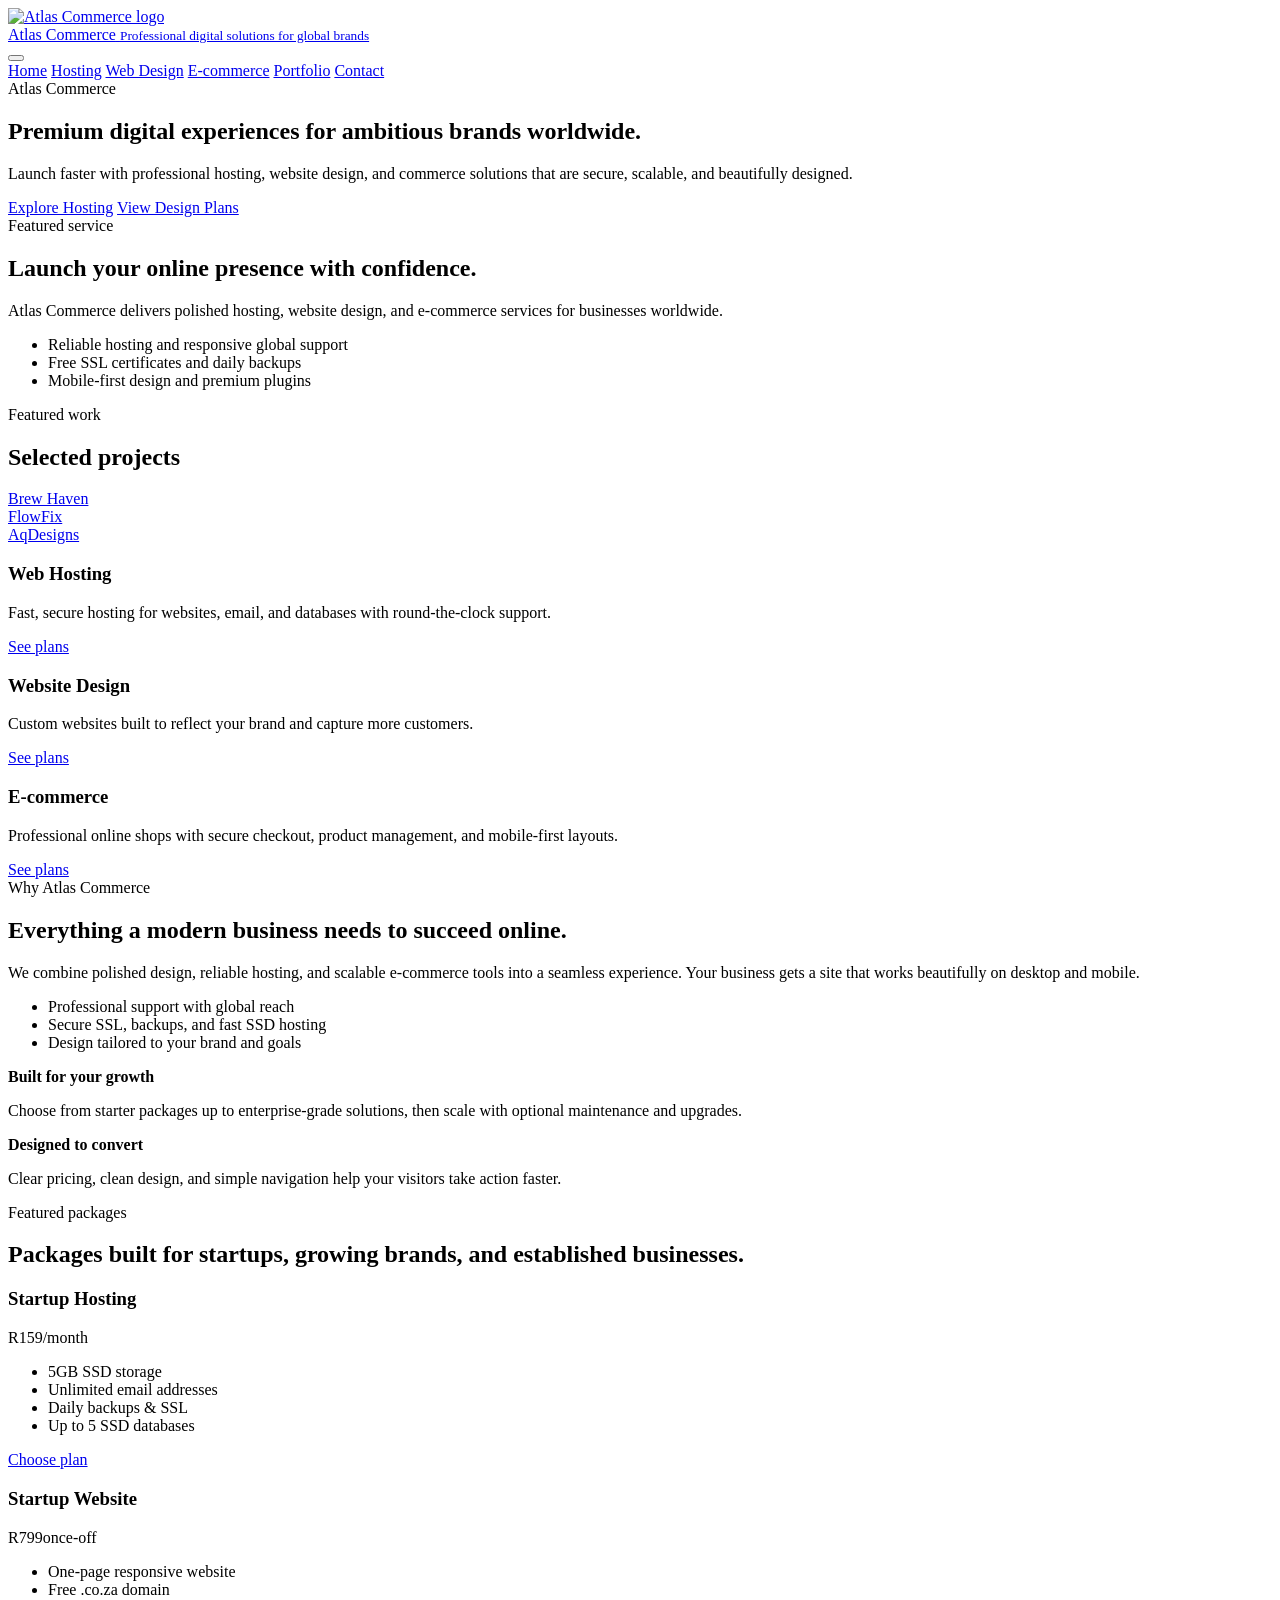
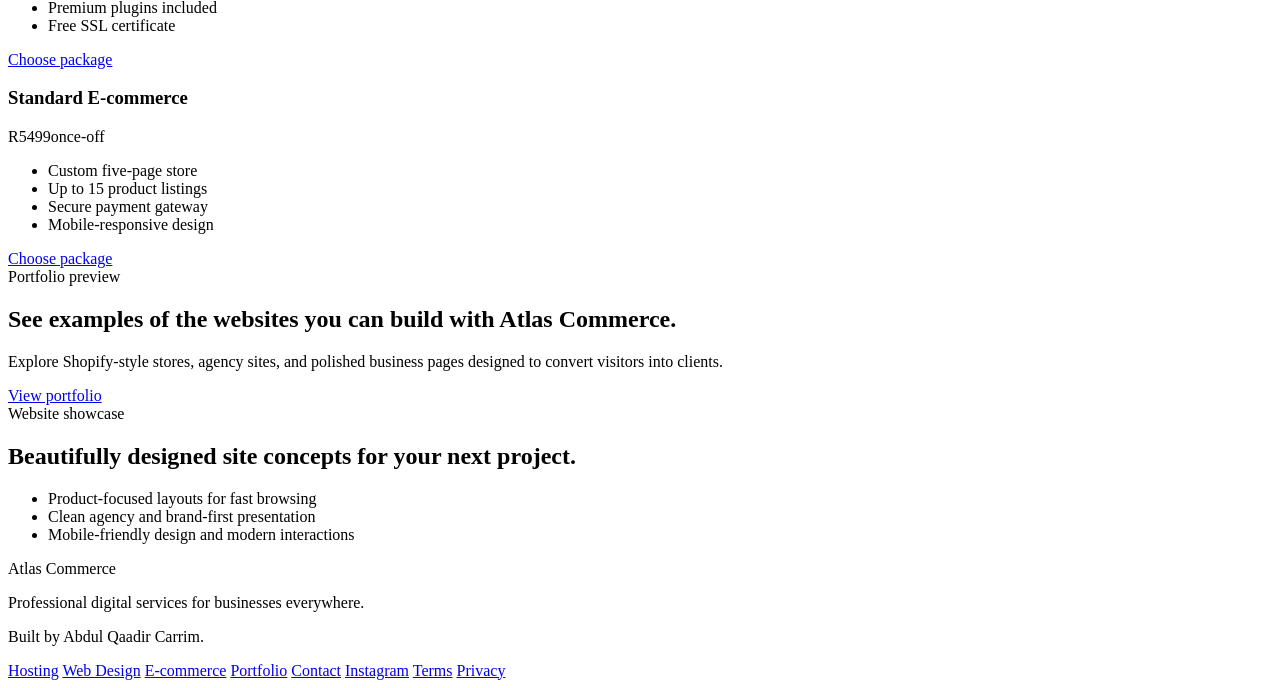
==== index.html @ 95702ae0 "Add files via upload" ====
<!DOCTYPE html>
<html lang="en">
<head>
  <meta charset="UTF-8" />
  <meta name="viewport" content="width=device-width, initial-scale=1.0" />
  <title>Atlas Commerce | Professional Hosting, Design & E-commerce</title>
  <link rel="stylesheet" href="assets/css/styles.css" />
  <meta name="description" content="Atlas Commerce — hosting, design and e-commerce solutions that launch premium online stores and sites quickly." />
  <meta property="og:title" content="Atlas Commerce — Hosting, Design & E-commerce" />
  <meta property="og:description" content="Professional hosting, website design, and e-commerce solutions that are secure, scalable, and beautifully designed." />
  <meta property="og:type" content="website" />
  <meta property="og:url" content="https://your-site.example/index.html" />
</head>
<body>
  <div class="background-layer"></div>
  <header class="site-header">
    <div class="container header-inner">
      <a class="brand" href="index.html">
        <img src="assets/images/logo.svg" alt="Atlas Commerce logo" class="brand-logo" />
        <div class="brand-text">
          <span>Atlas Commerce</span>
          <small>Professional digital solutions for global brands</small>
        </div>
      </a>
      <button class="nav-toggle" aria-label="Toggle navigation" aria-controls="site-navigation" aria-expanded="false">
        <span></span><span></span><span></span>
      </button>
      <nav id="site-navigation" class="site-nav">
        <a href="index.html">Home</a>
        <a href="hosting.html">Hosting</a>
        <a href="design.html">Web Design</a>
        <a href="ecommerce.html">E-commerce</a>
        <a href="portfolio.html">Portfolio</a>
        <a href="contact.html" class="nav-cta">Contact</a>
      </nav>
    </div>
  </header>

  <main>
    <section class="hero section-large">
      <div class="container hero-grid">
        <div>
          <span class="eyebrow">Atlas Commerce</span>
          <h1>Premium digital experiences for ambitious brands worldwide.</h1>
          <p>Launch faster with professional hosting, website design, and commerce solutions that are secure, scalable, and beautifully designed.</p>
          <div class="hero-actions">
            <a class="btn btn-primary" href="hosting.html">Explore Hosting</a>
            <a class="btn btn-secondary" href="design.html">View Design Plans</a>
          </div>
        </div>
        <div class="hero-panel">
          <div class="panel-tag">Featured service</div>
          <h2>Launch your online presence with confidence.</h2>
          <p>Atlas Commerce delivers polished hosting, website design, and e-commerce services for businesses worldwide.</p>
          <ul class="feature-list">
            <li>Reliable hosting and responsive global support</li>
            <li>Free SSL certificates and daily backups</li>
            <li>Mobile-first design and premium plugins</li>
          </ul>
        </div>
      </div>
    </section>

    <section class="section-large container">
      <div class="section-heading">
        <span class="eyebrow">Featured work</span>
        <h2>Selected projects</h2>
      </div>
      <div class="mini-portfolio-grid">
        <a class="mini-portfolio-item" href="portfolio.html">
          <div class="thumb brew-thumb"></div>
          <div class="caption">Brew Haven</div>
        </a>
        <a class="mini-portfolio-item" href="portfolio.html">
          <div class="thumb flowfix-thumb"></div>
          <div class="caption">FlowFix</div>
        </a>
        <a class="mini-portfolio-item" href="portfolio.html">
          <div class="thumb aq-thumb"></div>
          <div class="caption">AqDesigns</div>
        </a>
      </div>
    </section>

    <section class="section-card-grid container">
      <article class="service-card">
        <h3>Web Hosting</h3>
        <p>Fast, secure hosting for websites, email, and databases with round-the-clock support.</p>
        <a href="hosting.html" class="card-link">See plans</a>
      </article>
      <article class="service-card">
        <h3>Website Design</h3>
        <p>Custom websites built to reflect your brand and capture more customers.</p>
        <a href="design.html" class="card-link">See plans</a>
      </article>
      <article class="service-card">
        <h3>E-commerce</h3>
        <p>Professional online shops with secure checkout, product management, and mobile-first layouts.</p>
        <a href="ecommerce.html" class="card-link">See plans</a>
      </article>
    </section>

    <section class="section-large section-alt">
      <div class="container split-grid">
        <div>
          <span class="eyebrow">Why Atlas Commerce</span>
          <h2>Everything a modern business needs to succeed online.</h2>
          <p>We combine polished design, reliable hosting, and scalable e-commerce tools into a seamless experience. Your business gets a site that works beautifully on desktop and mobile.</p>
          <ul class="feature-list">
            <li>Professional support with global reach</li>
            <li>Secure SSL, backups, and fast SSD hosting</li>
            <li>Design tailored to your brand and goals</li>
          </ul>
        </div>
        <div class="info-panel">
          <div>
            <strong>Built for your growth</strong>
            <p>Choose from starter packages up to enterprise-grade solutions, then scale with optional maintenance and upgrades.</p>
          </div>
          <div>
            <strong>Designed to convert</strong>
            <p>Clear pricing, clean design, and simple navigation help your visitors take action faster.</p>
          </div>
        </div>
      </div>
    </section>

    <section class="section-large container">
      <div class="section-heading">
        <span class="eyebrow">Featured packages</span>
        <h2>Packages built for startups, growing brands, and established businesses.</h2>
      </div>
      <div class="pricing-grid">
        <article class="pricing-card">
          <h3>Startup Hosting</h3>
          <p class="price">R159<span>/month</span></p>
          <ul>
            <li>5GB SSD storage</li>
            <li>Unlimited email addresses</li>
            <li>Daily backups & SSL</li>
            <li>Up to 5 SSD databases</li>
          </ul>
          <a class="btn btn-secondary" href="hosting.html">Choose plan</a>
        </article>
        <article class="pricing-card recommended">
          <h3>Startup Website</h3>
          <p class="price">R799<span>once-off</span></p>
          <ul>
            <li>One-page responsive website</li>
            <li>Free .co.za domain</li>
            <li>Premium plugins included</li>
            <li>Free SSL certificate</li>
          </ul>
          <a class="btn btn-primary" href="design.html">Choose package</a>
        </article>
        <article class="pricing-card">
          <h3>Standard E-commerce</h3>
          <p class="price">R5499<span>once-off</span></p>
          <ul>
            <li>Custom five-page store</li>
            <li>Up to 15 product listings</li>
            <li>Secure payment gateway</li>
            <li>Mobile-responsive design</li>
          </ul>
          <a class="btn btn-secondary" href="ecommerce.html">Choose package</a>
        </article>
      </div>
    </section>

    <section class="section-large">
      <div class="container split-grid">
        <div>
          <span class="eyebrow">Portfolio preview</span>
          <h2>See examples of the websites you can build with Atlas Commerce.</h2>
          <p>Explore Shopify-style stores, agency sites, and polished business pages designed to convert visitors into clients.</p>
          <a class="btn btn-secondary" href="portfolio.html">View portfolio</a>
        </div>
        <div class="hero-panel">
          <div class="panel-tag">Website showcase</div>
          <h2>Beautifully designed site concepts for your next project.</h2>
          <ul class="feature-list">
            <li>Product-focused layouts for fast browsing</li>
            <li>Clean agency and brand-first presentation</li>
            <li>Mobile-friendly design and modern interactions</li>
          </ul>
        </div>
      </div>
    </section>
  </main>

  <footer class="site-footer">
    <div class="container footer-grid">
      <div>
        <span class="brand">Atlas Commerce</span>
        <p>Professional digital services for businesses everywhere.</p>
        <p class="footer-credit">Built by Abdul Qaadir Carrim.</p>
      </div>
      <div class="footer-links">
        <a href="hosting.html">Hosting</a>
        <a href="design.html">Web Design</a>
        <a href="ecommerce.html">E-commerce</a>
        <a href="portfolio.html">Portfolio</a>
        <a href="contact.html">Contact</a>
        <a href="https://instagram.com/atlas.commerce.ac" target="_blank" rel="noopener">Instagram</a>
        <a href="terms.html">Terms</a>
        <a href="privacy.html">Privacy</a>
      </div>
    </div>
  </footer>

  <script src="assets/js/main.js"></script>
</body>
</html>
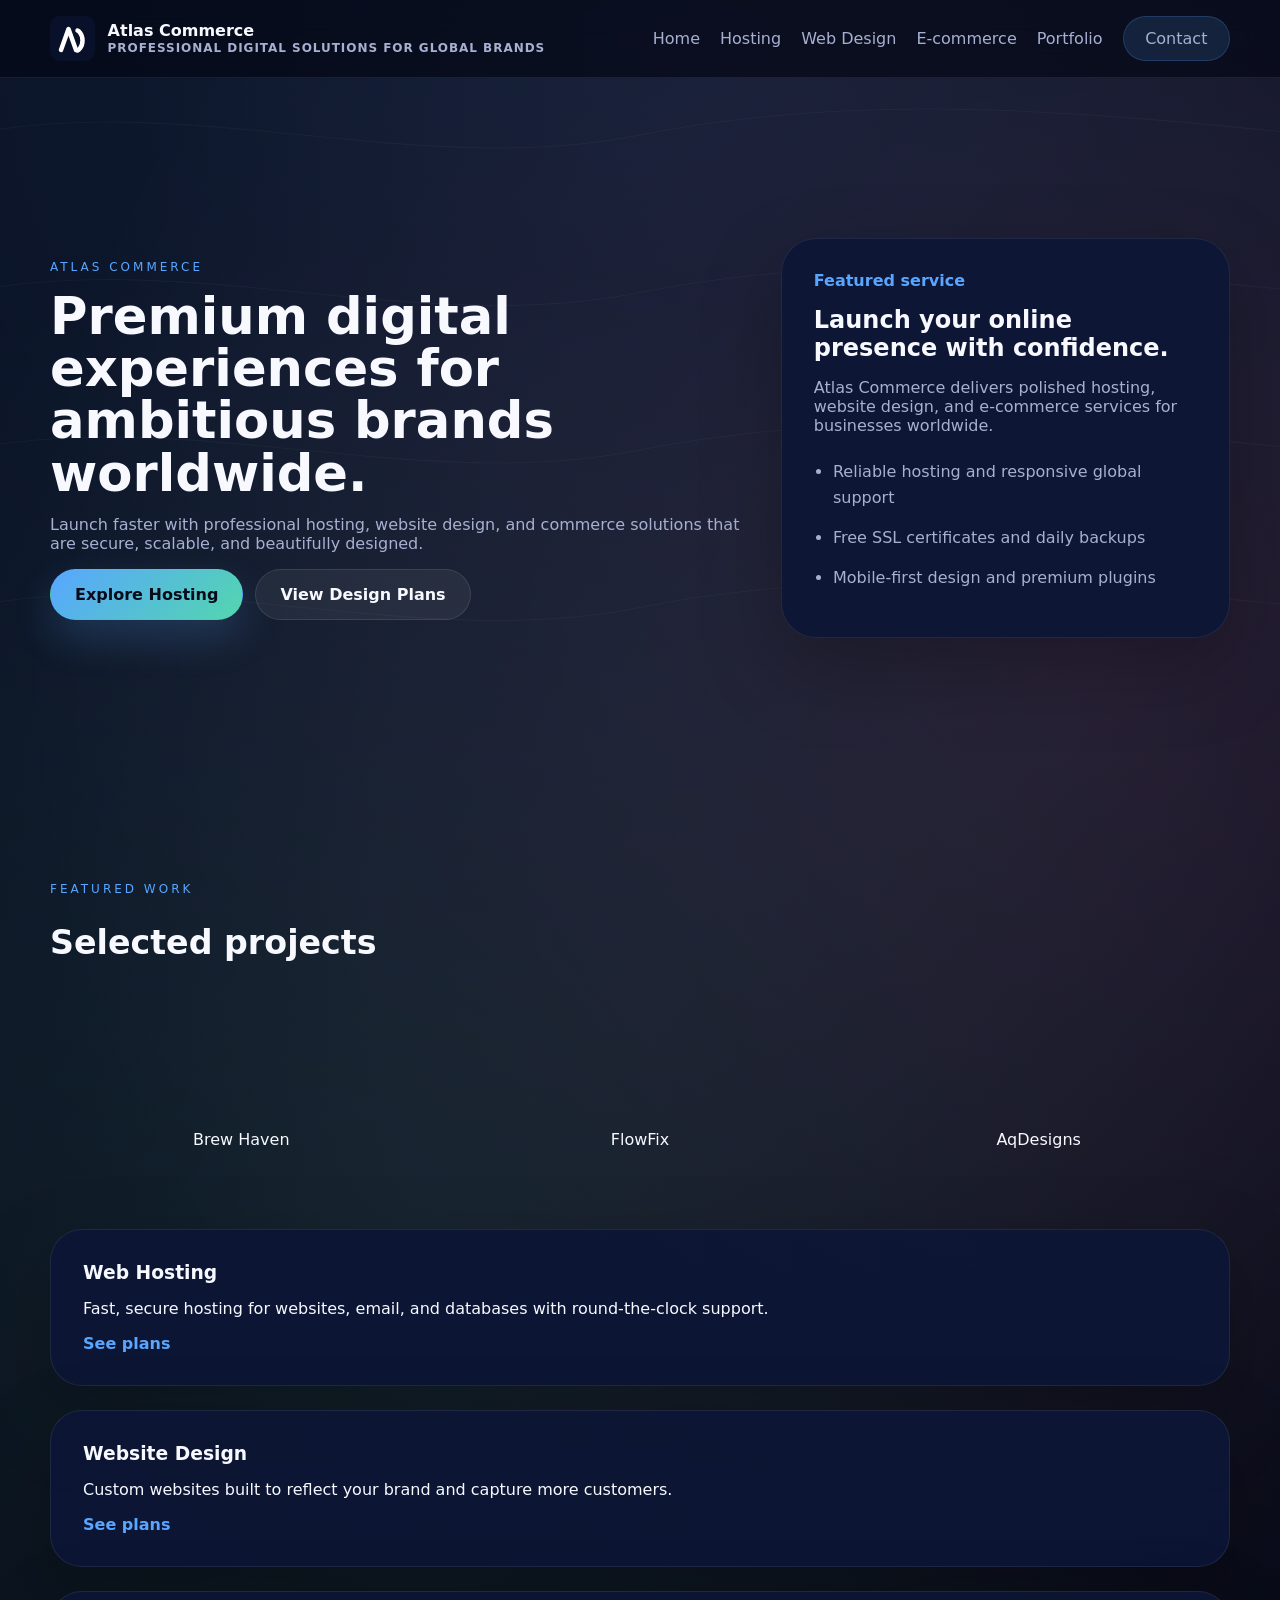
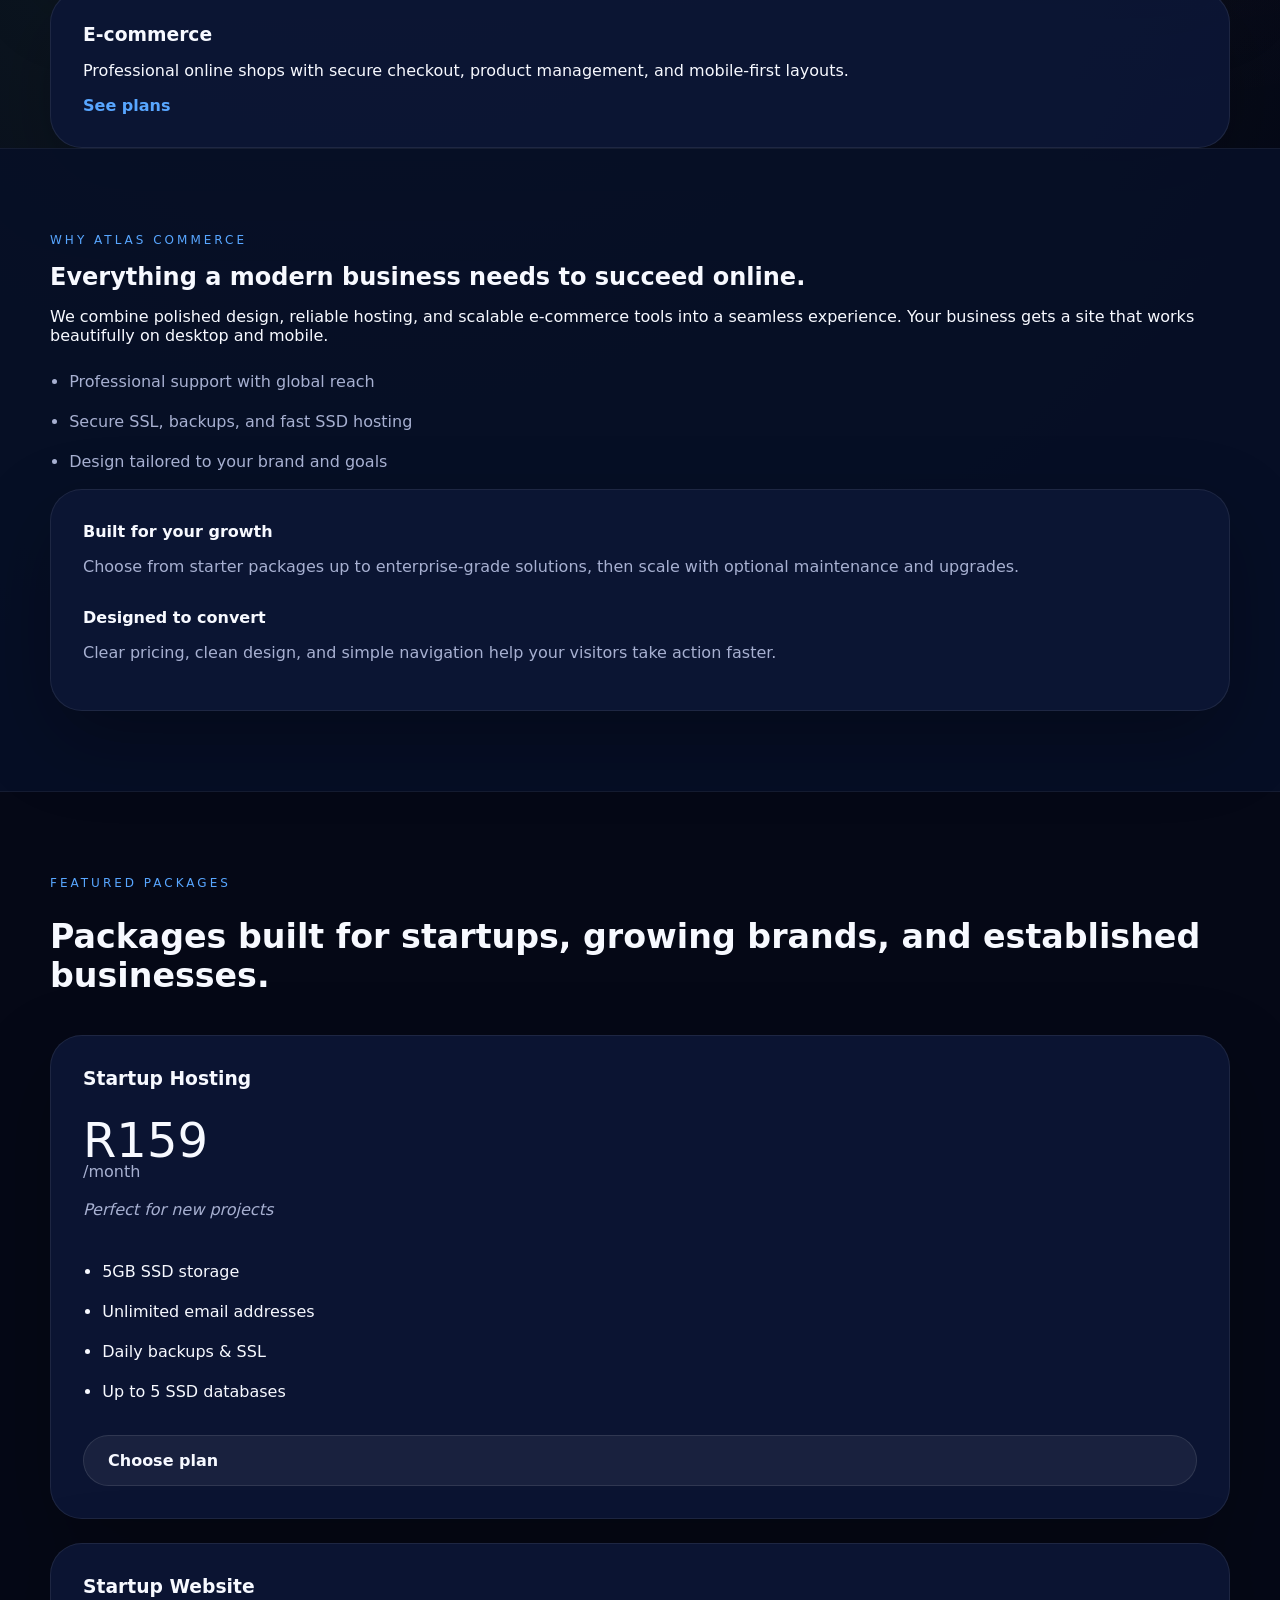
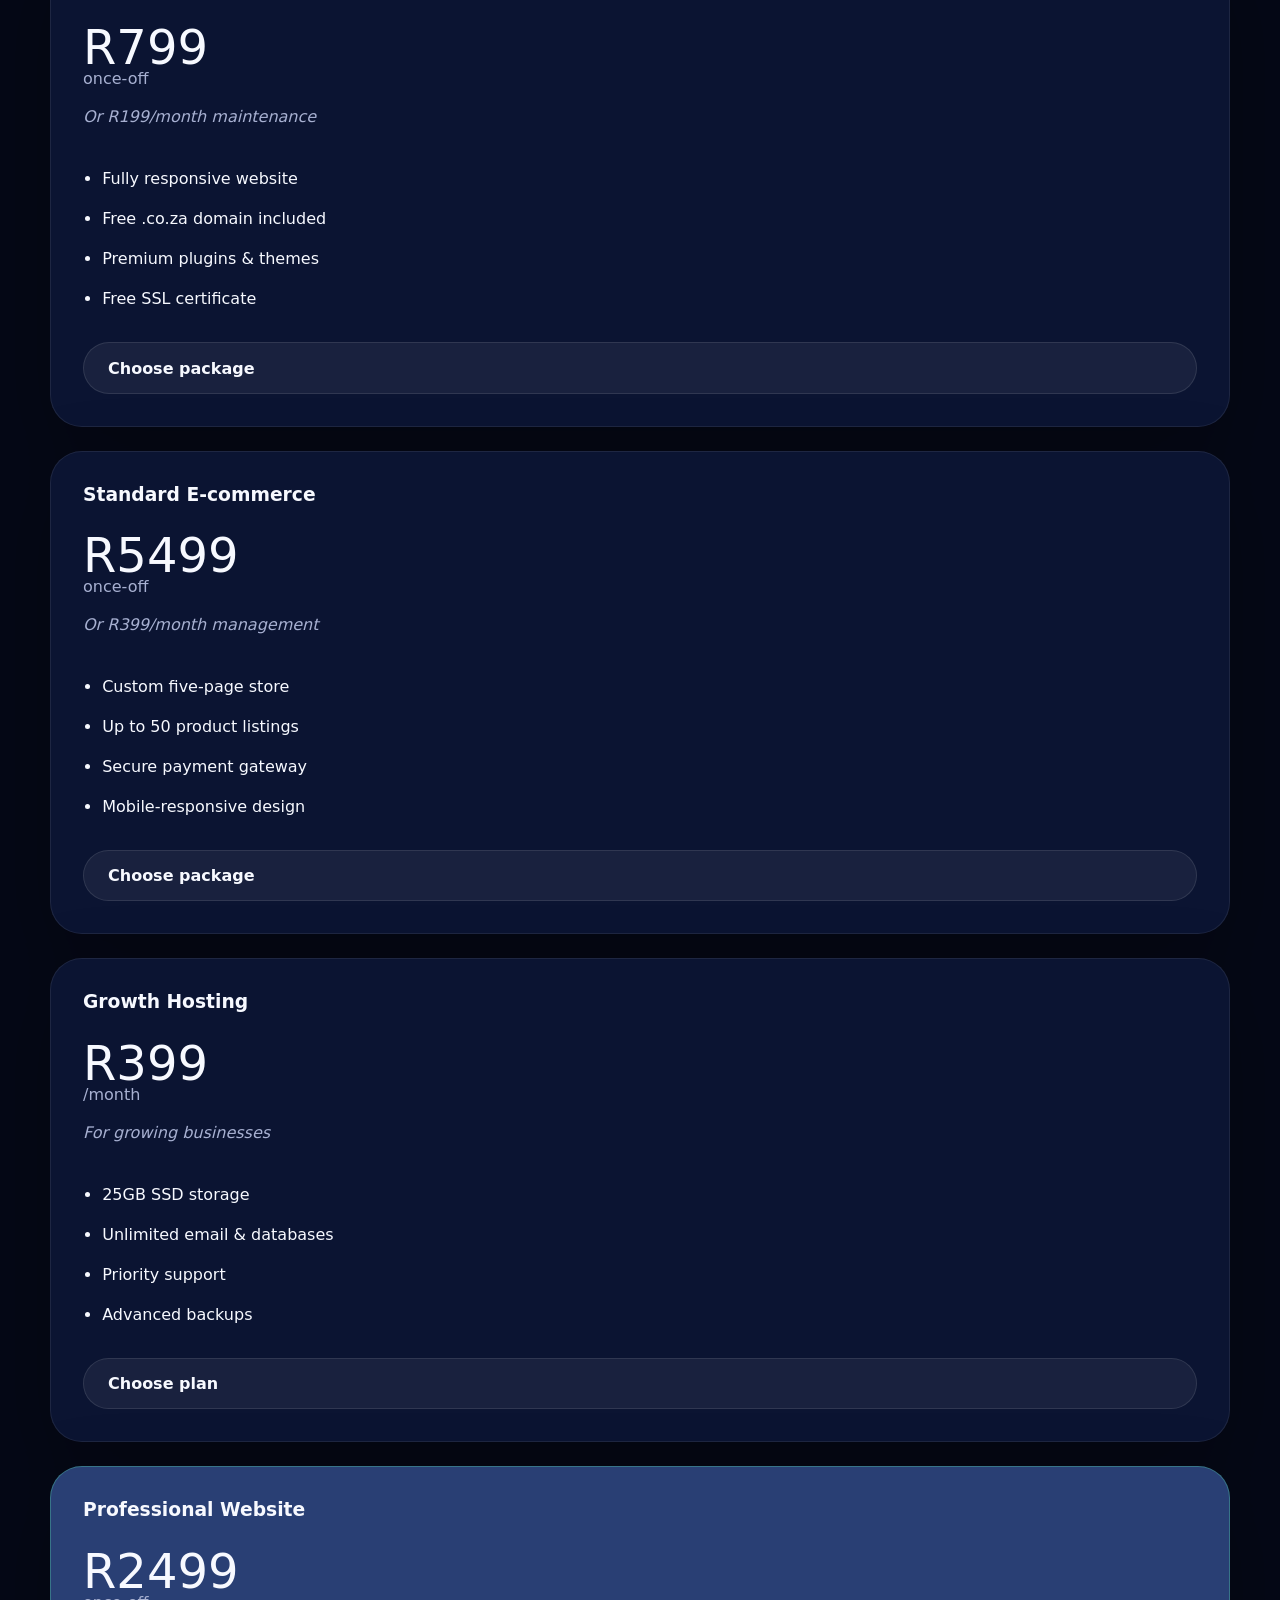
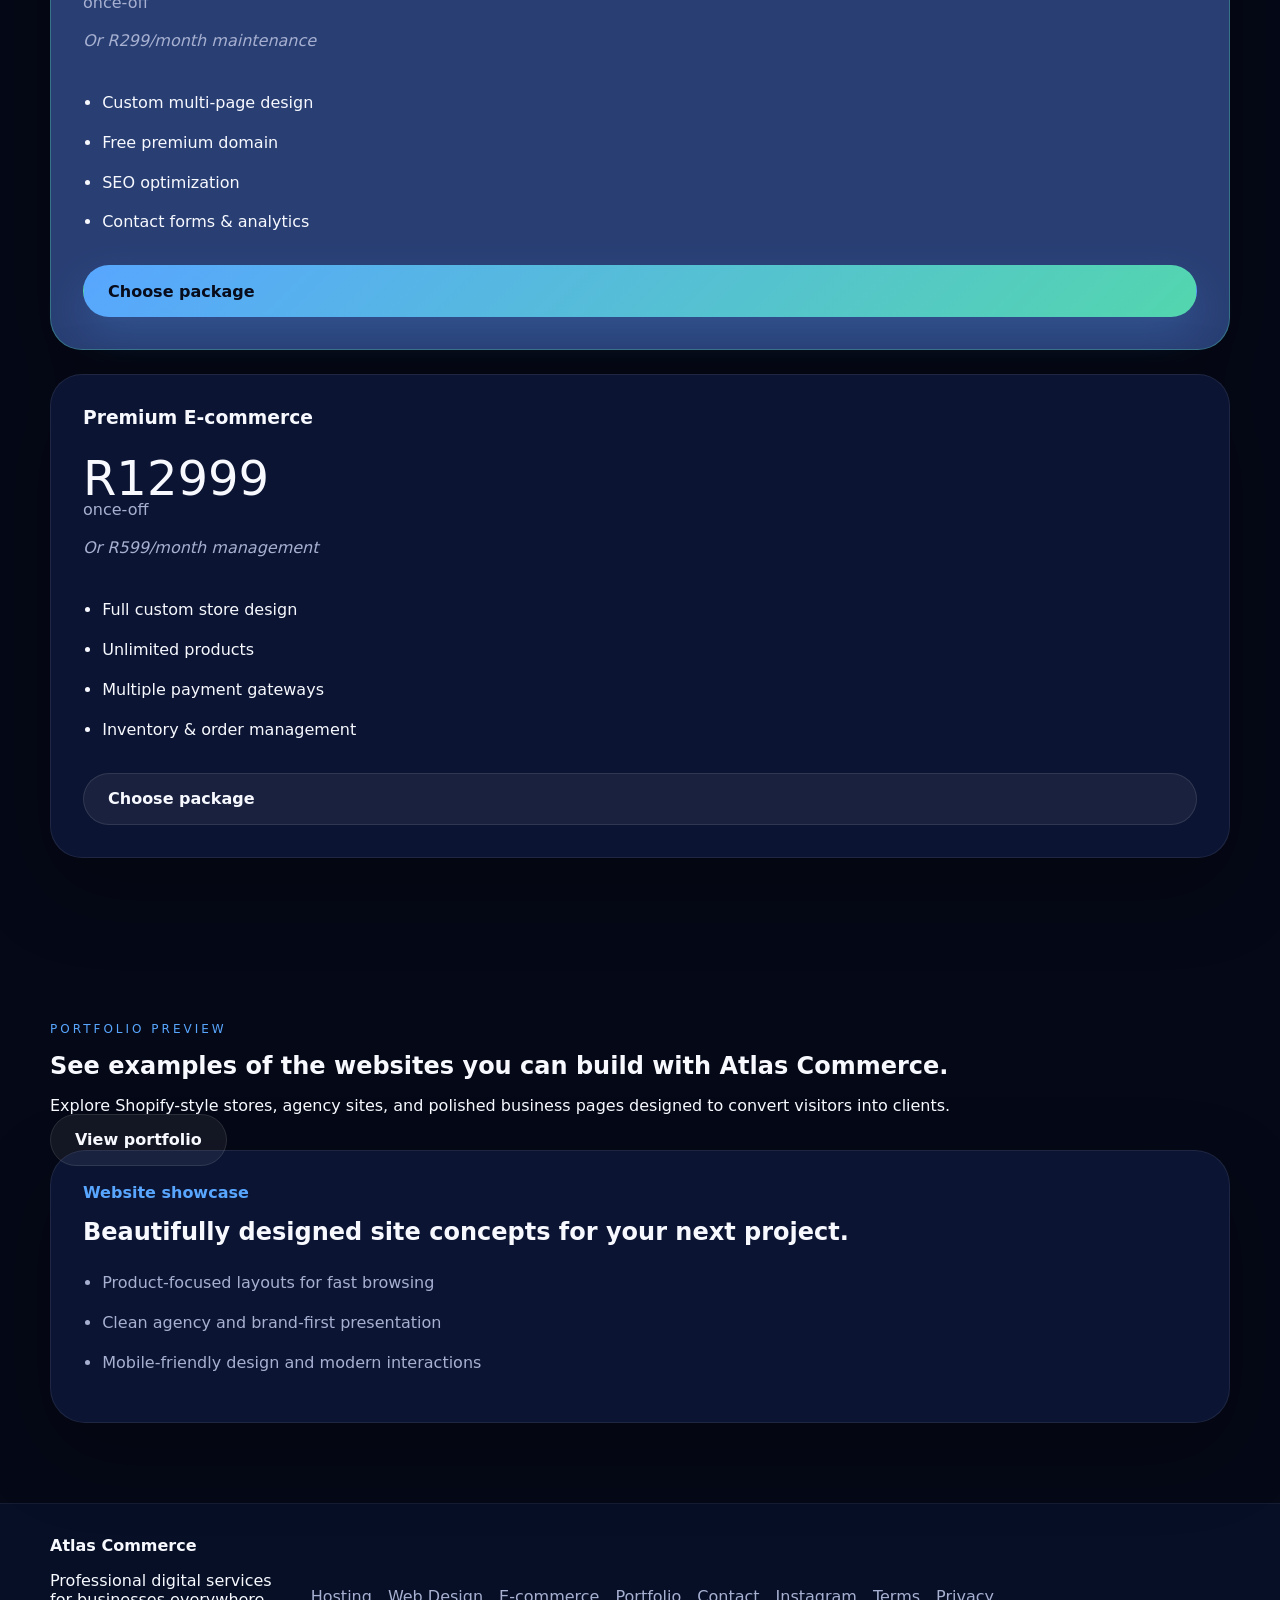
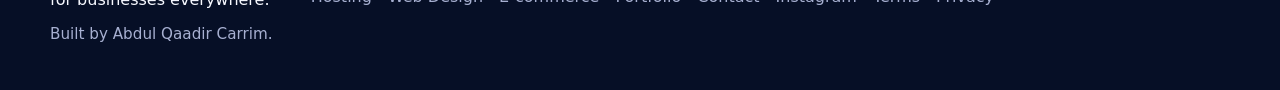
==== commit 164b9480: "Add files via upload" ====
--- a/index.html
+++ b/index.html
@@ -3,13 +3,75 @@
 <head>
   <meta charset="UTF-8" />
   <meta name="viewport" content="width=device-width, initial-scale=1.0" />
-  <title>Atlas Commerce | Professional Hosting, Design & E-commerce</title>
+  <title>Atlas Commerce | Professional Web Hosting, Design & E-commerce Services</title>
   <link rel="stylesheet" href="assets/css/styles.css" />
-  <meta name="description" content="Atlas Commerce — hosting, design and e-commerce solutions that launch premium online stores and sites quickly." />
-  <meta property="og:title" content="Atlas Commerce — Hosting, Design & E-commerce" />
-  <meta property="og:description" content="Professional hosting, website design, and e-commerce solutions that are secure, scalable, and beautifully designed." />
+  <link rel="icon" href="favicon.svg" type="image/svg+xml" />
+  <link rel="apple-touch-icon" href="favicon.svg" />
+  
+  <!-- Core SEO Meta Tags -->
+  <meta name="description" content="Premium web hosting, professional website design, and e-commerce solutions for ambitious brands. Launch faster with secure, scalable services built for growth." />
+  <meta name="keywords" content="web hosting, website design, e-commerce solutions, online store, professional web services, cloud hosting" />
+  <meta name="author" content="Atlas Commerce" />
+  <meta name="language" content="English" />
+  <meta name="revisit-after" content="7 days" />
+  <meta name="robots" content="index, follow" />
+  
+  <!-- Open Graph Tags (Social Media) -->
+  <meta property="og:title" content="Atlas Commerce - Premium Web Hosting, Design & E-commerce" />
+  <meta property="og:description" content="Launch your online presence with professional hosting, website design, and e-commerce solutions designed for ambitious brands worldwide." />
   <meta property="og:type" content="website" />
-  <meta property="og:url" content="https://your-site.example/index.html" />
+  <meta property="og:url" content="https://atlascommerce.co.za/" />
+  <meta property="og:site_name" content="Atlas Commerce" />
+  
+  <!-- Twitter Card Tags -->
+  <meta name="twitter:card" content="summary_large_image" />
+  <meta name="twitter:title" content="Atlas Commerce - Professional Digital Solutions" />
+  <meta name="twitter:description" content="Hosting, website design, and e-commerce solutions for ambitious brands." />
+  
+  <!-- Additional SEO -->
+  <meta name="theme-color" content="#050816" />
+  <meta name="color-scheme" content="dark" />
+  <link rel="canonical" href="https://atlascommerce.co.za/" />
+  
+  <!-- Schema.org Structured Data -->
+  <script type="application/ld+json">
+  {
+    "@context": "https://schema.org",
+    "@type": "Organization",
+    "name": "Atlas Commerce",
+    "url": "https://atlascommerce.co.za",
+    "logo": "https://atlascommerce.co.za/assets/images/logo.svg",
+    "description": "Premium web hosting, website design, and e-commerce solutions for ambitious brands",
+    "sameAs": [
+      "https://instagram.com/atlas.commerce.ac"
+    ],
+    "contactPoint": {
+      "@type": "ContactPoint",
+      "contactType": "Customer Support",
+      "email": "contact@atlascommerce.co.za"
+    },
+    "address": {
+      "@type": "PostalAddress",
+      "addressCountry": "ZA"
+    }
+  }
+  </script>
+  
+  <!-- Local Business Schema for Services -->
+  <script type="application/ld+json">
+  {
+    "@context": "https://schema.org",
+    "@type": "LocalBusiness",
+    "name": "Atlas Commerce",
+    "description": "Web hosting, website design, and e-commerce solutions provider",
+    "image": "https://atlascommerce.co.za/assets/images/logo.svg",
+    "url": "https://atlascommerce.co.za",
+    "telephone": "+27XXXXXXXXXX",
+    "priceRange": "R$$-R$$$",
+    "areaServed": "ZA",
+    "availableLanguage": "en"
+  }
+  </script>
 </head>
 <body>
   <div class="background-layer"></div>
@@ -134,6 +196,7 @@
         <article class="pricing-card">
           <h3>Startup Hosting</h3>
           <p class="price">R159<span>/month</span></p>
+          <p class="pricing-subtitle">Perfect for new projects</p>
           <ul>
             <li>5GB SSD storage</li>
             <li>Unlimited email addresses</li>
@@ -142,25 +205,63 @@
           </ul>
           <a class="btn btn-secondary" href="hosting.html">Choose plan</a>
         </article>
-        <article class="pricing-card recommended">
+        <article class="pricing-card">
           <h3>Startup Website</h3>
           <p class="price">R799<span>once-off</span></p>
-          <ul>
-            <li>One-page responsive website</li>
-            <li>Free .co.za domain</li>
-            <li>Premium plugins included</li>
+          <p class="pricing-subtitle">Or R199/month maintenance</p>
+          <ul>
+            <li>Fully responsive website</li>
+            <li>Free .co.za domain included</li>
+            <li>Premium plugins & themes</li>
             <li>Free SSL certificate</li>
           </ul>
-          <a class="btn btn-primary" href="design.html">Choose package</a>
+          <a class="btn btn-secondary" href="design.html">Choose package</a>
         </article>
         <article class="pricing-card">
           <h3>Standard E-commerce</h3>
           <p class="price">R5499<span>once-off</span></p>
+          <p class="pricing-subtitle">Or R399/month management</p>
           <ul>
             <li>Custom five-page store</li>
-            <li>Up to 15 product listings</li>
+            <li>Up to 50 product listings</li>
             <li>Secure payment gateway</li>
             <li>Mobile-responsive design</li>
+          </ul>
+          <a class="btn btn-secondary" href="ecommerce.html">Choose package</a>
+        </article>
+        <article class="pricing-card">
+          <h3>Growth Hosting</h3>
+          <p class="price">R399<span>/month</span></p>
+          <p class="pricing-subtitle">For growing businesses</p>
+          <ul>
+            <li>25GB SSD storage</li>
+            <li>Unlimited email & databases</li>
+            <li>Priority support</li>
+            <li>Advanced backups</li>
+          </ul>
+          <a class="btn btn-secondary" href="hosting.html">Choose plan</a>
+        </article>
+        <article class="pricing-card recommended">
+          <h3>Professional Website</h3>
+          <p class="price">R2499<span>once-off</span></p>
+          <p class="pricing-subtitle">Or R299/month maintenance</p>
+          <ul>
+            <li>Custom multi-page design</li>
+            <li>Free premium domain</li>
+            <li>SEO optimization</li>
+            <li>Contact forms & analytics</li>
+          </ul>
+          <a class="btn btn-primary" href="design.html">Choose package</a>
+        </article>
+        <article class="pricing-card">
+          <h3>Premium E-commerce</h3>
+          <p class="price">R12999<span>once-off</span></p>
+          <p class="pricing-subtitle">Or R599/month management</p>
+          <ul>
+            <li>Full custom store design</li>
+            <li>Unlimited products</li>
+            <li>Multiple payment gateways</li>
+            <li>Inventory & order management</li>
           </ul>
           <a class="btn btn-secondary" href="ecommerce.html">Choose package</a>
         </article>
--- a/assets/css/styles.css
+++ b/assets/css/styles.css
@@ -0,0 +1,975 @@
+:root {
+  color-scheme: dark;
+  --bg: #050816;
+  --surface: rgba(12, 22, 54, 0.92);
+  --surface-strong: rgba(8, 16, 44, 0.96);
+  --text: #f7f9ff;
+  --muted: #a7b0d1;
+  --accent: #58a6ff;
+  --accent-strong: #4f8bff;
+  --primary: #58a6ff;
+  --green: #7dd3a5;
+  --border: rgba(255, 255, 255, 0.08);
+  --shadow: 0 30px 80px rgba(0, 0, 0, 0.25);
+}
+
+* {
+  box-sizing: border-box;
+}
+
+html {
+  scroll-behavior: smooth;
+}
+
+body {
+  margin: 0;
+  font-family: Inter, system-ui, -apple-system, BlinkMacSystemFont, "Segoe UI", sans-serif;
+  background: radial-gradient(circle at top, rgba(89, 168, 255, 0.14), transparent 25%),
+    radial-gradient(circle at 30% 20%, rgba(106, 201, 167, 0.12), transparent 20%),
+    radial-gradient(circle at 85% 10%, rgba(255, 110, 141, 0.12), transparent 18%),
+    var(--bg);
+  color: var(--text);
+}
+
+.background-layer {
+  position: fixed;
+  inset: 0;
+  pointer-events: none;
+  background: url("data:image/svg+xml,%3Csvg xmlns='http://www.w3.org/2000/svg' width='1200' height='800' viewBox='0 0 1200 800'%3E%3Cg fill='none' stroke='%23ffffff' stroke-opacity='0.08' stroke-width='1'%3E%3Cpath d='M0 120 C200 80 400 160 600 120 S1000 100 1200 120'/%3E%3Cpath d='M0 260 C200 220 400 300 600 260 S1000 240 1200 260'/%3E%3Cpath d='M0 400 C200 360 400 440 600 400 S1000 380 1200 400'/%3E%3Cpath d='M0 540 C200 500 400 580 600 540 S1000 520 1200 540'/%3E%3C/g%3E%3C/svg%3E") center/cover fixed;
+  animation: moveBackground 22s linear infinite;
+  opacity: 0.48;
+}
+
+@keyframes moveBackground {
+  from { transform: translate3d(0, 0, 0); }
+  to { transform: translate3d(-120px, 0, 0); }
+}
+
+img {
+  max-width: 100%;
+  display: block;
+}
+
+.container {
+  width: min(1180px, calc(100% - 2rem));
+  margin: 0 auto;
+}
+
+.site-header {
+  position: sticky;
+  top: 0;
+  z-index: 20;
+  backdrop-filter: blur(16px);
+  background: rgba(5, 8, 22, 0.7);
+  border-bottom: 1px solid rgba(255, 255, 255, 0.08);
+}
+
+.header-inner {
+  display: flex;
+  align-items: center;
+  justify-content: space-between;
+  gap: 1rem;
+  padding: 1rem 0;
+}
+
+.brand {
+  display: inline-flex;
+  align-items: center;
+  gap: 0.8rem;
+  text-decoration: none;
+  color: var(--text);
+  font-weight: 700;
+}
+
+.brand-logo {
+  width: 2.8rem;
+  height: 2.8rem;
+}
+
+.brand-text {
+  display: grid;
+  line-height: 1;
+}
+
+.brand-text span {
+  display: block;
+  font-size: 1rem;
+}
+
+.brand-text small {
+  color: var(--muted);
+  font-size: 0.75rem;
+  letter-spacing: 0.08em;
+  text-transform: uppercase;
+  margin-top: 0.2rem;
+}
+
+.site-nav {
+  display: flex;
+  align-items: center;
+  gap: 1.25rem;
+  flex-wrap: wrap;
+}
+
+.site-nav a {
+  text-decoration: none;
+  color: var(--muted);
+  transition: color 0.2s ease;
+}
+
+.site-nav a:hover,
+.site-nav a:focus-visible {
+  color: var(--text);
+}
+
+.nav-cta {
+  padding: 0.75rem 1.35rem;
+  border-radius: 999px;
+  background: rgba(88, 166, 255, 0.14);
+  color: var(--text);
+  border: 1px solid rgba(88, 166, 255, 0.2);
+}
+
+.nav-toggle {
+  display: none;
+  border: none;
+  background: transparent;
+  cursor: pointer;
+}
+
+.nav-toggle span {
+  display: block;
+  width: 1.7rem;
+  height: 2px;
+  border-radius: 999px;
+  background: var(--text);
+  margin: 0.3rem 0;
+  transition: transform 0.25s ease, opacity 0.25s ease;
+}
+
+.nav-toggle[aria-expanded="true"] span:nth-child(1) {
+  transform: translateY(0.5rem) rotate(45deg);
+}
+
+.nav-toggle[aria-expanded="true"] span:nth-child(2) {
+  opacity: 0;
+}
+
+.nav-toggle[aria-expanded="true"] span:nth-child(3) {
+  transform: translateY(-0.5rem) rotate(-45deg);
+}
+
+.section-large {
+  padding: 5rem 0;
+  position: relative;
+}
+
+.section-alt {
+  background: rgba(7, 16, 39, 0.9);
+  border-top: 1px solid rgba(255, 255, 255, 0.06);
+  border-bottom: 1px solid rgba(255, 255, 255, 0.06);
+}
+
+.hero {
+  min-height: 80vh;
+  display: grid;
+  align-items: center;
+}
+
+.hero-grid {
+  display: grid;
+  gap: 2rem;
+  grid-template-columns: minmax(0, 1.4fr) minmax(320px, 0.9fr);
+  align-items: center;
+}
+
+.eyebrow {
+  display: inline-flex;
+  margin-bottom: 1rem;
+  text-transform: uppercase;
+  letter-spacing: 0.25em;
+  font-size: 0.75rem;
+  color: var(--accent);
+}
+
+h1,
+h2,
+h3 {
+  margin: 0;
+  color: var(--text);
+}
+
+h1 {
+  font-size: clamp(2.6rem, 4vw, 4.4rem);
+  line-height: 1.02;
+}
+
+.hero p,
+.info-panel p,
+.feature-list li,
+.pricing-subtitle,
+.footer-links a {
+  color: var(--muted);
+}
+
+.hero-actions,
+.pricing-card .btn,
+.contact-card button {
+  display: inline-flex;
+  gap: 0.75rem;
+  align-items: center;
+}
+
+.btn {
+  border-radius: 999px;
+  padding: 0.95rem 1.5rem;
+  font-weight: 600;
+  text-decoration: none;
+  border: 1px solid transparent;
+  transition: transform 0.2s ease, box-shadow 0.2s ease, background 0.2s ease;
+}
+
+.btn:hover {
+  transform: translateY(-1px);
+}
+
+.btn-primary {
+  background: linear-gradient(135deg, #58a6ff, #53d6ae);
+  color: #080b1a;
+  box-shadow: 0 18px 40px rgba(88, 166, 255, 0.2);
+}
+
+.btn-secondary {
+  background: rgba(255, 255, 255, 0.06);
+  color: var(--text);
+  border-color: rgba(255, 255, 255, 0.1);
+}
+
+.hero-panel,
+.service-card,
+.pricing-card,
+.info-panel,
+.contact-card {
+  background: var(--surface);
+  border: 1px solid var(--border);
+  border-radius: 2rem;
+  box-shadow: var(--shadow);
+  padding: 2rem;
+}
+
+.hero-panel {
+  border-radius: 2.2rem;
+}
+
+.panel-tag {
+  display: inline-flex;
+  margin-bottom: 1rem;
+  color: var(--accent);
+  font-weight: 700;
+}
+
+.feature-list,
+.pricing-card ul {
+  padding-left: 1.2rem;
+  margin: 1.5rem 0 0;
+  list-style: disc;
+}
+
+.feature-list li,
+.pricing-card ul li {
+  margin-bottom: 0.85rem;
+  line-height: 1.65;
+}
+
+.section-heading {
+  margin-bottom: 2.5rem;
+}
+
+.section-heading h2 {
+  font-size: clamp(2rem, 2.6vw, 3rem);
+  margin-top: 0.7rem;
+}
+
+.section-card-grid,
+.contact-grid {
+  display: grid;
+  gap: 1.5rem;
+}
+
+.section-card-grid {
+  grid-template-columns: repeat(3, minmax(0, 1fr));
+}
+
+.service-card {
+  padding: 2rem;
+}
+
+.service-card h3 {
+  margin-bottom: 1rem;
+}
+
+.card-link {
+  color: var(--accent);
+  font-weight: 700;
+  text-decoration: none;
+}
+
+.pricing-grid {
+  display: grid;
+  gap: 1.5rem;
+  grid-template-columns: repeat(auto-fit, minmax(300px, 1fr));
+  max-width: 100%;
+}
+
+.pricing-card {
+  display: flex;
+  flex-direction: column;
+  gap: 1rem;
+}
+
+.portfolio-preview-grid {
+  display: grid;
+  gap: 2rem;
+  grid-template-columns: repeat(3, minmax(0, 1fr));
+}
+
+.portfolio-meta-grid {
+  display: grid;
+  gap: 1.5rem;
+  grid-template-columns: minmax(0, 1.4fr) minmax(240px, 1fr);
+  margin-top: 2rem;
+}
+
+.metric-grid {
+  display: grid;
+  gap: 1rem;
+  grid-template-columns: repeat(3, minmax(0, 1fr));
+}
+
+.testimonial-grid {
+  display: grid;
+  gap: 1rem;
+  grid-template-columns: repeat(3, minmax(0, 1fr));
+  margin-top: 2rem;
+}
+
+.metric-card,
+.testimonial-card,
+.filter-nav,
+.case-study-card,
+.cta-panel {
+  transition: transform 0.25s ease, box-shadow 0.25s ease, opacity 0.25s ease;
+}
+
+.metric-card {
+  border-radius: 1.6rem;
+  background: rgba(255, 255, 255, 0.05);
+  border: 1px solid rgba(255, 255, 255, 0.08);
+  padding: 1.5rem;
+  display: grid;
+  gap: 0.5rem;
+}
+
+.metric-card strong {
+  font-size: 2rem;
+}
+
+.metric-card span,
+.testimonial-card p {
+  color: var(--muted);
+}
+
+.testimonial-card {
+  border-radius: 1.6rem;
+  background: rgba(255, 255, 255, 0.04);
+  border: 1px solid rgba(255, 255, 255, 0.08);
+  padding: 1.5rem;
+  display: grid;
+  gap: 1rem;
+}
+
+.filter-nav {
+  display: flex;
+  flex-wrap: wrap;
+  gap: 0.85rem;
+  margin-top: 2rem;
+}
+
+.filter-btn {
+  border: 1px solid rgba(255, 255, 255, 0.12);
+  background: rgba(255, 255, 255, 0.04);
+  color: var(--text);
+  border-radius: 999px;
+  padding: 0.8rem 1.2rem;
+  cursor: pointer;
+}
+
+.filter-btn.active {
+  background: rgba(88, 166, 255, 0.16);
+  border-color: rgba(88, 166, 255, 0.35);
+  color: var(--text);
+}
+
+.filter-btn:hover,
+.site-preview:hover,
+.case-study-card:hover,
+.metric-card:hover,
+.testimonial-card:hover {
+  transform: translateY(-3px);
+}
+
+.hidden {
+  display: none !important;
+}
+
+.case-study-grid {
+  display: grid;
+  gap: 1.5rem;
+  grid-template-columns: repeat(3, minmax(0, 1fr));
+  margin-top: 2.5rem;
+}
+
+.case-study-card {
+  border-radius: 1.8rem;
+  background: rgba(255, 255, 255, 0.04);
+  border: 1px solid rgba(255, 255, 255, 0.08);
+  padding: 1.75rem;
+  display: grid;
+  gap: 1rem;
+}
+
+.case-study-card ul {
+  margin: 0;
+  padding-left: 1.2rem;
+  color: var(--muted);
+}
+
+.case-study-card li {
+  margin-bottom: 0.75rem;
+}
+
+.cta-panel {
+  display: grid;
+  grid-template-columns: 1.3fr 1fr;
+  gap: 2rem;
+  align-items: center;
+  padding-top: 1rem;
+}
+
+.cta-actions {
+  display: flex;
+  flex-wrap: wrap;
+  gap: 1rem;
+}
+
+.social-line {
+  margin-top: 1rem;
+  color: var(--muted);
+  font-size: 0.95rem;
+}
+
+.social-line a {
+  color: var(--accent);
+  text-decoration: none;
+}
+
+.social-line a:hover,
+.social-line a:focus-visible {
+  text-decoration: underline;
+}
+
+.reveal {
+  opacity: 0;
+  transform: translateY(25px);
+  transition: opacity 0.65s ease, transform 0.65s ease;
+}
+
+.reveal.visible {
+  opacity: 1;
+  transform: translateY(0);
+}
+
+.site-preview {
+  border-radius: 2rem;
+  background: rgba(255, 255, 255, 0.04);
+  border: 1px solid rgba(255, 255, 255, 0.08);
+  overflow: hidden;
+  box-shadow: var(--shadow);
+  display: grid;
+  gap: 1.5rem;
+  min-height: 520px;
+}
+
+.site-preview .preview-header {
+  display: flex;
+  align-items: center;
+  justify-content: space-between;
+  gap: 1rem;
+  padding: 1.4rem 1.5rem;
+  background: rgba(255, 255, 255, 0.04);
+}
+
+.preview-logo {
+  font-weight: 800;
+  letter-spacing: 0.1em;
+  text-transform: uppercase;
+  font-size: 0.95rem;
+}
+
+.preview-nav {
+  display: flex;
+  flex-wrap: wrap;
+  gap: 1rem;
+  font-size: 0.92rem;
+  color: var(--muted);
+}
+
+.preview-nav a {
+  color: var(--muted);
+  text-decoration: none;
+}
+
+.preview-cta {
+  padding: 0.9rem 1.2rem;
+  font-size: 0.9rem;
+}
+
+.preview-hero-block {
+  display: grid;
+  grid-template-columns: 1.4fr 1fr;
+  gap: 1.5rem;
+  align-items: center;
+  padding: 0 1.5rem 1.5rem;
+}
+
+.preview-screen-frame {
+  position: relative;
+  border-radius: 2rem;
+  border: 1px solid rgba(255, 255, 255, 0.1);
+  background: rgba(255, 255, 255, 0.03);
+  box-shadow: 0 24px 70px rgba(0, 0, 0, 0.16);
+  padding: 1.25rem;
+}
+
+.preview-screen-frame::before {
+  content: '';
+  position: absolute;
+  inset: 0;
+  border-radius: inherit;
+  background: linear-gradient(180deg, rgba(255, 255, 255, 0.08), transparent 35%);
+  pointer-events: none;
+}
+
+.preview-badge {
+  position: absolute;
+  top: 1rem;
+  right: 1rem;
+  background: rgba(0, 0, 0, 0.65);
+  color: #fff;
+  padding: 0.55rem 0.9rem;
+  border-radius: 999px;
+  font-size: 0.76rem;
+  letter-spacing: 0.04em;
+  text-transform: uppercase;
+}
+
+.preview-hero-copy {
+  display: grid;
+  gap: 1rem;
+}
+
+.preview-eyebrow {
+  display: inline-flex;
+  align-items: center;
+  color: var(--primary);
+  font-weight: 700;
+  letter-spacing: 0.14em;
+  text-transform: uppercase;
+  font-size: 0.78rem;
+}
+
+.preview-hero-copy h3 {
+  margin: 0;
+  font-size: clamp(1.8rem, 2.1vw, 2.6rem);
+}
+
+.preview-hero-copy p {
+  margin: 0;
+  color: var(--muted);
+  line-height: 1.75;
+}
+
+.preview-actions {
+  display: flex;
+  flex-wrap: wrap;
+  gap: 1rem;
+}
+
+.preview-hero-image {
+  min-height: 260px;
+  border-radius: 2rem;
+  background-size: cover;
+  background-position: center;
+  min-width: 100%;
+}
+
+.plumbing-image {
+  background-image: linear-gradient(135deg, rgba(13, 30, 64, 0.75), rgba(97, 200, 160, 0.4)), url('https://images.unsplash.com/photo-1500530855697-b586d89ba3ee?auto=format&fit=crop&w=900&q=80');
+}
+
+.coffee-image {
+  background-image: linear-gradient(135deg, rgba(37, 26, 13, 0.76), rgba(255, 199, 127, 0.35)), url('https://images.unsplash.com/photo-1511920170033-f8396924c348?auto=format&fit=crop&w=900&q=80');
+}
+
+.agency-image {
+  background-image: linear-gradient(135deg, rgba(27, 23, 56, 0.78), rgba(149, 92, 255, 0.35)), url('https://images.unsplash.com/photo-1498050108023-c5249f4df085?auto=format&fit=crop&w=900&q=80');
+}
+
+.preview-feature-grid {
+  display: grid;
+  gap: 1rem;
+  grid-template-columns: repeat(3, minmax(0, 1fr));
+  padding: 0 1.5rem 1.5rem;
+}
+
+@media (max-width: 980px) {
+  .testimonial-grid {
+    grid-template-columns: 1fr;
+  }
+}
+
+/* Mini portfolio on homepage */
+.mini-portfolio-grid {
+  display: grid;
+  grid-template-columns: repeat(3, 1fr);
+  gap: 1rem;
+  margin-top: 1rem;
+}
+.mini-portfolio-item {
+  display: block;
+  text-decoration: none;
+  color: var(--text);
+  text-align: center;
+}
+.mini-portfolio-item .thumb {
+  height: 120px;
+  border-radius: 0.8rem;
+  background-size: cover;
+  background-position: center;
+  margin-bottom: 0.5rem;
+}
+.brew-thumb { background-image: url('https://images.unsplash.com/photo-1511920170033-f8396924c348?auto=format&fit=crop&w=800&q=60'); }
+.flowfix-thumb { background-image: url('https://images.unsplash.com/photo-1500530855697-b586d89ba3ee?auto=format&fit=crop&w=800&q=60'); }
+.aq-thumb { background-image: url('https://images.unsplash.com/photo-1498050108023-c5249f4df085?auto=format&fit=crop&w=800&q=60'); }
+
+/* How it works */
+.how-it-works { display: grid; grid-template-columns: repeat(3, 1fr); gap: 1rem; margin: 1.25rem 0; }
+.how-it-works .step { background: rgba(255,255,255,0.03); padding: 1rem; border-radius: 0.75rem; text-align: center; }
+.how-it-works .step strong { display:block; font-size:1.35rem; margin-bottom:0.5rem; }
+
+@media (max-width: 980px) {
+  .mini-portfolio-grid, .how-it-works { grid-template-columns: 1fr; }
+}
+
+/* Contact extras */
+.contact-testimonial { align-self: start; }
+.what-to-expect { margin-top: 1rem; color: var(--muted); font-size: 0.95rem; }
+
+/* Small responsive tweaks */
+@media (max-width: 640px) {
+  .mini-portfolio-item .thumb { height: 90px; }
+}
+
+/* stacked testimonial above CTA */
+.stacked-testimonial { max-width: 900px; margin: 0 auto 1.25rem; }
+.stacked-testimonial p { margin-bottom: 0.5rem; }
+
+/* contact top testimonial */
+.contact-top-testimonial { max-width: 900px; margin: 0 auto 1rem; }
+.contact-top-testimonial .testimonial-card { padding: 1.25rem; }
+
+.feature-card {
+  border-radius: 1.35rem;
+  background: rgba(255, 255, 255, 0.06);
+  padding: 1.2rem;
+  color: var(--text);
+  display: grid;
+  gap: 0.5rem;
+}
+
+.feature-card strong {
+  display: block;
+  font-size: 1rem;
+}
+
+.feature-card span {
+  color: var(--muted);
+  font-size: 0.92rem;
+}
+
+.plumbing-preview .preview-header,
+.coffee-preview .preview-header,
+.agency-preview-card .preview-header {
+  border-bottom: 1px solid rgba(255, 255, 255, 0.06);
+}
+
+.plumbing-preview {
+  background: linear-gradient(180deg, rgba(9, 13, 25, 0.98), rgba(15, 23, 48, 0.96));
+}
+
+.coffee-preview {
+  background: linear-gradient(180deg, rgba(20, 14, 8, 0.95), rgba(45, 30, 21, 0.92));
+}
+
+.agency-preview-card {
+  background: linear-gradient(180deg, rgba(16, 13, 29, 0.95), rgba(42, 28, 76, 0.92));
+}
+
+@media (max-width: 1040px) {
+  .portfolio-preview-grid {
+    grid-template-columns: repeat(2, minmax(0, 1fr));
+  }
+
+  .portfolio-meta-grid {
+    grid-template-columns: 1fr;
+  }
+
+  .case-study-grid {
+    grid-template-columns: repeat(2, minmax(0, 1fr));
+  }
+}
+
+@media (max-width: 768px) {
+  .hero-grid {
+    grid-template-columns: 1fr;
+    gap: 1.5rem;
+  }
+
+  .split-grid {
+    grid-template-columns: 1fr !important;
+  }
+}
+
+@media (max-width: 760px) {
+  .portfolio-preview-grid {
+    grid-template-columns: 1fr;
+  }
+
+  .portfolio-meta-grid {
+    grid-template-columns: 1fr;
+  }
+
+  .case-study-grid {
+    grid-template-columns: 1fr;
+  }
+
+  .cta-panel {
+    grid-template-columns: 1fr;
+  }
+
+  .filter-nav {
+    justify-content: center;
+  }
+
+  .preview-hero-block {
+    grid-template-columns: 1fr;
+  }
+
+  .preview-feature-grid {
+    grid-template-columns: 1fr;
+  }
+}
+
+.pricing-card.recommended {
+  border-color: rgba(83, 214, 174, 0.35);
+  background: rgba(44, 67, 122, 0.95);
+}
+
+.price {
+  margin: 0.65rem 0 0.25rem;
+  font-size: 3rem;
+  line-height: 1;
+}
+
+.price span {
+  display: block;
+  font-size: 1rem;
+  color: var(--muted);
+}
+
+.pricing-subtitle {
+  margin: 0;
+  font-style: italic;
+}
+
+.info-panel {
+  display: grid;
+  gap: 1rem;
+}
+
+.contact-grid {
+  grid-template-columns: minmax(0, 1.2fr) minmax(320px, 1fr);
+}
+
+.contact-card {
+  display: grid;
+  gap: 1rem;
+}
+
+.contact-card label {
+  font-size: 0.95rem;
+  color: var(--text);
+}
+
+.contact-card input,
+.contact-card select,
+.contact-card textarea {
+  width: 100%;
+  border-radius: 1rem;
+  border: 1px solid rgba(255, 255, 255, 0.12);
+  background: rgba(255, 255, 255, 0.08);
+  color: var(--text);
+  padding: 1rem;
+}
+
+.contact-card select {
+  appearance: none;
+  background: rgba(255, 255, 255, 0.08);
+}
+
+.contact-card option {
+  background: #08102a;
+  color: var(--text);
+}
+
+.contact-actions {
+  display: flex;
+  flex-wrap: wrap;
+  gap: 1rem;
+  margin-top: 0.5rem;
+}
+
+.contact-card input:focus,
+.contact-card select:focus,
+.contact-card textarea:focus {
+  outline: 2px solid rgba(88, 166, 255, 0.35);
+  border-color: rgba(88, 166, 255, 0.4);
+}
+
+.contact-info {
+  display: grid;
+  gap: 1.25rem;
+}
+
+.contact-info h3 {
+  margin: 0 0 0.75rem;
+}
+
+.site-footer {
+  padding: 2rem 0;
+  background: rgba(7, 16, 39, 0.95);
+  border-top: 1px solid rgba(255, 255, 255, 0.06);
+}
+
+.footer-grid {
+  display: grid;
+  grid-template-columns: 1.2fr auto minmax(220px, 1fr);
+  align-items: center;
+  gap: 1rem;
+}
+
+.footer-links {
+  display: flex;
+  flex-wrap: wrap;
+  gap: 1rem;
+}
+
+.footer-links a {
+  color: var(--muted);
+  text-decoration: none;
+}
+
+.footer-credit {
+  margin-top: 0.5rem;
+  color: var(--muted);
+  font-size: 0.95rem;
+}
+
+  .pricing-grid,
+  .section-card-grid {
+    grid-template-columns: 1fr;
+  }
+}
+
+@media (max-width: 720px) {
+  .header-inner {
+    flex-wrap: wrap;
+  }
+
+  .site-nav {
+    position: fixed;
+    top: 5.5rem;
+    right: 1rem;
+    width: calc(100% - 2rem);
+    max-width: 320px;
+    flex-direction: column;
+    background: rgba(5, 8, 22, 0.96);
+    padding: 1rem;
+    border-radius: 1.5rem;
+    border: 1px solid rgba(255, 255, 255, 0.08);
+    box-shadow: var(--shadow);
+    transform: translateY(-1rem);
+    opacity: 0;
+    pointer-events: none;
+    visibility: hidden;
+    display: none !important;
+    transition: transform 0.3s ease, opacity 0.3s ease, visibility 0.3s ease;
+  }
+
+  .site-nav.open {
+    transform: translateY(0);
+    opacity: 1;
+    pointer-events: auto;
+    visibility: visible;
+    display: flex !important;
+  }
+
+  .nav-toggle {
+    display: inline-flex;
+  }
+
+  .site-nav a {
+    padding: 0.75rem 0;
+  }
+
+  .hero-actions,
+  .contact-actions {
+    flex-direction: column;
+    width: 100%;
+  }
+}
+
+@media (max-width: 520px) {
+  .hero {
+    min-height: auto;
+  }
+
+  .section-large {
+    padding: 3rem 0;
+  }
+
+  .btn {
+    width: 100%;
+    justify-content: center;
+  }
+
+  .contact-card input,
+  .contact-card select,
+  .contact-card textarea {
+    padding: 0.95rem;
+  }
+
+  .contact-card textarea {
+    min-height: 180px;
+  }
+}
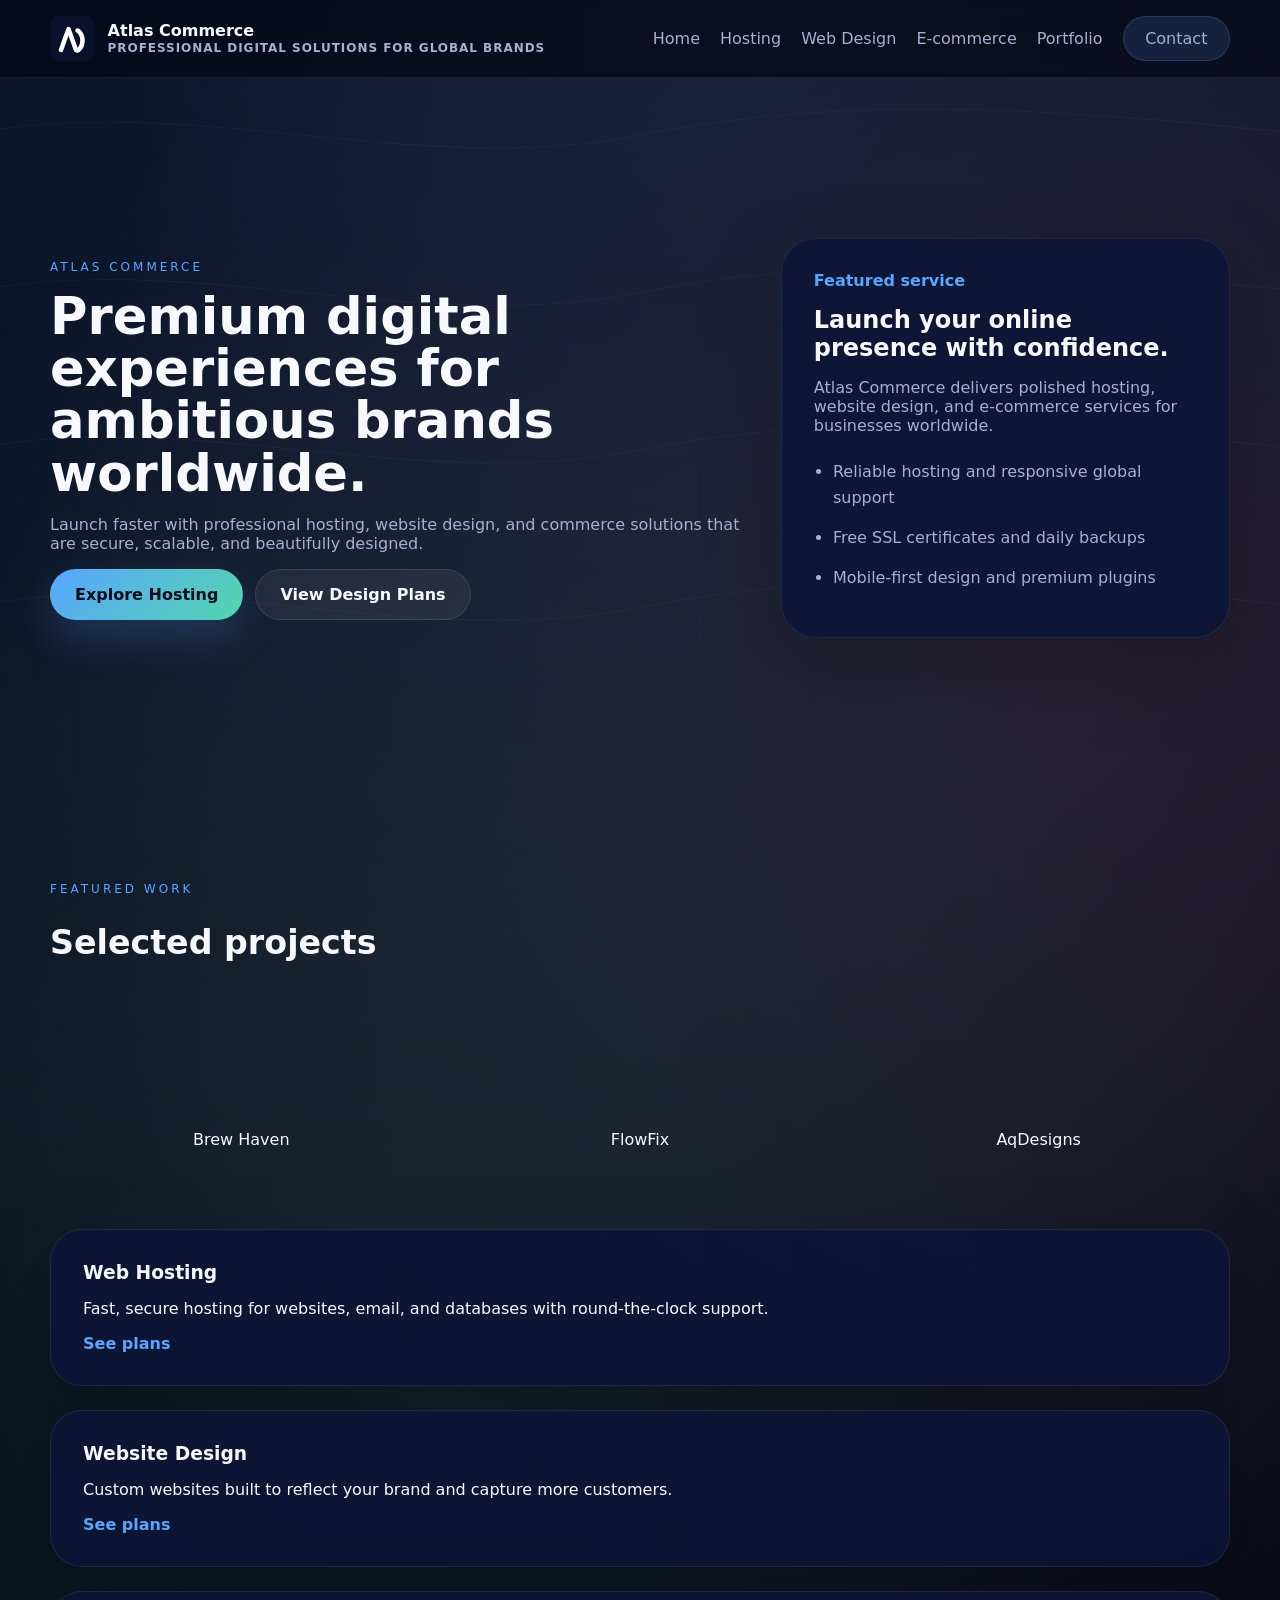
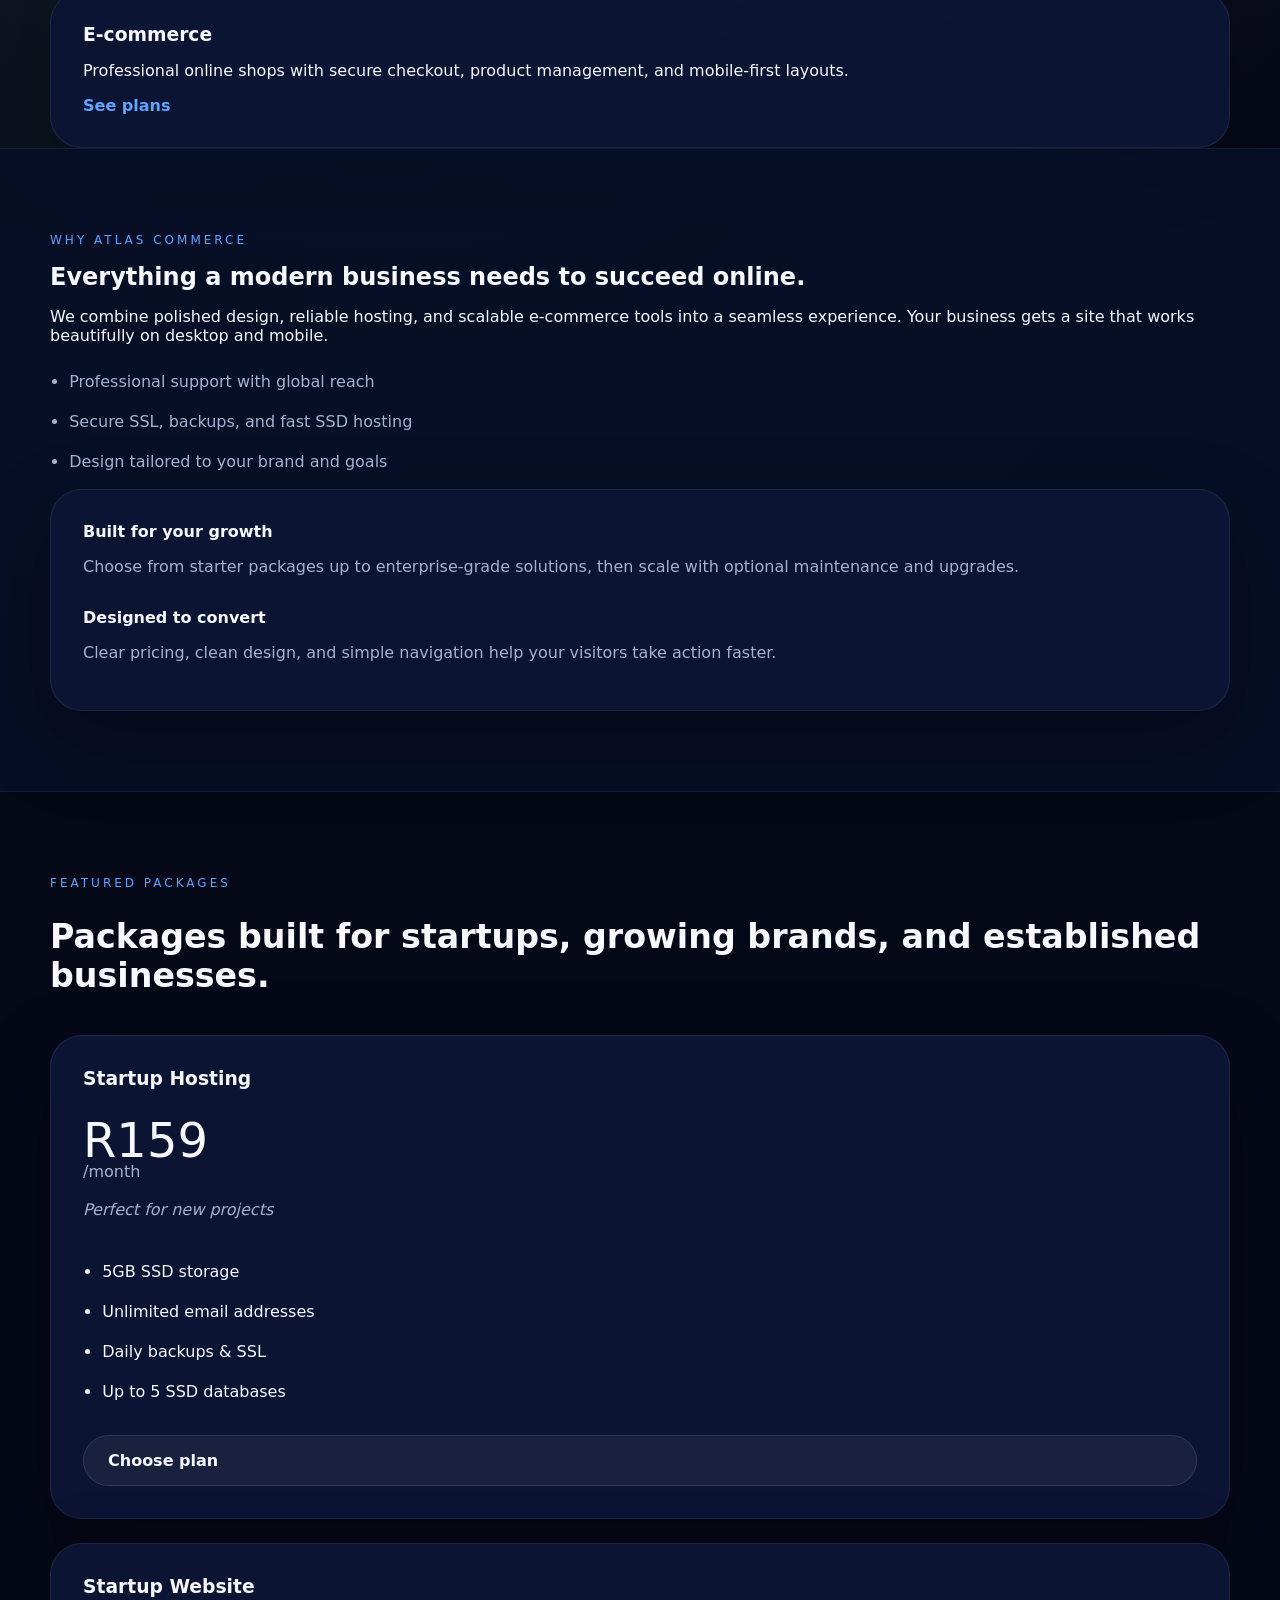
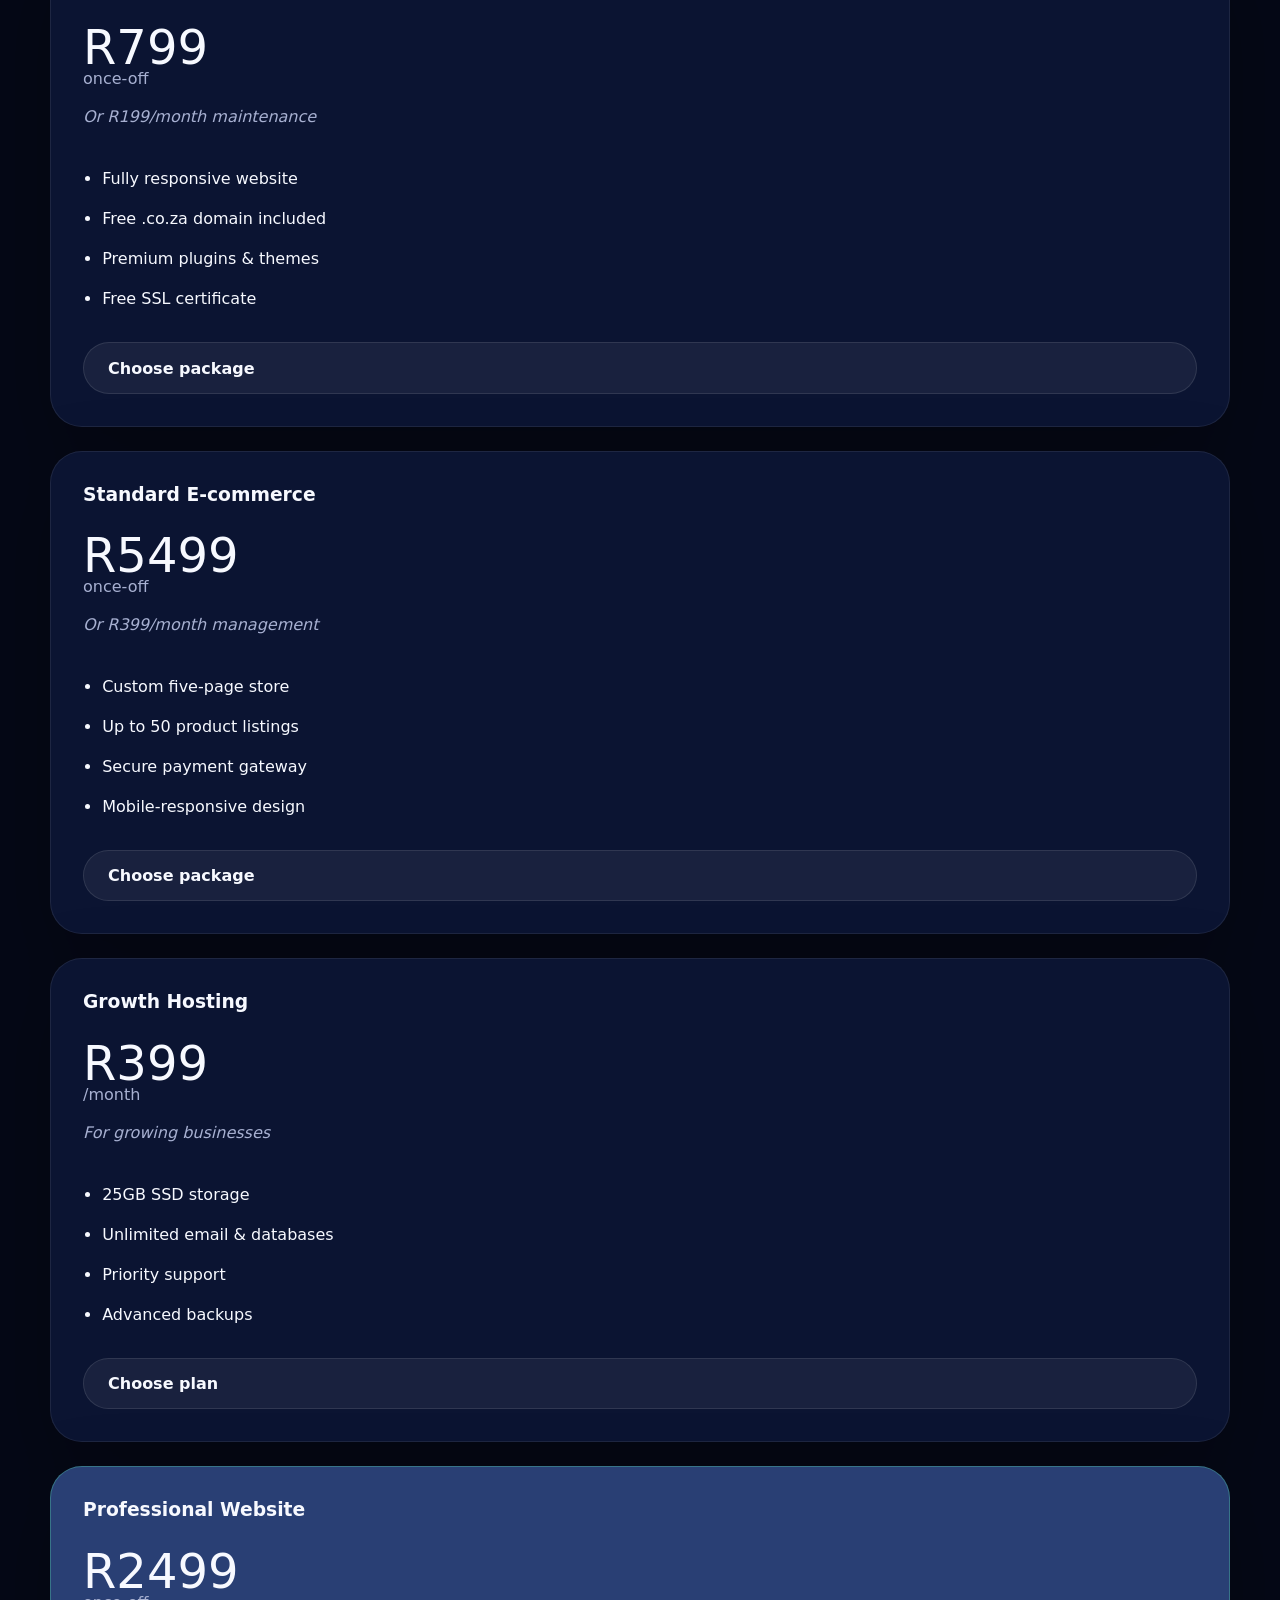
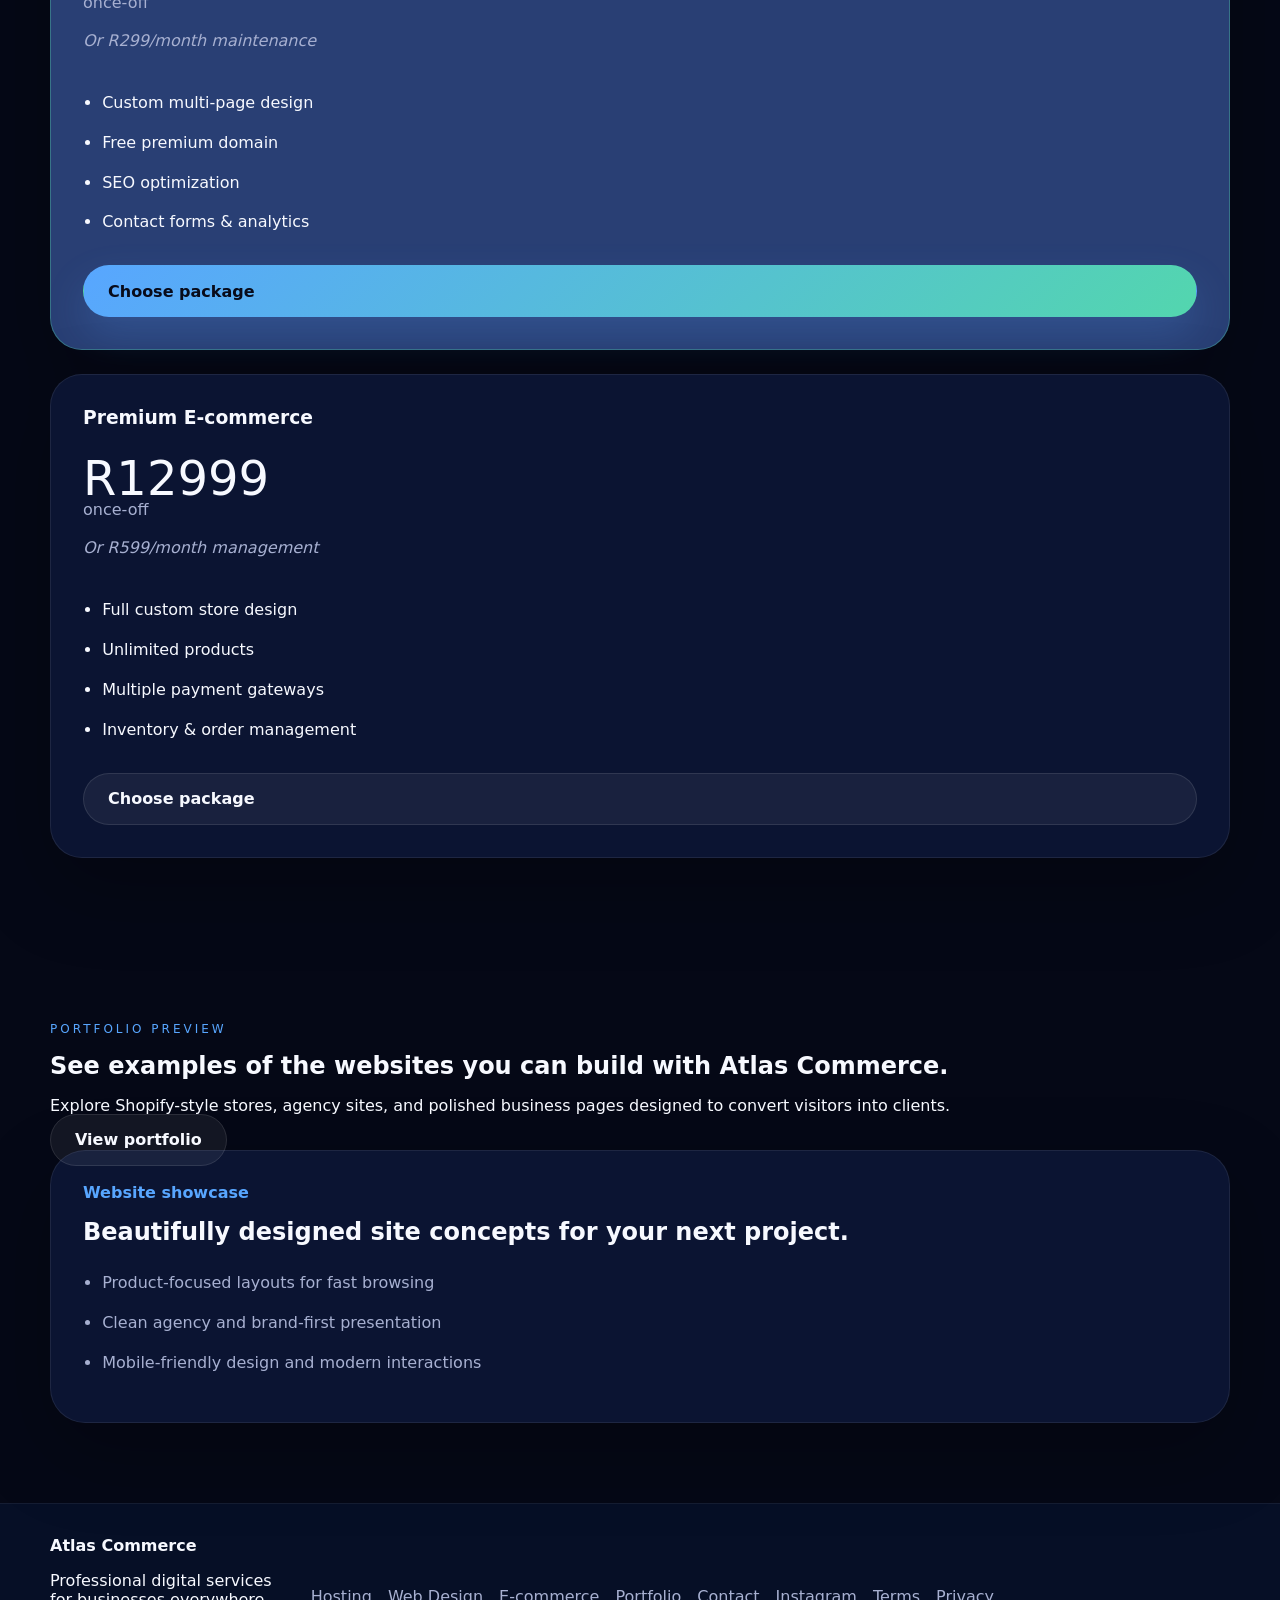
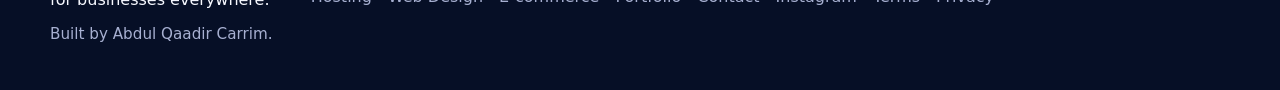
==== commit 494ec9c7: "Update index.html" ====
--- a/index.html
+++ b/index.html
@@ -1,6 +1,24 @@
 <!DOCTYPE html>
 <html lang="en">
 <head>
+  <head>
+  <meta charset="UTF-8" />
+  <meta name="viewport" content="width=device-width, initial-scale=1.0" />
+  <title>Atlas Commerce | Hosting Plans</title>
+
+  <link rel="stylesheet" href="assets/css/styles.css" />
+
+  <!-- Google tag (gtag.js) -->
+  <script async src="https://www.googletagmanager.com/gtag/js?id=G-LSKSSD6RR3"></script>
+  <script>
+    window.dataLayer = window.dataLayer || [];
+    function gtag(){dataLayer.push(arguments);}
+    gtag('js', new Date());
+
+    gtag('config', 'G-LSKSSD6RR3');
+  </script>
+
+</head>
   <meta charset="UTF-8" />
   <meta name="viewport" content="width=device-width, initial-scale=1.0" />
   <title>Atlas Commerce | Professional Web Hosting, Design & E-commerce Services</title>
--- a/assets/css/styles.css
+++ b/assets/css/styles.css
@@ -31,6 +31,11 @@
   color: var(--text);
 }
 
+main {
+  position: relative;
+  z-index: 1;
+}
+
 .background-layer {
   position: fixed;
   inset: 0;
@@ -58,7 +63,7 @@
 .site-header {
   position: sticky;
   top: 0;
-  z-index: 20;
+  z-index: 100;
   backdrop-filter: blur(16px);
   background: rgba(5, 8, 22, 0.7);
   border-bottom: 1px solid rgba(255, 255, 255, 0.08);
@@ -109,6 +114,7 @@
   align-items: center;
   gap: 1.25rem;
   flex-wrap: wrap;
+  z-index: 101;
 }
 
 .site-nav a {
@@ -135,6 +141,7 @@
   border: none;
   background: transparent;
   cursor: pointer;
+  z-index: 102;
 }
 
 .nav-toggle span {
@@ -673,7 +680,11 @@
 
 /* Contact extras */
 .contact-testimonial { align-self: start; }
-.what-to-expect { margin-top: 1rem; color: var(--muted); font-size: 0.95rem; }
+.what-to-expect {
+  margin-top: 1rem;
+  color: var(--muted);
+  font-size: 0.95rem;
+}
 
 /* Small responsive tweaks */
 @media (max-width: 640px) {
@@ -750,6 +761,21 @@
   }
 }
 
+@media (max-width: 800px) {
+  .contact-grid {
+    grid-template-columns: 1fr;
+  }
+
+  .contact-card {
+    padding: 2rem 1.5rem;
+    gap: 1.5rem;
+  }
+
+  .contact-info {
+    padding: 2rem 1.5rem;
+  }
+}
+
 @media (max-width: 760px) {
   .portfolio-preview-grid {
     grid-template-columns: 1fr;
@@ -813,12 +839,18 @@
 
 .contact-card {
   display: grid;
-  gap: 1rem;
+  gap: 1.5rem;
+  background: var(--surface);
+  border: 1px solid var(--border);
+  border-radius: 2rem;
+  padding: 2rem;
+  box-shadow: var(--shadow);
 }
 
 .contact-card label {
   font-size: 0.95rem;
   color: var(--text);
+  margin-top: 0.5rem;
 }
 
 .contact-card input,
@@ -830,6 +862,10 @@
   background: rgba(255, 255, 255, 0.08);
   color: var(--text);
   padding: 1rem;
+  font-family: inherit;
+  font-size: 1rem;
+  position: relative;
+  z-index: 1;
 }
 
 .contact-card select {
@@ -846,7 +882,16 @@
   display: flex;
   flex-wrap: wrap;
   gap: 1rem;
-  margin-top: 0.5rem;
+  margin-top: 1rem;
+  position: relative;
+  z-index: 5;
+}
+
+.contact-actions .btn {
+  cursor: pointer;
+  position: relative;
+  z-index: 5;
+  pointer-events: auto !important;
 }
 
 .contact-card input:focus,
@@ -859,10 +904,21 @@
 .contact-info {
   display: grid;
   gap: 1.25rem;
+  background: var(--surface);
+  border: 1px solid var(--border);
+  border-radius: 2rem;
+  padding: 2rem;
+  box-shadow: var(--shadow);
 }
 
 .contact-info h3 {
   margin: 0 0 0.75rem;
+}
+
+.contact-hint {
+  margin: 1rem 0;
+  color: var(--muted);
+  font-size: 0.9rem;
 }
 
 .site-footer {
@@ -908,22 +964,25 @@
 
   .site-nav {
     position: fixed;
-    top: 5.5rem;
-    right: 1rem;
-    width: calc(100% - 2rem);
-    max-width: 320px;
+    top: 4rem;
+    right: 0;
+    left: 0;
+    width: 100%;
+    max-width: 100%;
     flex-direction: column;
-    background: rgba(5, 8, 22, 0.96);
+    background: rgba(5, 8, 22, 0.98);
     padding: 1rem;
-    border-radius: 1.5rem;
+    border-radius: 0;
     border: 1px solid rgba(255, 255, 255, 0.08);
-    box-shadow: var(--shadow);
-    transform: translateY(-1rem);
+    border-top: 1px solid rgba(255, 255, 255, 0.08);
+    box-shadow: 0 10px 30px rgba(0, 0, 0, 0.5);
+    transform: translateY(-100%);
     opacity: 0;
     pointer-events: none;
     visibility: hidden;
-    display: none !important;
+    display: flex !important;
     transition: transform 0.3s ease, opacity 0.3s ease, visibility 0.3s ease;
+    z-index: 99;
   }
 
   .site-nav.open {
@@ -931,7 +990,6 @@
     opacity: 1;
     pointer-events: auto;
     visibility: visible;
-    display: flex !important;
   }
 
   .nav-toggle {
@@ -940,6 +998,12 @@
 
   .site-nav a {
     padding: 0.75rem 0;
+    width: 100%;
+  }
+
+  .nav-cta {
+    width: 100%;
+    text-align: center;
   }
 
   .hero-actions,
@@ -947,6 +1011,19 @@
     flex-direction: column;
     width: 100%;
   }
+
+  .contact-card {
+    width: 100%;
+  }
+
+  .contact-info {
+    width: 100%;
+    margin-top: 2rem;
+  }
+
+  main {
+    margin-top: 0;
+  }
 }
 
 @media (max-width: 520px) {
@@ -967,9 +1044,28 @@
   .contact-card select,
   .contact-card textarea {
     padding: 0.95rem;
+    font-size: 16px;
   }
 
   .contact-card textarea {
     min-height: 180px;
   }
-}
+
+  .contact-card .btn {
+    width: 100%;
+    z-index: 5;
+    position: relative;
+  }
+
+  .contact-actions .btn {
+    width: 100%;
+    z-index: 5;
+    position: relative;
+    pointer-events: auto !important;
+  }
+
+  main {
+    margin-top: 0;
+    padding-top: 0;
+  }
+}
--- a/assets/css/styles.css
+++ b/assets/css/styles.css
@@ -31,6 +31,11 @@
   color: var(--text);
 }
 
+main {
+  position: relative;
+  z-index: 1;
+}
+
 .background-layer {
   position: fixed;
   inset: 0;
@@ -58,7 +63,7 @@
 .site-header {
   position: sticky;
   top: 0;
-  z-index: 20;
+  z-index: 100;
   backdrop-filter: blur(16px);
   background: rgba(5, 8, 22, 0.7);
   border-bottom: 1px solid rgba(255, 255, 255, 0.08);
@@ -109,6 +114,7 @@
   align-items: center;
   gap: 1.25rem;
   flex-wrap: wrap;
+  z-index: 101;
 }
 
 .site-nav a {
@@ -135,6 +141,7 @@
   border: none;
   background: transparent;
   cursor: pointer;
+  z-index: 102;
 }
 
 .nav-toggle span {
@@ -673,7 +680,11 @@
 
 /* Contact extras */
 .contact-testimonial { align-self: start; }
-.what-to-expect { margin-top: 1rem; color: var(--muted); font-size: 0.95rem; }
+.what-to-expect {
+  margin-top: 1rem;
+  color: var(--muted);
+  font-size: 0.95rem;
+}
 
 /* Small responsive tweaks */
 @media (max-width: 640px) {
@@ -750,6 +761,21 @@
   }
 }
 
+@media (max-width: 800px) {
+  .contact-grid {
+    grid-template-columns: 1fr;
+  }
+
+  .contact-card {
+    padding: 2rem 1.5rem;
+    gap: 1.5rem;
+  }
+
+  .contact-info {
+    padding: 2rem 1.5rem;
+  }
+}
+
 @media (max-width: 760px) {
   .portfolio-preview-grid {
     grid-template-columns: 1fr;
@@ -813,12 +839,18 @@
 
 .contact-card {
   display: grid;
-  gap: 1rem;
+  gap: 1.5rem;
+  background: var(--surface);
+  border: 1px solid var(--border);
+  border-radius: 2rem;
+  padding: 2rem;
+  box-shadow: var(--shadow);
 }
 
 .contact-card label {
   font-size: 0.95rem;
   color: var(--text);
+  margin-top: 0.5rem;
 }
 
 .contact-card input,
@@ -830,6 +862,10 @@
   background: rgba(255, 255, 255, 0.08);
   color: var(--text);
   padding: 1rem;
+  font-family: inherit;
+  font-size: 1rem;
+  position: relative;
+  z-index: 1;
 }
 
 .contact-card select {
@@ -846,7 +882,16 @@
   display: flex;
   flex-wrap: wrap;
   gap: 1rem;
-  margin-top: 0.5rem;
+  margin-top: 1rem;
+  position: relative;
+  z-index: 5;
+}
+
+.contact-actions .btn {
+  cursor: pointer;
+  position: relative;
+  z-index: 5;
+  pointer-events: auto !important;
 }
 
 .contact-card input:focus,
@@ -859,10 +904,21 @@
 .contact-info {
   display: grid;
   gap: 1.25rem;
+  background: var(--surface);
+  border: 1px solid var(--border);
+  border-radius: 2rem;
+  padding: 2rem;
+  box-shadow: var(--shadow);
 }
 
 .contact-info h3 {
   margin: 0 0 0.75rem;
+}
+
+.contact-hint {
+  margin: 1rem 0;
+  color: var(--muted);
+  font-size: 0.9rem;
 }
 
 .site-footer {
@@ -908,22 +964,25 @@
 
   .site-nav {
     position: fixed;
-    top: 5.5rem;
-    right: 1rem;
-    width: calc(100% - 2rem);
-    max-width: 320px;
+    top: 4rem;
+    right: 0;
+    left: 0;
+    width: 100%;
+    max-width: 100%;
     flex-direction: column;
-    background: rgba(5, 8, 22, 0.96);
+    background: rgba(5, 8, 22, 0.98);
     padding: 1rem;
-    border-radius: 1.5rem;
+    border-radius: 0;
     border: 1px solid rgba(255, 255, 255, 0.08);
-    box-shadow: var(--shadow);
-    transform: translateY(-1rem);
+    border-top: 1px solid rgba(255, 255, 255, 0.08);
+    box-shadow: 0 10px 30px rgba(0, 0, 0, 0.5);
+    transform: translateY(-100%);
     opacity: 0;
     pointer-events: none;
     visibility: hidden;
-    display: none !important;
+    display: flex !important;
     transition: transform 0.3s ease, opacity 0.3s ease, visibility 0.3s ease;
+    z-index: 99;
   }
 
   .site-nav.open {
@@ -931,7 +990,6 @@
     opacity: 1;
     pointer-events: auto;
     visibility: visible;
-    display: flex !important;
   }
 
   .nav-toggle {
@@ -940,6 +998,12 @@
 
   .site-nav a {
     padding: 0.75rem 0;
+    width: 100%;
+  }
+
+  .nav-cta {
+    width: 100%;
+    text-align: center;
   }
 
   .hero-actions,
@@ -947,6 +1011,19 @@
     flex-direction: column;
     width: 100%;
   }
+
+  .contact-card {
+    width: 100%;
+  }
+
+  .contact-info {
+    width: 100%;
+    margin-top: 2rem;
+  }
+
+  main {
+    margin-top: 0;
+  }
 }
 
 @media (max-width: 520px) {
@@ -967,9 +1044,28 @@
   .contact-card select,
   .contact-card textarea {
     padding: 0.95rem;
+    font-size: 16px;
   }
 
   .contact-card textarea {
     min-height: 180px;
   }
-}
+
+  .contact-card .btn {
+    width: 100%;
+    z-index: 5;
+    position: relative;
+  }
+
+  .contact-actions .btn {
+    width: 100%;
+    z-index: 5;
+    position: relative;
+    pointer-events: auto !important;
+  }
+
+  main {
+    margin-top: 0;
+    padding-top: 0;
+  }
+}
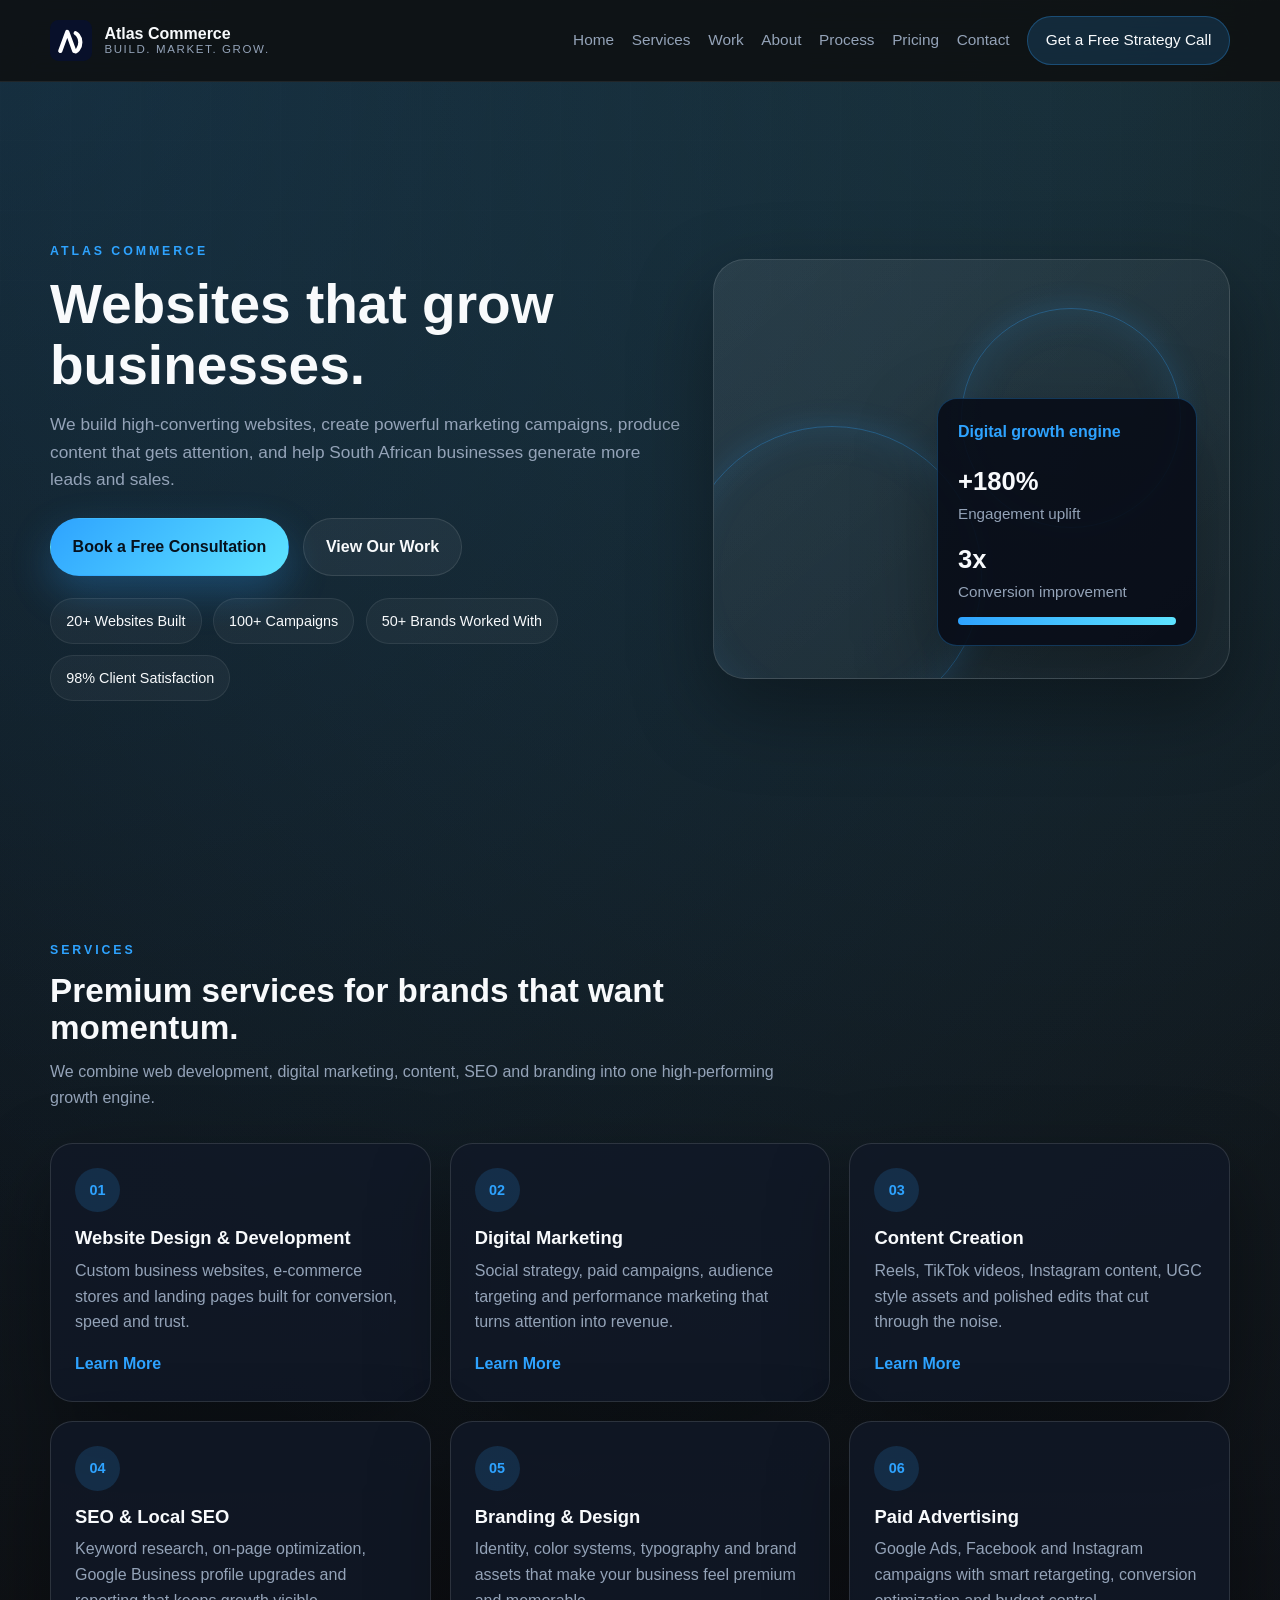
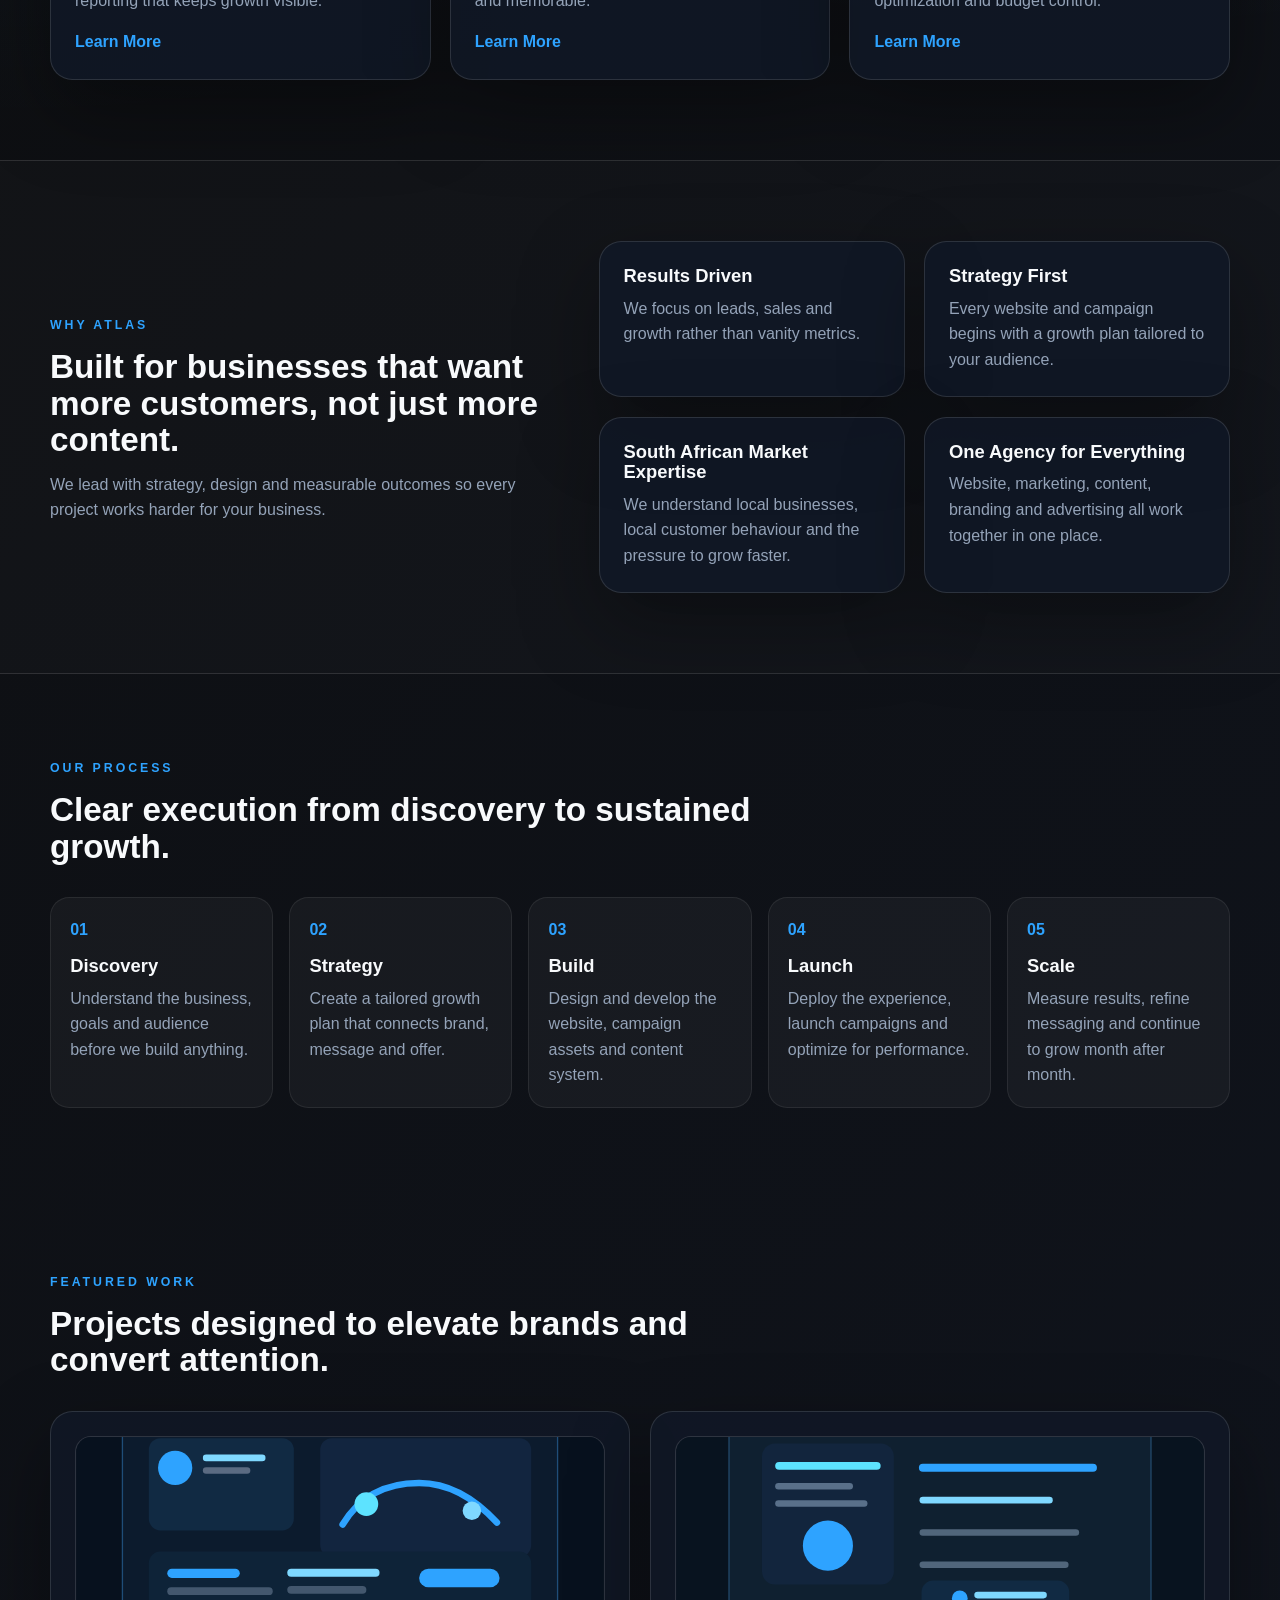
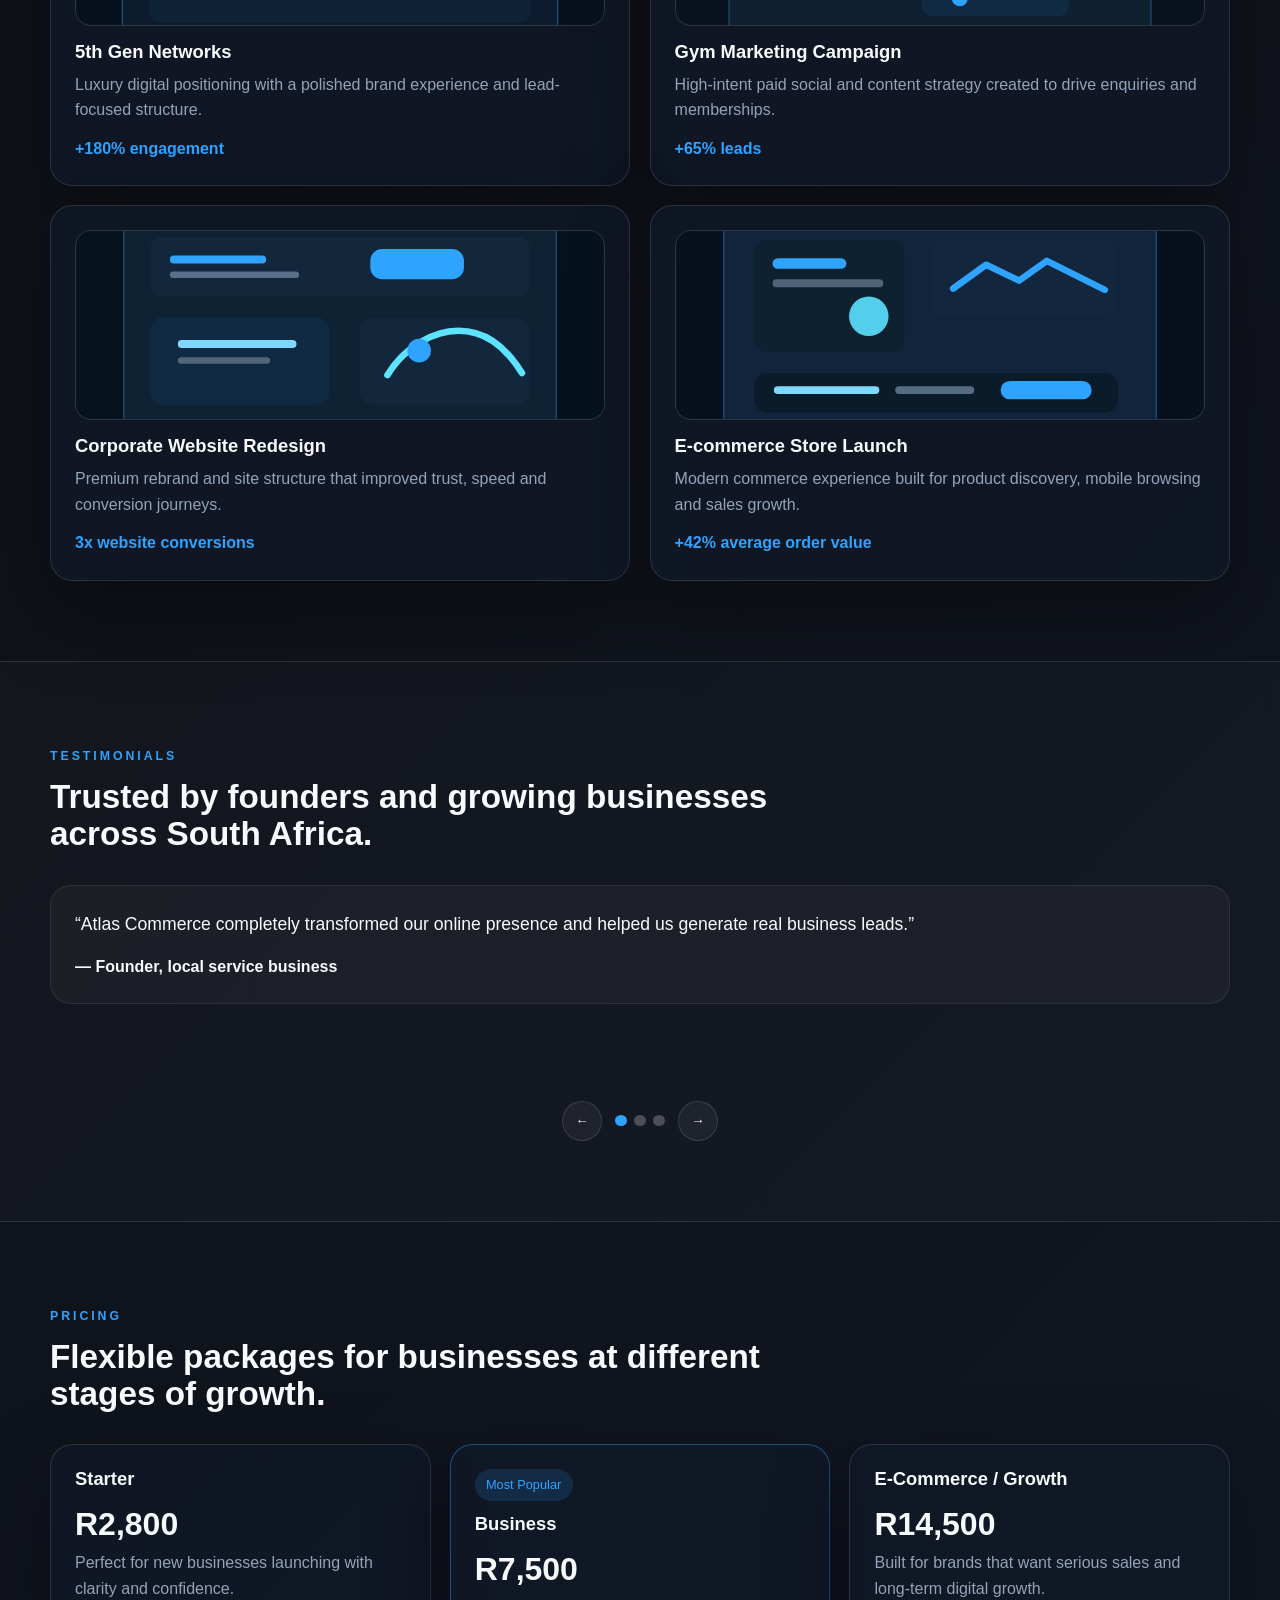
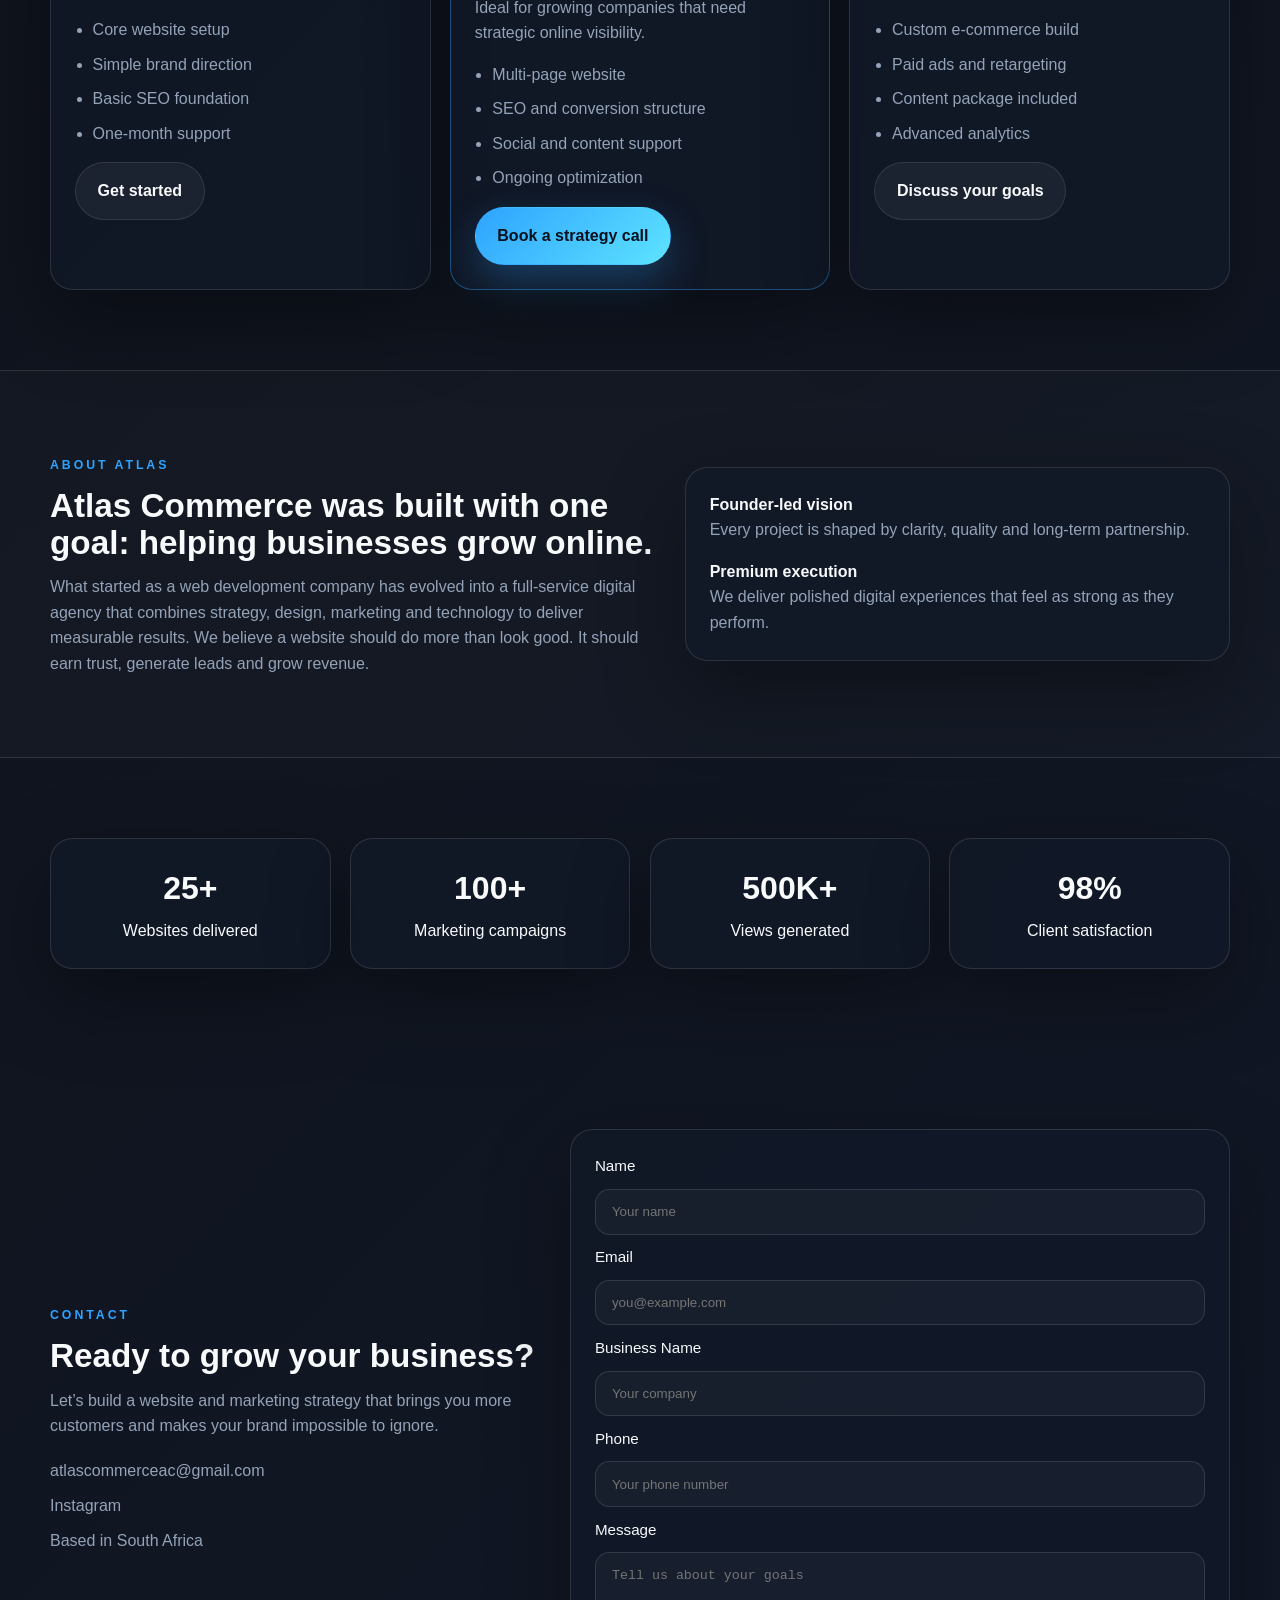
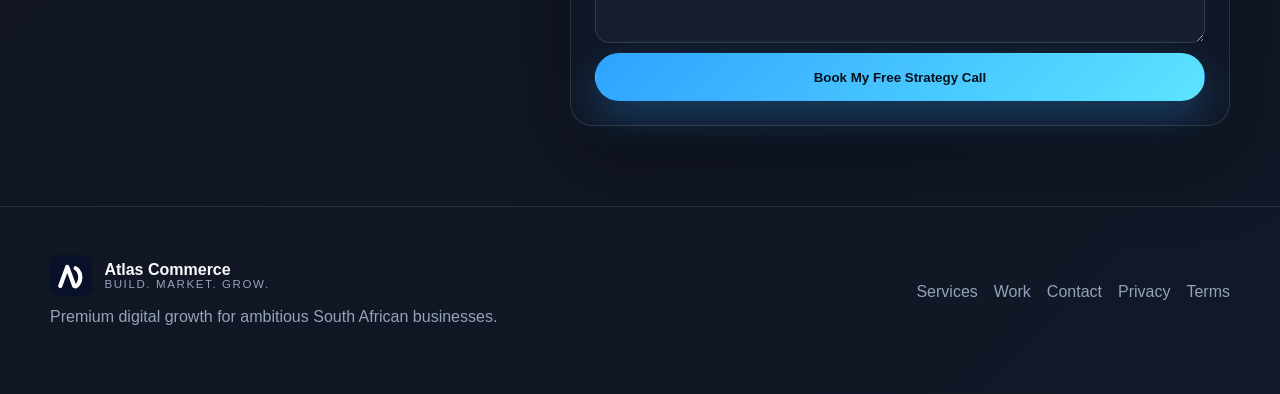
==== commit 27e236da: "Add files via upload" ====
--- a/index.html
+++ b/index.html
@@ -1,332 +1,431 @@
 <!DOCTYPE html>
 <html lang="en">
 <head>
-  <head>
   <meta charset="UTF-8" />
   <meta name="viewport" content="width=device-width, initial-scale=1.0" />
-  <title>Atlas Commerce | Hosting Plans</title>
-
-  <link rel="stylesheet" href="assets/css/styles.css" />
-
-  <!-- Google tag (gtag.js) -->
-  <script async src="https://www.googletagmanager.com/gtag/js?id=G-LSKSSD6RR3"></script>
-  <script>
-    window.dataLayer = window.dataLayer || [];
-    function gtag(){dataLayer.push(arguments);}
-    gtag('js', new Date());
-
-    gtag('config', 'G-LSKSSD6RR3');
-  </script>
-
-</head>
-  <meta charset="UTF-8" />
-  <meta name="viewport" content="width=device-width, initial-scale=1.0" />
-  <title>Atlas Commerce | Professional Web Hosting, Design & E-commerce Services</title>
+  <title>Atlas Commerce | Digital Growth Agency for South Africa</title>
+  <meta name="description" content="Atlas Commerce helps South African businesses get more customers through websites, digital marketing, content creation, SEO, branding and paid advertising." />
+  <meta name="keywords" content="web design South Africa, digital marketing South Africa, website development Pretoria, SEO services South Africa, social media marketing agency, content creation agency, Google Ads South Africa, Facebook advertising agency" />
+  <meta name="author" content="Atlas Commerce" />
+  <meta name="robots" content="index, follow" />
+  <meta name="theme-color" content="#0D0D0D" />
+  <meta name="color-scheme" content="dark" />
+  <link rel="canonical" href="https://atlascommerce.co.za/" />
   <link rel="stylesheet" href="assets/css/styles.css" />
   <link rel="icon" href="favicon.svg" type="image/svg+xml" />
   <link rel="apple-touch-icon" href="favicon.svg" />
-  
-  <!-- Core SEO Meta Tags -->
-  <meta name="description" content="Premium web hosting, professional website design, and e-commerce solutions for ambitious brands. Launch faster with secure, scalable services built for growth." />
-  <meta name="keywords" content="web hosting, website design, e-commerce solutions, online store, professional web services, cloud hosting" />
-  <meta name="author" content="Atlas Commerce" />
-  <meta name="language" content="English" />
-  <meta name="revisit-after" content="7 days" />
-  <meta name="robots" content="index, follow" />
-  
-  <!-- Open Graph Tags (Social Media) -->
-  <meta property="og:title" content="Atlas Commerce - Premium Web Hosting, Design & E-commerce" />
-  <meta property="og:description" content="Launch your online presence with professional hosting, website design, and e-commerce solutions designed for ambitious brands worldwide." />
-  <meta property="og:type" content="website" />
-  <meta property="og:url" content="https://atlascommerce.co.za/" />
-  <meta property="og:site_name" content="Atlas Commerce" />
-  
-  <!-- Twitter Card Tags -->
-  <meta name="twitter:card" content="summary_large_image" />
-  <meta name="twitter:title" content="Atlas Commerce - Professional Digital Solutions" />
-  <meta name="twitter:description" content="Hosting, website design, and e-commerce solutions for ambitious brands." />
-  
-  <!-- Additional SEO -->
-  <meta name="theme-color" content="#050816" />
-  <meta name="color-scheme" content="dark" />
-  <link rel="canonical" href="https://atlascommerce.co.za/" />
-  
-  <!-- Schema.org Structured Data -->
   <script type="application/ld+json">
   {
     "@context": "https://schema.org",
     "@type": "Organization",
     "name": "Atlas Commerce",
     "url": "https://atlascommerce.co.za",
-    "logo": "https://atlascommerce.co.za/assets/images/logo.svg",
-    "description": "Premium web hosting, website design, and e-commerce solutions for ambitious brands",
-    "sameAs": [
-      "https://instagram.com/atlas.commerce.ac"
-    ],
-    "contactPoint": {
-      "@type": "ContactPoint",
-      "contactType": "Customer Support",
-      "email": "contact@atlascommerce.co.za"
-    },
+    "description": "Atlas Commerce helps South African businesses get more customers through websites, digital marketing, content creation, SEO, branding and paid advertising.",
     "address": {
       "@type": "PostalAddress",
       "addressCountry": "ZA"
+    },
+    "contactPoint": {
+      "@type": "ContactPoint",
+      "contactType": "Sales",
+      "email": "atlascommerceac@gmail.com"
     }
-  }
-  </script>
-  
-  <!-- Local Business Schema for Services -->
-  <script type="application/ld+json">
-  {
-    "@context": "https://schema.org",
-    "@type": "LocalBusiness",
-    "name": "Atlas Commerce",
-    "description": "Web hosting, website design, and e-commerce solutions provider",
-    "image": "https://atlascommerce.co.za/assets/images/logo.svg",
-    "url": "https://atlascommerce.co.za",
-    "telephone": "+27XXXXXXXXXX",
-    "priceRange": "R$$-R$$$",
-    "areaServed": "ZA",
-    "availableLanguage": "en"
   }
   </script>
 </head>
 <body>
-  <div class="background-layer"></div>
-  <header class="site-header">
-    <div class="container header-inner">
-      <a class="brand" href="index.html">
-        <img src="assets/images/logo.svg" alt="Atlas Commerce logo" class="brand-logo" />
-        <div class="brand-text">
-          <span>Atlas Commerce</span>
-          <small>Professional digital solutions for global brands</small>
-        </div>
-      </a>
-      <button class="nav-toggle" aria-label="Toggle navigation" aria-controls="site-navigation" aria-expanded="false">
-        <span></span><span></span><span></span>
-      </button>
-      <nav id="site-navigation" class="site-nav">
-        <a href="index.html">Home</a>
-        <a href="hosting.html">Hosting</a>
-        <a href="design.html">Web Design</a>
-        <a href="ecommerce.html">E-commerce</a>
-        <a href="portfolio.html">Portfolio</a>
-        <a href="contact.html" class="nav-cta">Contact</a>
-      </nav>
-    </div>
-  </header>
-
-  <main>
-    <section class="hero section-large">
-      <div class="container hero-grid">
+  <div class="page-shell">
+    <header class="site-header">
+      <div class="container header-inner">
+        <a class="brand" href="index.html">
+          <img src="assets/images/logo.svg" alt="Atlas Commerce logo" class="brand-logo" />
+          <div class="brand-text">
+            <span>Atlas Commerce</span>
+            <small>Build. Market. Grow.</small>
+          </div>
+        </a>
+        <button class="nav-toggle" aria-label="Toggle navigation" aria-controls="site-navigation" aria-expanded="false">
+          <span></span><span></span><span></span>
+        </button>
+        <nav id="site-navigation" class="site-nav">
+          <a href="index.html#top">Home</a>
+          <a href="index.html#services">Services</a>
+          <a href="index.html#work">Work</a>
+          <a href="index.html#about">About</a>
+          <a href="index.html#process">Process</a>
+          <a href="index.html#pricing">Pricing</a>
+          <a href="contact.html">Contact</a>
+          <a class="nav-cta" href="contact.html">Get a Free Strategy Call</a>
+        </nav>
+      </div>
+    </header>
+
+    <main id="top">
+      <section class="hero section-large">
+        <div class="container hero-grid">
+          <div class="hero-copy reveal">
+            <span class="eyebrow">Atlas Commerce</span>
+            <h1>Websites that grow businesses.</h1>
+            <p>We build high-converting websites, create powerful marketing campaigns, produce content that gets attention, and help South African businesses generate more leads and sales.</p>
+            <div class="hero-actions">
+              <a class="btn btn-primary" href="contact.html">Book a Free Consultation</a>
+              <a class="btn btn-secondary" href="#work">View Our Work</a>
+            </div>
+            <div class="trust-row">
+              <span class="trust-pill">20+ Websites Built</span>
+              <span class="trust-pill">100+ Campaigns</span>
+              <span class="trust-pill">50+ Brands Worked With</span>
+              <span class="trust-pill">98% Client Satisfaction</span>
+            </div>
+          </div>
+          <div class="hero-visual reveal">
+            <div class="orbital-grid">
+              <div class="glow-ring ring-1"></div>
+              <div class="glow-ring ring-2"></div>
+              <div class="visual-card">
+                <div class="visual-card-header">Digital growth engine</div>
+                <div class="visual-metric">
+                  <strong>+180%</strong>
+                  <span>Engagement uplift</span>
+                </div>
+                <div class="visual-metric">
+                  <strong>3x</strong>
+                  <span>Conversion improvement</span>
+                </div>
+                <div class="visual-bar"></div>
+              </div>
+            </div>
+          </div>
+        </div>
+      </section>
+
+      <section class="section-large container" id="services">
+        <div class="section-heading reveal">
+          <span class="eyebrow">Services</span>
+          <h2>Premium services for brands that want momentum.</h2>
+          <p>We combine web development, digital marketing, content, SEO and branding into one high-performing growth engine.</p>
+        </div>
+        <div class="service-grid">
+          <article class="service-card reveal">
+            <div class="service-icon">01</div>
+            <h3>Website Design & Development</h3>
+            <p>Custom business websites, e-commerce stores and landing pages built for conversion, speed and trust.</p>
+            <a href="design.html" class="card-link">Learn More</a>
+          </article>
+          <article class="service-card reveal">
+            <div class="service-icon">02</div>
+            <h3>Digital Marketing</h3>
+            <p>Social strategy, paid campaigns, audience targeting and performance marketing that turns attention into revenue.</p>
+            <a href="contact.html" class="card-link">Learn More</a>
+          </article>
+          <article class="service-card reveal">
+            <div class="service-icon">03</div>
+            <h3>Content Creation</h3>
+            <p>Reels, TikTok videos, Instagram content, UGC style assets and polished edits that cut through the noise.</p>
+            <a href="contact.html" class="card-link">Learn More</a>
+          </article>
+          <article class="service-card reveal">
+            <div class="service-icon">04</div>
+            <h3>SEO & Local SEO</h3>
+            <p>Keyword research, on-page optimization, Google Business profile upgrades and reporting that keeps growth visible.</p>
+            <a href="contact.html" class="card-link">Learn More</a>
+          </article>
+          <article class="service-card reveal">
+            <div class="service-icon">05</div>
+            <h3>Branding & Design</h3>
+            <p>Identity, color systems, typography and brand assets that make your business feel premium and memorable.</p>
+            <a href="contact.html" class="card-link">Learn More</a>
+          </article>
+          <article class="service-card reveal">
+            <div class="service-icon">06</div>
+            <h3>Paid Advertising</h3>
+            <p>Google Ads, Facebook and Instagram campaigns with smart retargeting, conversion optimization and budget control.</p>
+            <a href="contact.html" class="card-link">Learn More</a>
+          </article>
+        </div>
+      </section>
+
+      <section class="section-large section-alt">
+        <div class="container why-grid">
+          <div class="reveal">
+            <span class="eyebrow">Why Atlas</span>
+            <h2>Built for businesses that want more customers, not just more content.</h2>
+            <p>We lead with strategy, design and measurable outcomes so every project works harder for your business.</p>
+          </div>
+          <div class="feature-grid">
+            <article class="feature-card reveal">
+              <h3>Results Driven</h3>
+              <p>We focus on leads, sales and growth rather than vanity metrics.</p>
+            </article>
+            <article class="feature-card reveal">
+              <h3>Strategy First</h3>
+              <p>Every website and campaign begins with a growth plan tailored to your audience.</p>
+            </article>
+            <article class="feature-card reveal">
+              <h3>South African Market Expertise</h3>
+              <p>We understand local businesses, local customer behaviour and the pressure to grow faster.</p>
+            </article>
+            <article class="feature-card reveal">
+              <h3>One Agency for Everything</h3>
+              <p>Website, marketing, content, branding and advertising all work together in one place.</p>
+            </article>
+          </div>
+        </div>
+      </section>
+
+      <section class="section-large container" id="process">
+        <div class="section-heading reveal">
+          <span class="eyebrow">Our Process</span>
+          <h2>Clear execution from discovery to sustained growth.</h2>
+        </div>
+        <div class="process-timeline">
+          <article class="process-step reveal">
+            <span>01</span>
+            <h3>Discovery</h3>
+            <p>Understand the business, goals and audience before we build anything.</p>
+          </article>
+          <article class="process-step reveal">
+            <span>02</span>
+            <h3>Strategy</h3>
+            <p>Create a tailored growth plan that connects brand, message and offer.</p>
+          </article>
+          <article class="process-step reveal">
+            <span>03</span>
+            <h3>Build</h3>
+            <p>Design and develop the website, campaign assets and content system.</p>
+          </article>
+          <article class="process-step reveal">
+            <span>04</span>
+            <h3>Launch</h3>
+            <p>Deploy the experience, launch campaigns and optimize for performance.</p>
+          </article>
+          <article class="process-step reveal">
+            <span>05</span>
+            <h3>Scale</h3>
+            <p>Measure results, refine messaging and continue to grow month after month.</p>
+          </article>
+        </div>
+      </section>
+
+      <section class="section-large container" id="work">
+        <div class="section-heading reveal">
+          <span class="eyebrow">Featured Work</span>
+          <h2>Projects designed to elevate brands and convert attention.</h2>
+        </div>
+        <div class="portfolio-grid">
+          <article class="portfolio-card reveal">
+            <div class="portfolio-visual">
+              <img src="assets/images/portfolio-1.svg" alt="Luxury digital growth showcase for 5th Gen Networks" />
+            </div>
+            <div class="portfolio-copy">
+              <h3>5th Gen Networks</h3>
+              <p>Luxury digital positioning with a polished brand experience and lead-focused structure.</p>
+              <span>+180% engagement</span>
+            </div>
+          </article>
+          <article class="portfolio-card reveal">
+            <div class="portfolio-visual">
+              <img src="assets/images/portfolio-2.svg" alt="Campaign dashboard concept for a gym marketing campaign" />
+            </div>
+            <div class="portfolio-copy">
+              <h3>Gym Marketing Campaign</h3>
+              <p>High-intent paid social and content strategy created to drive enquiries and memberships.</p>
+              <span>+65% leads</span>
+            </div>
+          </article>
+          <article class="portfolio-card reveal">
+            <div class="portfolio-visual">
+              <img src="assets/images/portfolio-3.svg" alt="Corporate website redesign concept with growth-focused visuals" />
+            </div>
+            <div class="portfolio-copy">
+              <h3>Corporate Website Redesign</h3>
+              <p>Premium rebrand and site structure that improved trust, speed and conversion journeys.</p>
+              <span>3x website conversions</span>
+            </div>
+          </article>
+          <article class="portfolio-card reveal">
+            <div class="portfolio-visual">
+              <img src="assets/images/portfolio-4.svg" alt="E-commerce store launch concept with conversion-focused product visuals" />
+            </div>
+            <div class="portfolio-copy">
+              <h3>E-commerce Store Launch</h3>
+              <p>Modern commerce experience built for product discovery, mobile browsing and sales growth.</p>
+              <span>+42% average order value</span>
+            </div>
+          </article>
+        </div>
+      </section>
+
+      <section class="section-large section-alt">
+        <div class="container">
+          <div class="section-heading reveal">
+            <span class="eyebrow">Testimonials</span>
+            <h2>Trusted by founders and growing businesses across South Africa.</h2>
+          </div>
+          <div class="testimonial-carousel reveal">
+            <div class="testimonial-track">
+              <article class="testimonial-card active">
+                <p>“Atlas Commerce completely transformed our online presence and helped us generate real business leads.”</p>
+                <strong>— Founder, local service business</strong>
+              </article>
+              <article class="testimonial-card">
+                <p>“Our new website and marketing campaign paid for itself within weeks.”</p>
+                <strong>— Director, retail brand</strong>
+              </article>
+              <article class="testimonial-card">
+                <p>“Professional, creative and results focused. They felt like a true growth partner.”</p>
+                <strong>— Owner, hospitality brand</strong>
+              </article>
+            </div>
+            <div class="testimonial-controls">
+              <button class="testimonial-nav" type="button" data-direction="prev" aria-label="Previous testimonial">←</button>
+              <div class="dot-group" aria-label="Testimonials"></div>
+              <button class="testimonial-nav" type="button" data-direction="next" aria-label="Next testimonial">→</button>
+            </div>
+          </div>
+        </div>
+      </section>
+
+      <section class="section-large container" id="pricing">
+        <div class="section-heading reveal">
+          <span class="eyebrow">Pricing</span>
+          <h2>Flexible packages for businesses at different stages of growth.</h2>
+        </div>
+        <div class="pricing-grid">
+          <article class="pricing-card reveal">
+            <h3>Starter</h3>
+            <div class="price">R2,800</div>
+            <p>Perfect for new businesses launching with clarity and confidence.</p>
+            <ul>
+              <li>Core website setup</li>
+              <li>Simple brand direction</li>
+              <li>Basic SEO foundation</li>
+              <li>One-month support</li>
+            </ul>
+            <a class="btn btn-secondary" href="contact.html">Get started</a>
+          </article>
+          <article class="pricing-card featured reveal">
+            <div class="badge">Most Popular</div>
+            <h3>Business</h3>
+            <div class="price">R7,500</div>
+            <p>Ideal for growing companies that need strategic online visibility.</p>
+            <ul>
+              <li>Multi-page website</li>
+              <li>SEO and conversion structure</li>
+              <li>Social and content support</li>
+              <li>Ongoing optimization</li>
+            </ul>
+            <a class="btn btn-primary" href="contact.html">Book a strategy call</a>
+          </article>
+          <article class="pricing-card reveal">
+            <h3>E-Commerce / Growth</h3>
+            <div class="price">R14,500</div>
+            <p>Built for brands that want serious sales and long-term digital growth.</p>
+            <ul>
+              <li>Custom e-commerce build</li>
+              <li>Paid ads and retargeting</li>
+              <li>Content package included</li>
+              <li>Advanced analytics</li>
+            </ul>
+            <a class="btn btn-secondary" href="contact.html">Discuss your goals</a>
+          </article>
+        </div>
+      </section>
+
+      <section class="section-large section-alt" id="about">
+        <div class="container about-grid">
+          <div class="reveal">
+            <span class="eyebrow">About Atlas</span>
+            <h2>Atlas Commerce was built with one goal: helping businesses grow online.</h2>
+            <p>What started as a web development company has evolved into a full-service digital agency that combines strategy, design, marketing and technology to deliver measurable results. We believe a website should do more than look good. It should earn trust, generate leads and grow revenue.</p>
+          </div>
+          <div class="about-panel reveal">
+            <div class="about-stack">
+              <div>
+                <strong>Founder-led vision</strong>
+                <p>Every project is shaped by clarity, quality and long-term partnership.</p>
+              </div>
+              <div>
+                <strong>Premium execution</strong>
+                <p>We deliver polished digital experiences that feel as strong as they perform.</p>
+              </div>
+            </div>
+          </div>
+        </div>
+      </section>
+
+      <section class="section-large container">
+        <div class="metrics-grid reveal">
+          <div class="metric-card">
+            <strong>25+</strong>
+            <span>Websites delivered</span>
+          </div>
+          <div class="metric-card">
+            <strong>100+</strong>
+            <span>Marketing campaigns</span>
+          </div>
+          <div class="metric-card">
+            <strong>500K+</strong>
+            <span>Views generated</span>
+          </div>
+          <div class="metric-card">
+            <strong>98%</strong>
+            <span>Client satisfaction</span>
+          </div>
+        </div>
+      </section>
+
+      <section class="section-large container" id="contact">
+        <div class="contact-wrap reveal">
+          <div class="contact-copy">
+            <span class="eyebrow">Contact</span>
+            <h2>Ready to grow your business?</h2>
+            <p>Let’s build a website and marketing strategy that brings you more customers and makes your brand impossible to ignore.</p>
+            <div class="contact-list">
+              <a href="mailto:atlascommerceac@gmail.com">atlascommerceac@gmail.com</a>
+              <a href="https://instagram.com/atlas.commerce.ac" target="_blank" rel="noopener">Instagram</a>
+              <span>Based in South Africa</span>
+            </div>
+          </div>
+          <form class="contact-card" action="https://formspree.io/f/xredelbd" method="POST">
+            <label for="name">Name</label>
+            <input id="name" name="name" type="text" placeholder="Your name" required />
+            <label for="email">Email</label>
+            <input id="email" name="email" type="email" placeholder="you@example.com" required />
+            <label for="business">Business Name</label>
+            <input id="business" name="business" type="text" placeholder="Your company" />
+            <label for="phone">Phone</label>
+            <input id="phone" name="phone" type="tel" placeholder="Your phone number" />
+            <label for="message">Message</label>
+            <textarea id="message" name="message" rows="4" placeholder="Tell us about your goals" required></textarea>
+            <button class="btn btn-primary" type="submit">Book My Free Strategy Call</button>
+          </form>
+        </div>
+      </section>
+    </main>
+
+    <footer class="site-footer">
+      <div class="container footer-grid">
         <div>
-          <span class="eyebrow">Atlas Commerce</span>
-          <h1>Premium digital experiences for ambitious brands worldwide.</h1>
-          <p>Launch faster with professional hosting, website design, and commerce solutions that are secure, scalable, and beautifully designed.</p>
-          <div class="hero-actions">
-            <a class="btn btn-primary" href="hosting.html">Explore Hosting</a>
-            <a class="btn btn-secondary" href="design.html">View Design Plans</a>
-          </div>
-        </div>
-        <div class="hero-panel">
-          <div class="panel-tag">Featured service</div>
-          <h2>Launch your online presence with confidence.</h2>
-          <p>Atlas Commerce delivers polished hosting, website design, and e-commerce services for businesses worldwide.</p>
-          <ul class="feature-list">
-            <li>Reliable hosting and responsive global support</li>
-            <li>Free SSL certificates and daily backups</li>
-            <li>Mobile-first design and premium plugins</li>
-          </ul>
+          <a class="brand" href="index.html">
+            <img src="assets/images/logo.svg" alt="Atlas Commerce logo" class="brand-logo" />
+            <div class="brand-text">
+              <span>Atlas Commerce</span>
+              <small>Build. Market. Grow.</small>
+            </div>
+          </a>
+          <p>Premium digital growth for ambitious South African businesses.</p>
+        </div>
+        <div class="footer-links">
+          <a href="design.html">Services</a>
+          <a href="portfolio.html">Work</a>
+          <a href="contact.html">Contact</a>
+          <a href="privacy.html">Privacy</a>
+          <a href="terms.html">Terms</a>
         </div>
       </div>
-    </section>
-
-    <section class="section-large container">
-      <div class="section-heading">
-        <span class="eyebrow">Featured work</span>
-        <h2>Selected projects</h2>
-      </div>
-      <div class="mini-portfolio-grid">
-        <a class="mini-portfolio-item" href="portfolio.html">
-          <div class="thumb brew-thumb"></div>
-          <div class="caption">Brew Haven</div>
-        </a>
-        <a class="mini-portfolio-item" href="portfolio.html">
-          <div class="thumb flowfix-thumb"></div>
-          <div class="caption">FlowFix</div>
-        </a>
-        <a class="mini-portfolio-item" href="portfolio.html">
-          <div class="thumb aq-thumb"></div>
-          <div class="caption">AqDesigns</div>
-        </a>
-      </div>
-    </section>
-
-    <section class="section-card-grid container">
-      <article class="service-card">
-        <h3>Web Hosting</h3>
-        <p>Fast, secure hosting for websites, email, and databases with round-the-clock support.</p>
-        <a href="hosting.html" class="card-link">See plans</a>
-      </article>
-      <article class="service-card">
-        <h3>Website Design</h3>
-        <p>Custom websites built to reflect your brand and capture more customers.</p>
-        <a href="design.html" class="card-link">See plans</a>
-      </article>
-      <article class="service-card">
-        <h3>E-commerce</h3>
-        <p>Professional online shops with secure checkout, product management, and mobile-first layouts.</p>
-        <a href="ecommerce.html" class="card-link">See plans</a>
-      </article>
-    </section>
-
-    <section class="section-large section-alt">
-      <div class="container split-grid">
-        <div>
-          <span class="eyebrow">Why Atlas Commerce</span>
-          <h2>Everything a modern business needs to succeed online.</h2>
-          <p>We combine polished design, reliable hosting, and scalable e-commerce tools into a seamless experience. Your business gets a site that works beautifully on desktop and mobile.</p>
-          <ul class="feature-list">
-            <li>Professional support with global reach</li>
-            <li>Secure SSL, backups, and fast SSD hosting</li>
-            <li>Design tailored to your brand and goals</li>
-          </ul>
-        </div>
-        <div class="info-panel">
-          <div>
-            <strong>Built for your growth</strong>
-            <p>Choose from starter packages up to enterprise-grade solutions, then scale with optional maintenance and upgrades.</p>
-          </div>
-          <div>
-            <strong>Designed to convert</strong>
-            <p>Clear pricing, clean design, and simple navigation help your visitors take action faster.</p>
-          </div>
-        </div>
-      </div>
-    </section>
-
-    <section class="section-large container">
-      <div class="section-heading">
-        <span class="eyebrow">Featured packages</span>
-        <h2>Packages built for startups, growing brands, and established businesses.</h2>
-      </div>
-      <div class="pricing-grid">
-        <article class="pricing-card">
-          <h3>Startup Hosting</h3>
-          <p class="price">R159<span>/month</span></p>
-          <p class="pricing-subtitle">Perfect for new projects</p>
-          <ul>
-            <li>5GB SSD storage</li>
-            <li>Unlimited email addresses</li>
-            <li>Daily backups & SSL</li>
-            <li>Up to 5 SSD databases</li>
-          </ul>
-          <a class="btn btn-secondary" href="hosting.html">Choose plan</a>
-        </article>
-        <article class="pricing-card">
-          <h3>Startup Website</h3>
-          <p class="price">R799<span>once-off</span></p>
-          <p class="pricing-subtitle">Or R199/month maintenance</p>
-          <ul>
-            <li>Fully responsive website</li>
-            <li>Free .co.za domain included</li>
-            <li>Premium plugins & themes</li>
-            <li>Free SSL certificate</li>
-          </ul>
-          <a class="btn btn-secondary" href="design.html">Choose package</a>
-        </article>
-        <article class="pricing-card">
-          <h3>Standard E-commerce</h3>
-          <p class="price">R5499<span>once-off</span></p>
-          <p class="pricing-subtitle">Or R399/month management</p>
-          <ul>
-            <li>Custom five-page store</li>
-            <li>Up to 50 product listings</li>
-            <li>Secure payment gateway</li>
-            <li>Mobile-responsive design</li>
-          </ul>
-          <a class="btn btn-secondary" href="ecommerce.html">Choose package</a>
-        </article>
-        <article class="pricing-card">
-          <h3>Growth Hosting</h3>
-          <p class="price">R399<span>/month</span></p>
-          <p class="pricing-subtitle">For growing businesses</p>
-          <ul>
-            <li>25GB SSD storage</li>
-            <li>Unlimited email & databases</li>
-            <li>Priority support</li>
-            <li>Advanced backups</li>
-          </ul>
-          <a class="btn btn-secondary" href="hosting.html">Choose plan</a>
-        </article>
-        <article class="pricing-card recommended">
-          <h3>Professional Website</h3>
-          <p class="price">R2499<span>once-off</span></p>
-          <p class="pricing-subtitle">Or R299/month maintenance</p>
-          <ul>
-            <li>Custom multi-page design</li>
-            <li>Free premium domain</li>
-            <li>SEO optimization</li>
-            <li>Contact forms & analytics</li>
-          </ul>
-          <a class="btn btn-primary" href="design.html">Choose package</a>
-        </article>
-        <article class="pricing-card">
-          <h3>Premium E-commerce</h3>
-          <p class="price">R12999<span>once-off</span></p>
-          <p class="pricing-subtitle">Or R599/month management</p>
-          <ul>
-            <li>Full custom store design</li>
-            <li>Unlimited products</li>
-            <li>Multiple payment gateways</li>
-            <li>Inventory & order management</li>
-          </ul>
-          <a class="btn btn-secondary" href="ecommerce.html">Choose package</a>
-        </article>
-      </div>
-    </section>
-
-    <section class="section-large">
-      <div class="container split-grid">
-        <div>
-          <span class="eyebrow">Portfolio preview</span>
-          <h2>See examples of the websites you can build with Atlas Commerce.</h2>
-          <p>Explore Shopify-style stores, agency sites, and polished business pages designed to convert visitors into clients.</p>
-          <a class="btn btn-secondary" href="portfolio.html">View portfolio</a>
-        </div>
-        <div class="hero-panel">
-          <div class="panel-tag">Website showcase</div>
-          <h2>Beautifully designed site concepts for your next project.</h2>
-          <ul class="feature-list">
-            <li>Product-focused layouts for fast browsing</li>
-            <li>Clean agency and brand-first presentation</li>
-            <li>Mobile-friendly design and modern interactions</li>
-          </ul>
-        </div>
-      </div>
-    </section>
-  </main>
-
-  <footer class="site-footer">
-    <div class="container footer-grid">
-      <div>
-        <span class="brand">Atlas Commerce</span>
-        <p>Professional digital services for businesses everywhere.</p>
-        <p class="footer-credit">Built by Abdul Qaadir Carrim.</p>
-      </div>
-      <div class="footer-links">
-        <a href="hosting.html">Hosting</a>
-        <a href="design.html">Web Design</a>
-        <a href="ecommerce.html">E-commerce</a>
-        <a href="portfolio.html">Portfolio</a>
-        <a href="contact.html">Contact</a>
-        <a href="https://instagram.com/atlas.commerce.ac" target="_blank" rel="noopener">Instagram</a>
-        <a href="terms.html">Terms</a>
-        <a href="privacy.html">Privacy</a>
-      </div>
-    </div>
-  </footer>
-
+    </footer>
+  </div>
   <script src="assets/js/main.js"></script>
 </body>
-</html>
+</html>
--- a/assets/css/styles.css
+++ b/assets/css/styles.css
@@ -1,16 +1,15 @@
-:root {
+ :root {
   color-scheme: dark;
-  --bg: #050816;
-  --surface: rgba(12, 22, 54, 0.92);
-  --surface-strong: rgba(8, 16, 44, 0.96);
-  --text: #f7f9ff;
-  --muted: #a7b0d1;
-  --accent: #58a6ff;
-  --accent-strong: #4f8bff;
-  --primary: #58a6ff;
-  --green: #7dd3a5;
-  --border: rgba(255, 255, 255, 0.08);
-  --shadow: 0 30px 80px rgba(0, 0, 0, 0.25);
+  --bg: #0D0D0D;
+  --bg-soft: #111827;
+  --panel: rgba(17, 24, 39, 0.8);
+  --panel-strong: rgba(9, 13, 24, 0.95);
+  --text: #f8fafc;
+  --muted: #94a3b8;
+  --accent: #2EA3FF;
+  --accent-2: #5DE3FF;
+  --border: rgba(255, 255, 255, 0.12);
+  --shadow: 0 30px 80px rgba(0, 0, 0, 0.35);
 }
 
 * {
@@ -23,31 +22,25 @@
 
 body {
   margin: 0;
-  font-family: Inter, system-ui, -apple-system, BlinkMacSystemFont, "Segoe UI", sans-serif;
-  background: radial-gradient(circle at top, rgba(89, 168, 255, 0.14), transparent 25%),
-    radial-gradient(circle at 30% 20%, rgba(106, 201, 167, 0.12), transparent 20%),
-    radial-gradient(circle at 85% 10%, rgba(255, 110, 141, 0.12), transparent 18%),
-    var(--bg);
-  color: var(--text);
-}
-
-main {
-  position: relative;
-  z-index: 1;
-}
-
-.background-layer {
+  font-family: Inter, 'Segoe UI', Roboto, Arial, sans-serif;
+  background:
+    radial-gradient(circle at top left, rgba(46, 163, 255, 0.18), transparent 25%),
+    radial-gradient(circle at 85% 0%, rgba(93, 227, 255, 0.12), transparent 24%),
+    linear-gradient(135deg, var(--bg), var(--bg-soft));
+  color: var(--text);
+  line-height: 1.6;
+  overflow-x: hidden;
+}
+
+body::before {
+  content: '';
   position: fixed;
   inset: 0;
+  background-image: linear-gradient(rgba(255,255,255,0.03) 1px, transparent 1px), linear-gradient(90deg, rgba(255,255,255,0.03) 1px, transparent 1px);
+  background-size: 70px 70px;
+  mask-image: linear-gradient(180deg, rgba(0,0,0,0.85), transparent);
   pointer-events: none;
-  background: url("data:image/svg+xml,%3Csvg xmlns='http://www.w3.org/2000/svg' width='1200' height='800' viewBox='0 0 1200 800'%3E%3Cg fill='none' stroke='%23ffffff' stroke-opacity='0.08' stroke-width='1'%3E%3Cpath d='M0 120 C200 80 400 160 600 120 S1000 100 1200 120'/%3E%3Cpath d='M0 260 C200 220 400 300 600 260 S1000 240 1200 260'/%3E%3Cpath d='M0 400 C200 360 400 440 600 400 S1000 380 1200 400'/%3E%3Cpath d='M0 540 C200 500 400 580 600 540 S1000 520 1200 540'/%3E%3C/g%3E%3C/svg%3E") center/cover fixed;
-  animation: moveBackground 22s linear infinite;
-  opacity: 0.48;
-}
-
-@keyframes moveBackground {
-  from { transform: translate3d(0, 0, 0); }
-  to { transform: translate3d(-120px, 0, 0); }
+  opacity: 0.45;
 }
 
 img {
@@ -55,9 +48,19 @@
   display: block;
 }
 
+::selection {
+  background: rgba(46, 163, 255, 0.35);
+  color: var(--text);
+}
+
 .container {
   width: min(1180px, calc(100% - 2rem));
   margin: 0 auto;
+}
+
+.page-shell {
+  position: relative;
+  isolation: isolate;
 }
 
 .site-header {
@@ -65,8 +68,8 @@
   top: 0;
   z-index: 100;
   backdrop-filter: blur(16px);
-  background: rgba(5, 8, 22, 0.7);
-  border-bottom: 1px solid rgba(255, 255, 255, 0.08);
+  background: rgba(13, 13, 13, 0.8);
+  border-bottom: 1px solid rgba(255,255,255,0.08);
 }
 
 .header-inner {
@@ -81,45 +84,42 @@
   display: inline-flex;
   align-items: center;
   gap: 0.8rem;
+  color: var(--text);
   text-decoration: none;
-  color: var(--text);
+}
+
+.brand-logo {
+  width: 2.6rem;
+  height: 2.6rem;
+}
+
+.brand-text {
+  display: grid;
+  line-height: 1.1;
+}
+
+.brand-text span {
   font-weight: 700;
-}
-
-.brand-logo {
-  width: 2.8rem;
-  height: 2.8rem;
-}
-
-.brand-text {
-  display: grid;
-  line-height: 1;
-}
-
-.brand-text span {
-  display: block;
-  font-size: 1rem;
 }
 
 .brand-text small {
   color: var(--muted);
-  font-size: 0.75rem;
-  letter-spacing: 0.08em;
+  font-size: 0.72rem;
+  letter-spacing: 0.14em;
   text-transform: uppercase;
-  margin-top: 0.2rem;
 }
 
 .site-nav {
   display: flex;
   align-items: center;
-  gap: 1.25rem;
+  gap: 1.1rem;
   flex-wrap: wrap;
-  z-index: 101;
 }
 
 .site-nav a {
+  color: var(--muted);
   text-decoration: none;
-  color: var(--muted);
+  font-size: 0.96rem;
   transition: color 0.2s ease;
 }
 
@@ -129,366 +129,547 @@
 }
 
 .nav-cta {
-  padding: 0.75rem 1.35rem;
+  padding: 0.7rem 1.1rem;
   border-radius: 999px;
-  background: rgba(88, 166, 255, 0.14);
-  color: var(--text);
-  border: 1px solid rgba(88, 166, 255, 0.2);
+  background: rgba(46, 163, 255, 0.16);
+  color: var(--text) !important;
+  border: 1px solid rgba(46, 163, 255, 0.3);
 }
 
 .nav-toggle {
   display: none;
-  border: none;
+  border: 0;
   background: transparent;
   cursor: pointer;
-  z-index: 102;
+  padding: 0.25rem;
 }
 
 .nav-toggle span {
   display: block;
-  width: 1.7rem;
+  width: 1.55rem;
   height: 2px;
+  background: var(--text);
+  margin: 0.28rem 0;
   border-radius: 999px;
-  background: var(--text);
-  margin: 0.3rem 0;
-  transition: transform 0.25s ease, opacity 0.25s ease;
-}
-
-.nav-toggle[aria-expanded="true"] span:nth-child(1) {
-  transform: translateY(0.5rem) rotate(45deg);
-}
-
-.nav-toggle[aria-expanded="true"] span:nth-child(2) {
-  opacity: 0;
-}
-
-.nav-toggle[aria-expanded="true"] span:nth-child(3) {
-  transform: translateY(-0.5rem) rotate(-45deg);
 }
 
 .section-large {
   padding: 5rem 0;
-  position: relative;
 }
 
 .section-alt {
-  background: rgba(7, 16, 39, 0.9);
-  border-top: 1px solid rgba(255, 255, 255, 0.06);
-  border-bottom: 1px solid rgba(255, 255, 255, 0.06);
-}
-
-.hero {
-  min-height: 80vh;
-  display: grid;
-  align-items: center;
-}
-
-.hero-grid {
-  display: grid;
-  gap: 2rem;
-  grid-template-columns: minmax(0, 1.4fr) minmax(320px, 0.9fr);
-  align-items: center;
+  background: rgba(255,255,255,0.02);
+  border-top: 1px solid var(--border);
+  border-bottom: 1px solid var(--border);
 }
 
 .eyebrow {
-  display: inline-flex;
-  margin-bottom: 1rem;
+  display: inline-block;
+  margin-bottom: 0.8rem;
+  color: var(--accent);
   text-transform: uppercase;
-  letter-spacing: 0.25em;
-  font-size: 0.75rem;
-  color: var(--accent);
+  letter-spacing: 0.24em;
+  font-size: 0.77rem;
+  font-weight: 700;
 }
 
 h1,
 h2,
 h3 {
   margin: 0;
-  color: var(--text);
+  line-height: 1.1;
 }
 
 h1 {
-  font-size: clamp(2.6rem, 4vw, 4.4rem);
-  line-height: 1.02;
-}
-
-.hero p,
-.info-panel p,
-.feature-list li,
-.pricing-subtitle,
+  font-size: clamp(2.6rem, 4.3vw, 4.3rem);
+  margin-bottom: 1rem;
+}
+
+h2 {
+  font-size: clamp(2rem, 2.6vw, 2.7rem);
+  margin-bottom: 0.8rem;
+}
+
+h3 {
+  font-size: 1.15rem;
+  margin-bottom: 0.6rem;
+}
+
+p {
+  margin: 0;
+  color: var(--muted);
+}
+
+.hero {
+  min-height: 86vh;
+  display: grid;
+  align-items: center;
+}
+
+.hero-grid,
+.why-grid,
+.about-grid,
+.contact-wrap {
+  display: grid;
+  gap: 2rem;
+  align-items: center;
+}
+
+.hero-grid {
+  grid-template-columns: 1.1fr 0.9fr;
+}
+
+.hero-copy p {
+  font-size: 1.08rem;
+  max-width: 700px;
+}
+
+.hero-actions {
+  display: flex;
+  flex-wrap: wrap;
+  gap: 0.9rem;
+  margin: 1.5rem 0 1.4rem;
+}
+
+.btn {
+  display: inline-flex;
+  justify-content: center;
+  align-items: center;
+  padding: 0.95rem 1.35rem;
+  border-radius: 999px;
+  border: 1px solid transparent;
+  text-decoration: none;
+  font-weight: 700;
+  transition: transform 0.25s ease, box-shadow 0.25s ease, background 0.25s ease;
+}
+
+.btn:hover {
+  transform: translateY(-2px);
+}
+
+.btn-primary {
+  background: linear-gradient(135deg, var(--accent), var(--accent-2));
+  color: #06111d;
+  box-shadow: 0 16px 40px rgba(46, 163, 255, 0.28);
+}
+
+.btn-secondary {
+  background: rgba(255,255,255,0.05);
+  color: var(--text);
+  border-color: rgba(255,255,255,0.1);
+}
+
+.trust-row {
+  display: flex;
+  flex-wrap: wrap;
+  gap: 0.7rem;
+  margin-top: 1.2rem;
+}
+
+.trust-pill {
+  padding: 0.65rem 0.95rem;
+  border-radius: 999px;
+  background: rgba(255,255,255,0.04);
+  border: 1px solid rgba(255,255,255,0.08);
+  color: var(--text);
+  font-size: 0.9rem;
+}
+
+.hero-visual {
+  position: relative;
+}
+
+.orbital-grid {
+  position: relative;
+  min-height: 420px;
+  border-radius: 2rem;
+  padding: 2rem;
+  background: linear-gradient(140deg, rgba(255,255,255,0.08), rgba(255,255,255,0.03));
+  border: 1px solid var(--border);
+  box-shadow: var(--shadow);
+  overflow: hidden;
+}
+
+.glow-ring {
+  position: absolute;
+  border-radius: 50%;
+  border: 1px solid rgba(46, 163, 255, 0.35);
+  box-shadow: inset 0 0 40px rgba(46, 163, 255, 0.12), 0 0 30px rgba(46, 163, 255, 0.16);
+  animation: pulse 6s ease-in-out infinite;
+}
+
+.ring-1 {
+  width: 220px;
+  height: 220px;
+  top: 3rem;
+  right: 3rem;
+}
+
+.ring-2 {
+  width: 300px;
+  height: 300px;
+  bottom: -3rem;
+  left: -2rem;
+  animation-delay: 1.5s;
+}
+
+.visual-card {
+  position: absolute;
+  inset: auto 2rem 2rem auto;
+  background: rgba(8, 13, 24, 0.9);
+  border: 1px solid rgba(46, 163, 255, 0.28);
+  border-radius: 1.25rem;
+  padding: 1.25rem;
+  width: min(260px, 72%);
+  box-shadow: var(--shadow);
+}
+
+.visual-card-header {
+  color: var(--accent);
+  font-weight: 700;
+  margin-bottom: 1rem;
+}
+
+.visual-metric {
+  display: flex;
+  flex-direction: column;
+  margin-bottom: 0.8rem;
+}
+
+.visual-metric strong {
+  font-size: 1.6rem;
+}
+
+.visual-metric span {
+  color: var(--muted);
+  font-size: 0.95rem;
+}
+
+.visual-bar {
+  height: 8px;
+  border-radius: 999px;
+  background: linear-gradient(90deg, var(--accent), var(--accent-2));
+  margin-top: 0.6rem;
+}
+
+.section-heading {
+  max-width: 760px;
+  margin-bottom: 2rem;
+}
+
+.section-heading p {
+  font-size: 1rem;
+}
+
+.service-grid,
+.feature-grid,
+.portfolio-grid,
+.pricing-grid,
+.metrics-grid {
+  display: grid;
+  gap: 1.2rem;
+}
+
+.service-grid {
+  grid-template-columns: repeat(3, minmax(0, 1fr));
+}
+
+.service-card,
+.feature-card,
+.portfolio-card,
+.pricing-card,
+.metric-card,
+.contact-card,
+.about-panel {
+  background: var(--panel);
+  border: 1px solid var(--border);
+  border-radius: 1.4rem;
+  box-shadow: var(--shadow);
+  padding: 1.5rem;
+  transition: transform 0.25s ease, border-color 0.25s ease, box-shadow 0.25s ease;
+}
+
+.service-card:hover,
+.feature-card:hover,
+.portfolio-card:hover,
+.pricing-card:hover,
+.metric-card:hover,
+.contact-card:hover,
+.about-panel:hover {
+  transform: translateY(-4px);
+  border-color: rgba(46, 163, 255, 0.4);
+  box-shadow: 0 24px 45px rgba(0,0,0,0.25);
+}
+
+.service-icon {
+  display: inline-flex;
+  align-items: center;
+  justify-content: center;
+  width: 2.8rem;
+  height: 2.8rem;
+  border-radius: 999px;
+  background: rgba(46, 163, 255, 0.16);
+  color: var(--accent);
+  font-size: 0.9rem;
+  font-weight: 700;
+  margin-bottom: 1rem;
+}
+
+.card-link {
+  display: inline-block;
+  margin-top: 1rem;
+  color: var(--accent);
+  text-decoration: none;
+  font-weight: 700;
+}
+
+.why-grid {
+  grid-template-columns: 0.9fr 1.1fr;
+}
+
+.feature-grid {
+  grid-template-columns: repeat(2, minmax(0, 1fr));
+}
+
+.process-timeline {
+  display: grid;
+  grid-template-columns: repeat(5, minmax(0, 1fr));
+  gap: 1rem;
+}
+
+.process-step {
+  background: rgba(255,255,255,0.04);
+  border: 1px solid rgba(255,255,255,0.08);
+  border-radius: 1.2rem;
+  padding: 1.2rem;
+}
+
+.process-step span {
+  display: inline-block;
+  margin-bottom: 0.8rem;
+  color: var(--accent);
+  font-weight: 700;
+}
+
+.portfolio-grid {
+  grid-template-columns: repeat(2, minmax(0, 1fr));
+}
+
+.portfolio-visual {
+  height: 190px;
+  border-radius: 1rem;
+  margin-bottom: 1rem;
+  border: 1px solid rgba(255,255,255,0.1);
+  overflow: hidden;
+  background: rgba(255,255,255,0.03);
+}
+
+.portfolio-visual img {
+  width: 100%;
+  height: 100%;
+  object-fit: cover;
+  display: block;
+}
+
+.portfolio-copy span {
+  display: inline-block;
+  margin-top: 0.8rem;
+  color: var(--accent);
+  font-weight: 700;
+}
+
+.testimonial-carousel {
+  position: relative;
+}
+
+.testimonial-track {
+  position: relative;
+  min-height: 200px;
+}
+
+.testimonial-card {
+  display: none;
+  padding: 1.5rem;
+  border-radius: 1.3rem;
+  background: rgba(255,255,255,0.04);
+  border: 1px solid rgba(255,255,255,0.08);
+}
+
+.testimonial-card.active {
+  display: block;
+}
+
+.testimonial-card p {
+  font-size: 1.1rem;
+  color: var(--text);
+  margin-bottom: 1rem;
+}
+
+.testimonial-controls {
+  display: flex;
+  align-items: center;
+  justify-content: center;
+  gap: 0.8rem;
+  margin-top: 1rem;
+}
+
+.testimonial-nav {
+  width: 2.5rem;
+  height: 2.5rem;
+  border-radius: 50%;
+  border: 1px solid rgba(255,255,255,0.12);
+  background: rgba(255,255,255,0.05);
+  color: var(--text);
+  cursor: pointer;
+}
+
+.dot-group {
+  display: flex;
+  gap: 0.45rem;
+}
+
+.dot-group button {
+  width: 0.7rem;
+  height: 0.7rem;
+  border-radius: 50%;
+  border: 0;
+  background: rgba(255,255,255,0.24);
+  cursor: pointer;
+}
+
+.dot-group button.active {
+  background: var(--accent);
+}
+
+.pricing-grid {
+  grid-template-columns: repeat(3, minmax(0, 1fr));
+}
+
+.pricing-card {
+  position: relative;
+}
+
+.pricing-card ul {
+  padding-left: 1.1rem;
+  color: var(--muted);
+  display: grid;
+  gap: 0.55rem;
+}
+
+.price {
+  font-size: 2rem;
+  font-weight: 800;
+  color: var(--text);
+}
+
+.pricing-card.featured {
+  border-color: rgba(46, 163, 255, 0.4);
+  transform: translateY(-6px);
+}
+
+.badge {
+  display: inline-flex;
+  padding: 0.35rem 0.7rem;
+  border-radius: 999px;
+  background: rgba(46, 163, 255, 0.15);
+  color: var(--accent);
+  font-size: 0.8rem;
+  margin-bottom: 0.8rem;
+}
+
+.about-grid {
+  grid-template-columns: 1.05fr 0.95fr;
+}
+
+.about-stack {
+  display: grid;
+  gap: 1rem;
+}
+
+.metrics-grid {
+  grid-template-columns: repeat(4, minmax(0, 1fr));
+}
+
+.metric-card {
+  text-align: center;
+}
+
+.metric-card strong {
+  display: block;
+  font-size: 2rem;
+  margin-bottom: 0.3rem;
+}
+
+.contact-wrap {
+  grid-template-columns: 0.85fr 1.15fr;
+}
+
+.contact-list {
+  display: grid;
+  gap: 0.6rem;
+  margin-top: 1.2rem;
+}
+
+.contact-list a,
+.contact-list span {
+  color: var(--muted);
+  text-decoration: none;
+}
+
+.contact-card {
+  display: grid;
+  gap: 0.65rem;
+}
+
+.contact-card label {
+  color: var(--text);
+  font-size: 0.95rem;
+}
+
+.contact-card input,
+.contact-card textarea {
+  width: 100%;
+  border: 1px solid rgba(255,255,255,0.12);
+  background: rgba(255,255,255,0.03);
+  color: var(--text);
+  padding: 0.9rem 1rem;
+  border-radius: 0.9rem;
+  resize: vertical;
+}
+
+.contact-card input:focus,
+.contact-card textarea:focus {
+  outline: 2px solid rgba(46, 163, 255, 0.2);
+  border-color: rgba(46, 163, 255, 0.35);
+}
+
+.site-footer {
+  padding: 3rem 0 4rem;
+  border-top: 1px solid var(--border);
+}
+
+.footer-grid {
+  display: flex;
+  justify-content: space-between;
+  gap: 2rem;
+  align-items: center;
+}
+
+.footer-links {
+  display: flex;
+  flex-wrap: wrap;
+  gap: 1rem;
+}
+
 .footer-links a {
   color: var(--muted);
-}
-
-.hero-actions,
-.pricing-card .btn,
-.contact-card button {
-  display: inline-flex;
-  gap: 0.75rem;
-  align-items: center;
-}
-
-.btn {
-  border-radius: 999px;
-  padding: 0.95rem 1.5rem;
-  font-weight: 600;
   text-decoration: none;
-  border: 1px solid transparent;
-  transition: transform 0.2s ease, box-shadow 0.2s ease, background 0.2s ease;
-}
-
-.btn:hover {
-  transform: translateY(-1px);
-}
-
-.btn-primary {
-  background: linear-gradient(135deg, #58a6ff, #53d6ae);
-  color: #080b1a;
-  box-shadow: 0 18px 40px rgba(88, 166, 255, 0.2);
-}
-
-.btn-secondary {
-  background: rgba(255, 255, 255, 0.06);
-  color: var(--text);
-  border-color: rgba(255, 255, 255, 0.1);
-}
-
-.hero-panel,
-.service-card,
-.pricing-card,
-.info-panel,
-.contact-card {
-  background: var(--surface);
-  border: 1px solid var(--border);
-  border-radius: 2rem;
-  box-shadow: var(--shadow);
-  padding: 2rem;
-}
-
-.hero-panel {
-  border-radius: 2.2rem;
-}
-
-.panel-tag {
-  display: inline-flex;
-  margin-bottom: 1rem;
-  color: var(--accent);
-  font-weight: 700;
-}
-
-.feature-list,
-.pricing-card ul {
-  padding-left: 1.2rem;
-  margin: 1.5rem 0 0;
-  list-style: disc;
-}
-
-.feature-list li,
-.pricing-card ul li {
-  margin-bottom: 0.85rem;
-  line-height: 1.65;
-}
-
-.section-heading {
-  margin-bottom: 2.5rem;
-}
-
-.section-heading h2 {
-  font-size: clamp(2rem, 2.6vw, 3rem);
-  margin-top: 0.7rem;
-}
-
-.section-card-grid,
-.contact-grid {
-  display: grid;
-  gap: 1.5rem;
-}
-
-.section-card-grid {
-  grid-template-columns: repeat(3, minmax(0, 1fr));
-}
-
-.service-card {
-  padding: 2rem;
-}
-
-.service-card h3 {
-  margin-bottom: 1rem;
-}
-
-.card-link {
-  color: var(--accent);
-  font-weight: 700;
-  text-decoration: none;
-}
-
-.pricing-grid {
-  display: grid;
-  gap: 1.5rem;
-  grid-template-columns: repeat(auto-fit, minmax(300px, 1fr));
-  max-width: 100%;
-}
-
-.pricing-card {
-  display: flex;
-  flex-direction: column;
-  gap: 1rem;
-}
-
-.portfolio-preview-grid {
-  display: grid;
-  gap: 2rem;
-  grid-template-columns: repeat(3, minmax(0, 1fr));
-}
-
-.portfolio-meta-grid {
-  display: grid;
-  gap: 1.5rem;
-  grid-template-columns: minmax(0, 1.4fr) minmax(240px, 1fr);
-  margin-top: 2rem;
-}
-
-.metric-grid {
-  display: grid;
-  gap: 1rem;
-  grid-template-columns: repeat(3, minmax(0, 1fr));
-}
-
-.testimonial-grid {
-  display: grid;
-  gap: 1rem;
-  grid-template-columns: repeat(3, minmax(0, 1fr));
-  margin-top: 2rem;
-}
-
-.metric-card,
-.testimonial-card,
-.filter-nav,
-.case-study-card,
-.cta-panel {
-  transition: transform 0.25s ease, box-shadow 0.25s ease, opacity 0.25s ease;
-}
-
-.metric-card {
-  border-radius: 1.6rem;
-  background: rgba(255, 255, 255, 0.05);
-  border: 1px solid rgba(255, 255, 255, 0.08);
-  padding: 1.5rem;
-  display: grid;
-  gap: 0.5rem;
-}
-
-.metric-card strong {
-  font-size: 2rem;
-}
-
-.metric-card span,
-.testimonial-card p {
-  color: var(--muted);
-}
-
-.testimonial-card {
-  border-radius: 1.6rem;
-  background: rgba(255, 255, 255, 0.04);
-  border: 1px solid rgba(255, 255, 255, 0.08);
-  padding: 1.5rem;
-  display: grid;
-  gap: 1rem;
-}
-
-.filter-nav {
-  display: flex;
-  flex-wrap: wrap;
-  gap: 0.85rem;
-  margin-top: 2rem;
-}
-
-.filter-btn {
-  border: 1px solid rgba(255, 255, 255, 0.12);
-  background: rgba(255, 255, 255, 0.04);
-  color: var(--text);
-  border-radius: 999px;
-  padding: 0.8rem 1.2rem;
-  cursor: pointer;
-}
-
-.filter-btn.active {
-  background: rgba(88, 166, 255, 0.16);
-  border-color: rgba(88, 166, 255, 0.35);
-  color: var(--text);
-}
-
-.filter-btn:hover,
-.site-preview:hover,
-.case-study-card:hover,
-.metric-card:hover,
-.testimonial-card:hover {
-  transform: translateY(-3px);
-}
-
-.hidden {
-  display: none !important;
-}
-
-.case-study-grid {
-  display: grid;
-  gap: 1.5rem;
-  grid-template-columns: repeat(3, minmax(0, 1fr));
-  margin-top: 2.5rem;
-}
-
-.case-study-card {
-  border-radius: 1.8rem;
-  background: rgba(255, 255, 255, 0.04);
-  border: 1px solid rgba(255, 255, 255, 0.08);
-  padding: 1.75rem;
-  display: grid;
-  gap: 1rem;
-}
-
-.case-study-card ul {
-  margin: 0;
-  padding-left: 1.2rem;
-  color: var(--muted);
-}
-
-.case-study-card li {
-  margin-bottom: 0.75rem;
-}
-
-.cta-panel {
-  display: grid;
-  grid-template-columns: 1.3fr 1fr;
-  gap: 2rem;
-  align-items: center;
-  padding-top: 1rem;
-}
-
-.cta-actions {
-  display: flex;
-  flex-wrap: wrap;
-  gap: 1rem;
-}
-
-.social-line {
-  margin-top: 1rem;
-  color: var(--muted);
-  font-size: 0.95rem;
-}
-
-.social-line a {
-  color: var(--accent);
-  text-decoration: none;
-}
-
-.social-line a:hover,
-.social-line a:focus-visible {
-  text-decoration: underline;
 }
 
 .reveal {
   opacity: 0;
-  transform: translateY(25px);
-  transition: opacity 0.65s ease, transform 0.65s ease;
+  transform: translateY(20px);
+  transition: opacity 0.7s ease, transform 0.7s ease;
 }
 
 .reveal.visible {
@@ -496,576 +677,73 @@
   transform: translateY(0);
 }
 
-.site-preview {
-  border-radius: 2rem;
-  background: rgba(255, 255, 255, 0.04);
-  border: 1px solid rgba(255, 255, 255, 0.08);
-  overflow: hidden;
-  box-shadow: var(--shadow);
-  display: grid;
-  gap: 1.5rem;
-  min-height: 520px;
-}
-
-.site-preview .preview-header {
-  display: flex;
-  align-items: center;
-  justify-content: space-between;
-  gap: 1rem;
-  padding: 1.4rem 1.5rem;
-  background: rgba(255, 255, 255, 0.04);
-}
-
-.preview-logo {
-  font-weight: 800;
-  letter-spacing: 0.1em;
-  text-transform: uppercase;
-  font-size: 0.95rem;
-}
-
-.preview-nav {
-  display: flex;
-  flex-wrap: wrap;
-  gap: 1rem;
-  font-size: 0.92rem;
-  color: var(--muted);
-}
-
-.preview-nav a {
-  color: var(--muted);
-  text-decoration: none;
-}
-
-.preview-cta {
-  padding: 0.9rem 1.2rem;
-  font-size: 0.9rem;
-}
-
-.preview-hero-block {
-  display: grid;
-  grid-template-columns: 1.4fr 1fr;
-  gap: 1.5rem;
-  align-items: center;
-  padding: 0 1.5rem 1.5rem;
-}
-
-.preview-screen-frame {
-  position: relative;
-  border-radius: 2rem;
-  border: 1px solid rgba(255, 255, 255, 0.1);
-  background: rgba(255, 255, 255, 0.03);
-  box-shadow: 0 24px 70px rgba(0, 0, 0, 0.16);
-  padding: 1.25rem;
-}
-
-.preview-screen-frame::before {
-  content: '';
-  position: absolute;
-  inset: 0;
-  border-radius: inherit;
-  background: linear-gradient(180deg, rgba(255, 255, 255, 0.08), transparent 35%);
-  pointer-events: none;
-}
-
-.preview-badge {
-  position: absolute;
-  top: 1rem;
-  right: 1rem;
-  background: rgba(0, 0, 0, 0.65);
-  color: #fff;
-  padding: 0.55rem 0.9rem;
-  border-radius: 999px;
-  font-size: 0.76rem;
-  letter-spacing: 0.04em;
-  text-transform: uppercase;
-}
-
-.preview-hero-copy {
-  display: grid;
-  gap: 1rem;
-}
-
-.preview-eyebrow {
-  display: inline-flex;
-  align-items: center;
-  color: var(--primary);
-  font-weight: 700;
-  letter-spacing: 0.14em;
-  text-transform: uppercase;
-  font-size: 0.78rem;
-}
-
-.preview-hero-copy h3 {
-  margin: 0;
-  font-size: clamp(1.8rem, 2.1vw, 2.6rem);
-}
-
-.preview-hero-copy p {
-  margin: 0;
-  color: var(--muted);
-  line-height: 1.75;
-}
-
-.preview-actions {
-  display: flex;
-  flex-wrap: wrap;
-  gap: 1rem;
-}
-
-.preview-hero-image {
-  min-height: 260px;
-  border-radius: 2rem;
-  background-size: cover;
-  background-position: center;
-  min-width: 100%;
-}
-
-.plumbing-image {
-  background-image: linear-gradient(135deg, rgba(13, 30, 64, 0.75), rgba(97, 200, 160, 0.4)), url('https://images.unsplash.com/photo-1500530855697-b586d89ba3ee?auto=format&fit=crop&w=900&q=80');
-}
-
-.coffee-image {
-  background-image: linear-gradient(135deg, rgba(37, 26, 13, 0.76), rgba(255, 199, 127, 0.35)), url('https://images.unsplash.com/photo-1511920170033-f8396924c348?auto=format&fit=crop&w=900&q=80');
-}
-
-.agency-image {
-  background-image: linear-gradient(135deg, rgba(27, 23, 56, 0.78), rgba(149, 92, 255, 0.35)), url('https://images.unsplash.com/photo-1498050108023-c5249f4df085?auto=format&fit=crop&w=900&q=80');
-}
-
-.preview-feature-grid {
-  display: grid;
-  gap: 1rem;
-  grid-template-columns: repeat(3, minmax(0, 1fr));
-  padding: 0 1.5rem 1.5rem;
+@keyframes pulse {
+  0%, 100% { transform: scale(1); opacity: 0.7; }
+  50% { transform: scale(1.04); opacity: 1; }
 }
 
 @media (max-width: 980px) {
-  .testimonial-grid {
+  .hero-grid,
+  .why-grid,
+  .about-grid,
+  .contact-wrap {
     grid-template-columns: 1fr;
   }
-}
-
-/* Mini portfolio on homepage */
-.mini-portfolio-grid {
-  display: grid;
-  grid-template-columns: repeat(3, 1fr);
-  gap: 1rem;
-  margin-top: 1rem;
-}
-.mini-portfolio-item {
-  display: block;
-  text-decoration: none;
-  color: var(--text);
-  text-align: center;
-}
-.mini-portfolio-item .thumb {
-  height: 120px;
-  border-radius: 0.8rem;
-  background-size: cover;
-  background-position: center;
-  margin-bottom: 0.5rem;
-}
-.brew-thumb { background-image: url('https://images.unsplash.com/photo-1511920170033-f8396924c348?auto=format&fit=crop&w=800&q=60'); }
-.flowfix-thumb { background-image: url('https://images.unsplash.com/photo-1500530855697-b586d89ba3ee?auto=format&fit=crop&w=800&q=60'); }
-.aq-thumb { background-image: url('https://images.unsplash.com/photo-1498050108023-c5249f4df085?auto=format&fit=crop&w=800&q=60'); }
-
-/* How it works */
-.how-it-works { display: grid; grid-template-columns: repeat(3, 1fr); gap: 1rem; margin: 1.25rem 0; }
-.how-it-works .step { background: rgba(255,255,255,0.03); padding: 1rem; border-radius: 0.75rem; text-align: center; }
-.how-it-works .step strong { display:block; font-size:1.35rem; margin-bottom:0.5rem; }
-
-@media (max-width: 980px) {
-  .mini-portfolio-grid, .how-it-works { grid-template-columns: 1fr; }
-}
-
-/* Contact extras */
-.contact-testimonial { align-self: start; }
-.what-to-expect {
-  margin-top: 1rem;
-  color: var(--muted);
-  font-size: 0.95rem;
-}
-
-/* Small responsive tweaks */
-@media (max-width: 640px) {
-  .mini-portfolio-item .thumb { height: 90px; }
-}
-
-/* stacked testimonial above CTA */
-.stacked-testimonial { max-width: 900px; margin: 0 auto 1.25rem; }
-.stacked-testimonial p { margin-bottom: 0.5rem; }
-
-/* contact top testimonial */
-.contact-top-testimonial { max-width: 900px; margin: 0 auto 1rem; }
-.contact-top-testimonial .testimonial-card { padding: 1.25rem; }
-
-.feature-card {
-  border-radius: 1.35rem;
-  background: rgba(255, 255, 255, 0.06);
-  padding: 1.2rem;
-  color: var(--text);
-  display: grid;
-  gap: 0.5rem;
-}
-
-.feature-card strong {
-  display: block;
-  font-size: 1rem;
-}
-
-.feature-card span {
-  color: var(--muted);
-  font-size: 0.92rem;
-}
-
-.plumbing-preview .preview-header,
-.coffee-preview .preview-header,
-.agency-preview-card .preview-header {
-  border-bottom: 1px solid rgba(255, 255, 255, 0.06);
-}
-
-.plumbing-preview {
-  background: linear-gradient(180deg, rgba(9, 13, 25, 0.98), rgba(15, 23, 48, 0.96));
-}
-
-.coffee-preview {
-  background: linear-gradient(180deg, rgba(20, 14, 8, 0.95), rgba(45, 30, 21, 0.92));
-}
-
-.agency-preview-card {
-  background: linear-gradient(180deg, rgba(16, 13, 29, 0.95), rgba(42, 28, 76, 0.92));
-}
-
-@media (max-width: 1040px) {
-  .portfolio-preview-grid {
+
+  .service-grid,
+  .feature-grid,
+  .portfolio-grid,
+  .pricing-grid,
+  .metrics-grid,
+  .process-timeline {
     grid-template-columns: repeat(2, minmax(0, 1fr));
   }
-
-  .portfolio-meta-grid {
+}
+
+@media (max-width: 760px) {
+  .nav-toggle {
+    display: block;
+  }
+
+  .site-nav {
+    position: absolute;
+    top: calc(100% + 0.6rem);
+    right: 1rem;
+    flex-direction: column;
+    align-items: flex-start;
+    padding: 1rem;
+    border-radius: 1rem;
+    background: rgba(10, 14, 24, 0.96);
+    border: 1px solid var(--border);
+    min-width: 220px;
+    opacity: 0;
+    pointer-events: none;
+    transform: translateY(-6px);
+    transition: opacity 0.2s ease, transform 0.2s ease;
+  }
+
+  .site-nav.open {
+    opacity: 1;
+    pointer-events: auto;
+    transform: translateY(0);
+  }
+
+  .hero {
+    min-height: auto;
+    padding-top: 3rem;
+  }
+
+  .service-grid,
+  .feature-grid,
+  .portfolio-grid,
+  .pricing-grid,
+  .metrics-grid,
+  .process-timeline {
     grid-template-columns: 1fr;
   }
 
-  .case-study-grid {
-    grid-template-columns: repeat(2, minmax(0, 1fr));
+  .footer-grid {
+    flex-direction: column;
+    align-items: flex-start;
   }
 }
-
-@media (max-width: 768px) {
-  .hero-grid {
-    grid-template-columns: 1fr;
-    gap: 1.5rem;
-  }
-
-  .split-grid {
-    grid-template-columns: 1fr !important;
-  }
-}
-
-@media (max-width: 800px) {
-  .contact-grid {
-    grid-template-columns: 1fr;
-  }
-
-  .contact-card {
-    padding: 2rem 1.5rem;
-    gap: 1.5rem;
-  }
-
-  .contact-info {
-    padding: 2rem 1.5rem;
-  }
-}
-
-@media (max-width: 760px) {
-  .portfolio-preview-grid {
-    grid-template-columns: 1fr;
-  }
-
-  .portfolio-meta-grid {
-    grid-template-columns: 1fr;
-  }
-
-  .case-study-grid {
-    grid-template-columns: 1fr;
-  }
-
-  .cta-panel {
-    grid-template-columns: 1fr;
-  }
-
-  .filter-nav {
-    justify-content: center;
-  }
-
-  .preview-hero-block {
-    grid-template-columns: 1fr;
-  }
-
-  .preview-feature-grid {
-    grid-template-columns: 1fr;
-  }
-}
-
-.pricing-card.recommended {
-  border-color: rgba(83, 214, 174, 0.35);
-  background: rgba(44, 67, 122, 0.95);
-}
-
-.price {
-  margin: 0.65rem 0 0.25rem;
-  font-size: 3rem;
-  line-height: 1;
-}
-
-.price span {
-  display: block;
-  font-size: 1rem;
-  color: var(--muted);
-}
-
-.pricing-subtitle {
-  margin: 0;
-  font-style: italic;
-}
-
-.info-panel {
-  display: grid;
-  gap: 1rem;
-}
-
-.contact-grid {
-  grid-template-columns: minmax(0, 1.2fr) minmax(320px, 1fr);
-}
-
-.contact-card {
-  display: grid;
-  gap: 1.5rem;
-  background: var(--surface);
-  border: 1px solid var(--border);
-  border-radius: 2rem;
-  padding: 2rem;
-  box-shadow: var(--shadow);
-}
-
-.contact-card label {
-  font-size: 0.95rem;
-  color: var(--text);
-  margin-top: 0.5rem;
-}
-
-.contact-card input,
-.contact-card select,
-.contact-card textarea {
-  width: 100%;
-  border-radius: 1rem;
-  border: 1px solid rgba(255, 255, 255, 0.12);
-  background: rgba(255, 255, 255, 0.08);
-  color: var(--text);
-  padding: 1rem;
-  font-family: inherit;
-  font-size: 1rem;
-  position: relative;
-  z-index: 1;
-}
-
-.contact-card select {
-  appearance: none;
-  background: rgba(255, 255, 255, 0.08);
-}
-
-.contact-card option {
-  background: #08102a;
-  color: var(--text);
-}
-
-.contact-actions {
-  display: flex;
-  flex-wrap: wrap;
-  gap: 1rem;
-  margin-top: 1rem;
-  position: relative;
-  z-index: 5;
-}
-
-.contact-actions .btn {
-  cursor: pointer;
-  position: relative;
-  z-index: 5;
-  pointer-events: auto !important;
-}
-
-.contact-card input:focus,
-.contact-card select:focus,
-.contact-card textarea:focus {
-  outline: 2px solid rgba(88, 166, 255, 0.35);
-  border-color: rgba(88, 166, 255, 0.4);
-}
-
-.contact-info {
-  display: grid;
-  gap: 1.25rem;
-  background: var(--surface);
-  border: 1px solid var(--border);
-  border-radius: 2rem;
-  padding: 2rem;
-  box-shadow: var(--shadow);
-}
-
-.contact-info h3 {
-  margin: 0 0 0.75rem;
-}
-
-.contact-hint {
-  margin: 1rem 0;
-  color: var(--muted);
-  font-size: 0.9rem;
-}
-
-.site-footer {
-  padding: 2rem 0;
-  background: rgba(7, 16, 39, 0.95);
-  border-top: 1px solid rgba(255, 255, 255, 0.06);
-}
-
-.footer-grid {
-  display: grid;
-  grid-template-columns: 1.2fr auto minmax(220px, 1fr);
-  align-items: center;
-  gap: 1rem;
-}
-
-.footer-links {
-  display: flex;
-  flex-wrap: wrap;
-  gap: 1rem;
-}
-
-.footer-links a {
-  color: var(--muted);
-  text-decoration: none;
-}
-
-.footer-credit {
-  margin-top: 0.5rem;
-  color: var(--muted);
-  font-size: 0.95rem;
-}
-
-  .pricing-grid,
-  .section-card-grid {
-    grid-template-columns: 1fr;
-  }
-}
-
-@media (max-width: 720px) {
-  .header-inner {
-    flex-wrap: wrap;
-  }
-
-  .site-nav {
-    position: fixed;
-    top: 4rem;
-    right: 0;
-    left: 0;
-    width: 100%;
-    max-width: 100%;
-    flex-direction: column;
-    background: rgba(5, 8, 22, 0.98);
-    padding: 1rem;
-    border-radius: 0;
-    border: 1px solid rgba(255, 255, 255, 0.08);
-    border-top: 1px solid rgba(255, 255, 255, 0.08);
-    box-shadow: 0 10px 30px rgba(0, 0, 0, 0.5);
-    transform: translateY(-100%);
-    opacity: 0;
-    pointer-events: none;
-    visibility: hidden;
-    display: flex !important;
-    transition: transform 0.3s ease, opacity 0.3s ease, visibility 0.3s ease;
-    z-index: 99;
-  }
-
-  .site-nav.open {
-    transform: translateY(0);
-    opacity: 1;
-    pointer-events: auto;
-    visibility: visible;
-  }
-
-  .nav-toggle {
-    display: inline-flex;
-  }
-
-  .site-nav a {
-    padding: 0.75rem 0;
-    width: 100%;
-  }
-
-  .nav-cta {
-    width: 100%;
-    text-align: center;
-  }
-
-  .hero-actions,
-  .contact-actions {
-    flex-direction: column;
-    width: 100%;
-  }
-
-  .contact-card {
-    width: 100%;
-  }
-
-  .contact-info {
-    width: 100%;
-    margin-top: 2rem;
-  }
-
-  main {
-    margin-top: 0;
-  }
-}
-
-@media (max-width: 520px) {
-  .hero {
-    min-height: auto;
-  }
-
-  .section-large {
-    padding: 3rem 0;
-  }
-
-  .btn {
-    width: 100%;
-    justify-content: center;
-  }
-
-  .contact-card input,
-  .contact-card select,
-  .contact-card textarea {
-    padding: 0.95rem;
-    font-size: 16px;
-  }
-
-  .contact-card textarea {
-    min-height: 180px;
-  }
-
-  .contact-card .btn {
-    width: 100%;
-    z-index: 5;
-    position: relative;
-  }
-
-  .contact-actions .btn {
-    width: 100%;
-    z-index: 5;
-    position: relative;
-    pointer-events: auto !important;
-  }
-
-  main {
-    margin-top: 0;
-    padding-top: 0;
-  }
-}
